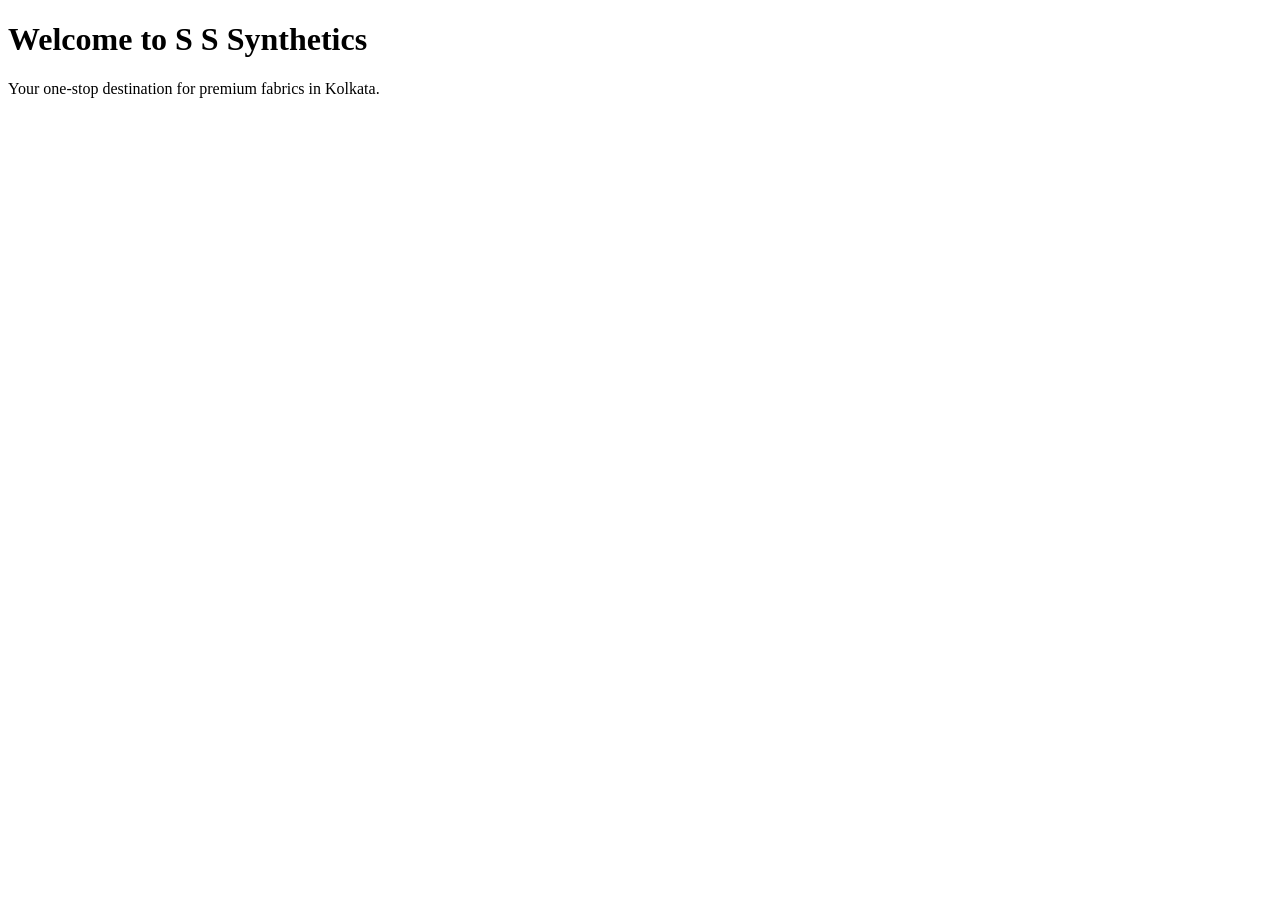
==== index.html @ e99826cd "Created Homepage" ====
<!DOCTYPE html>
<html lang="en">
<head>
  <meta charset="UTF-8">
  <meta name="viewport" content="width=device-width, initial-scale=1.0">
  <title>S S Synthetics</title>
</head>
<body>

  <h1>Welcome to S S Synthetics</h1>
  <p>Your one-stop destination for premium fabrics in Kolkata.</p>

</body>
</html>
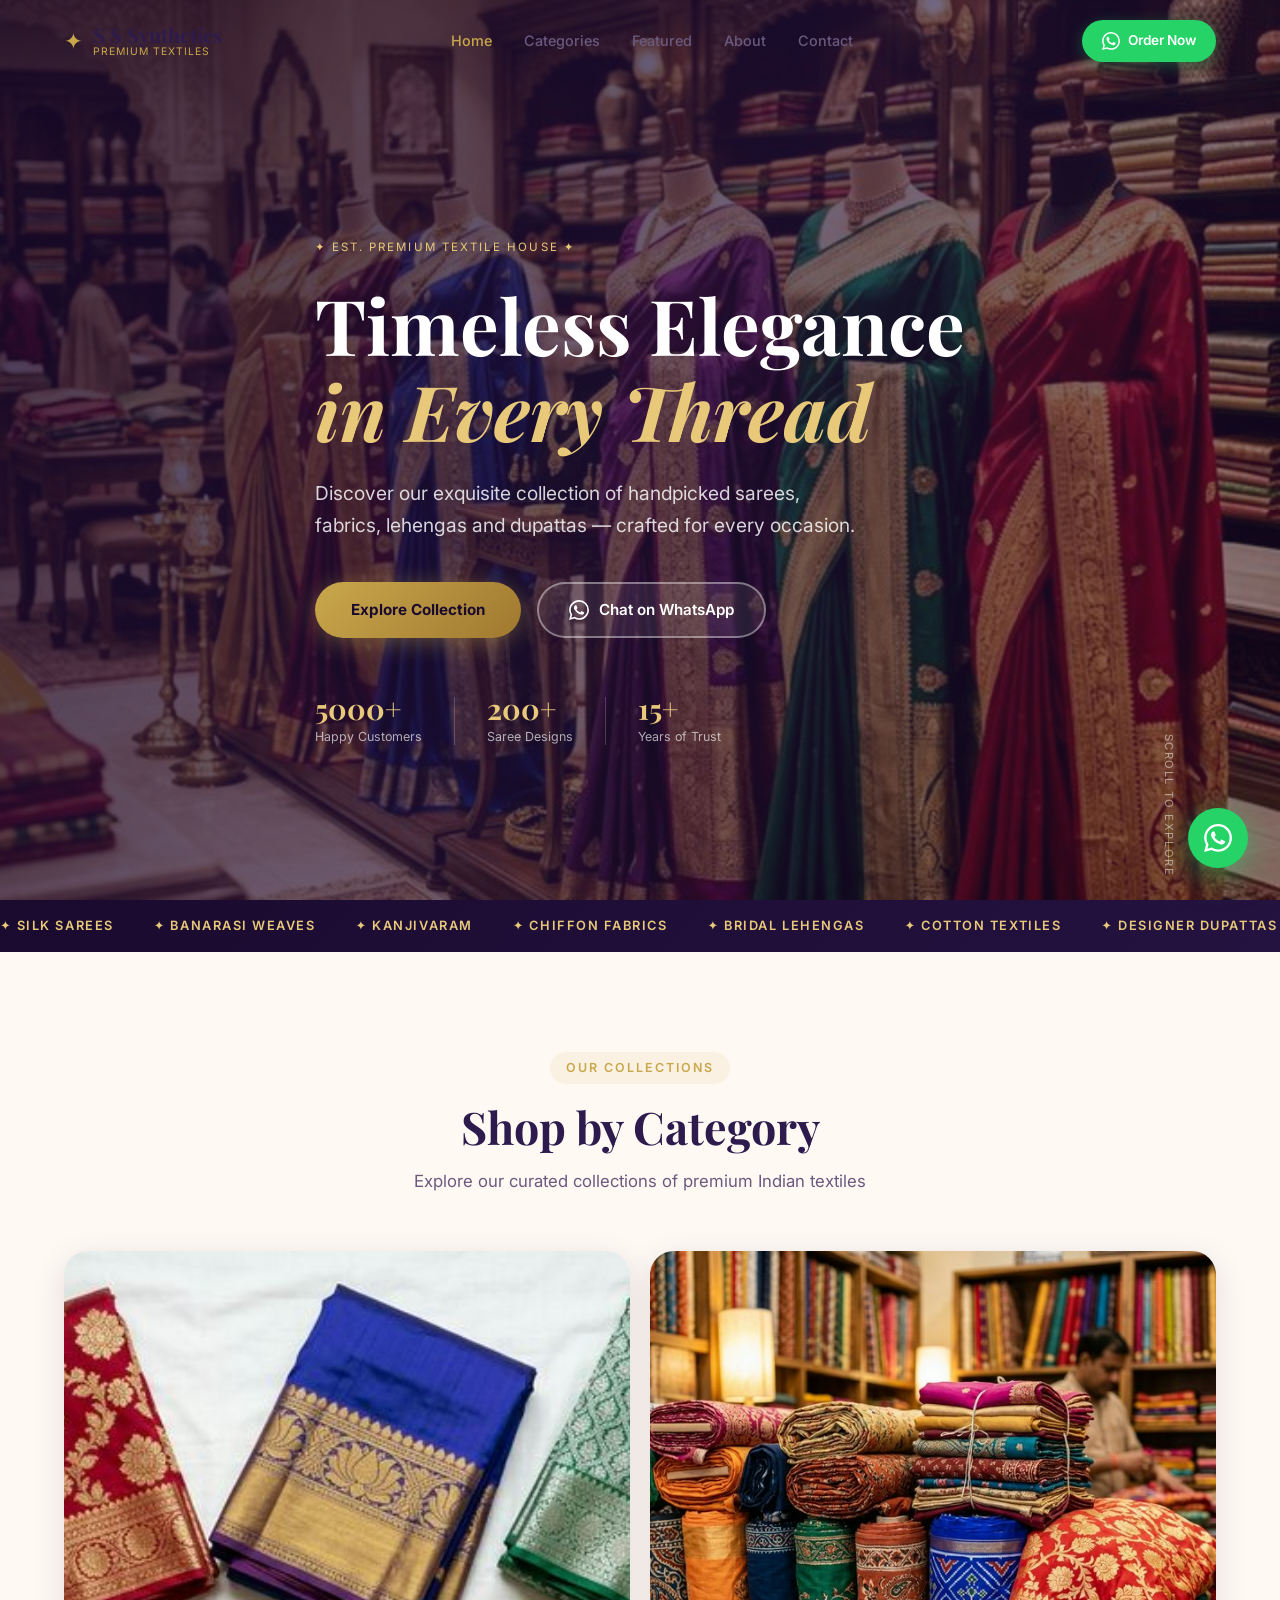
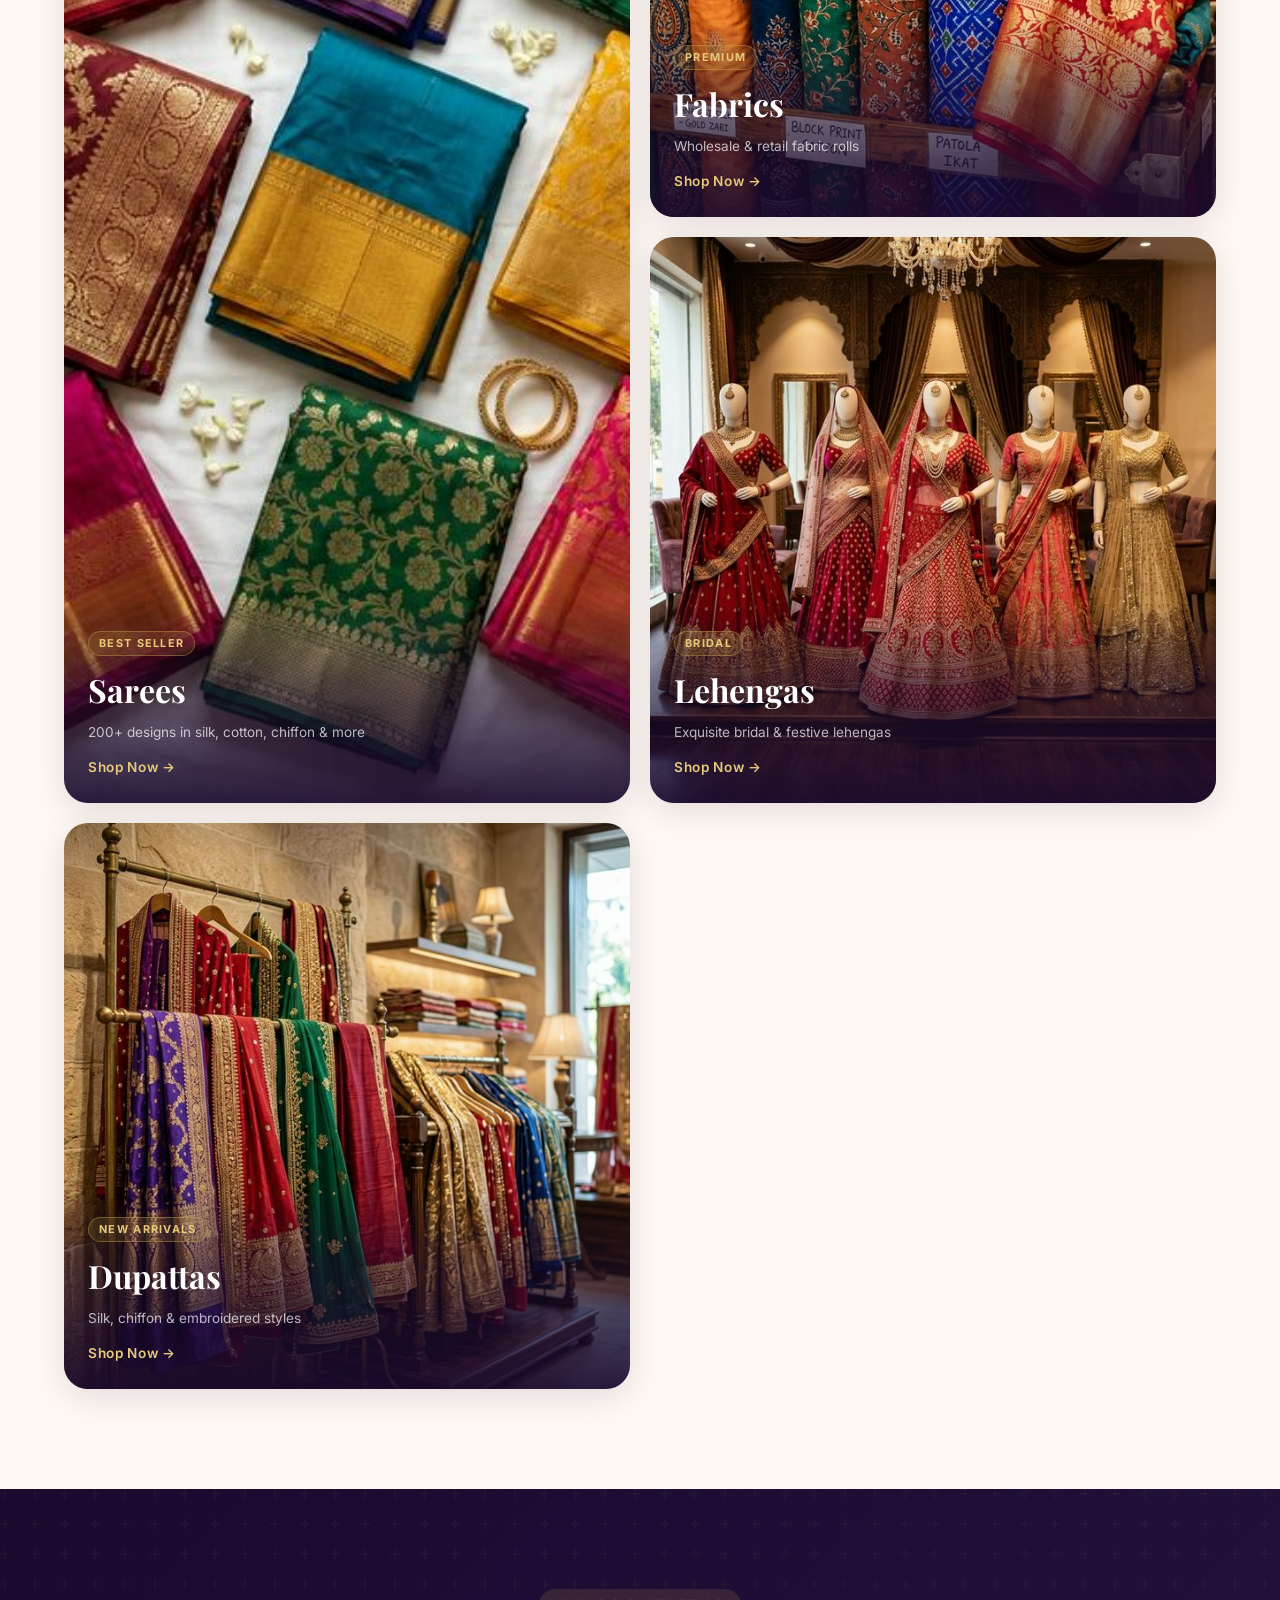
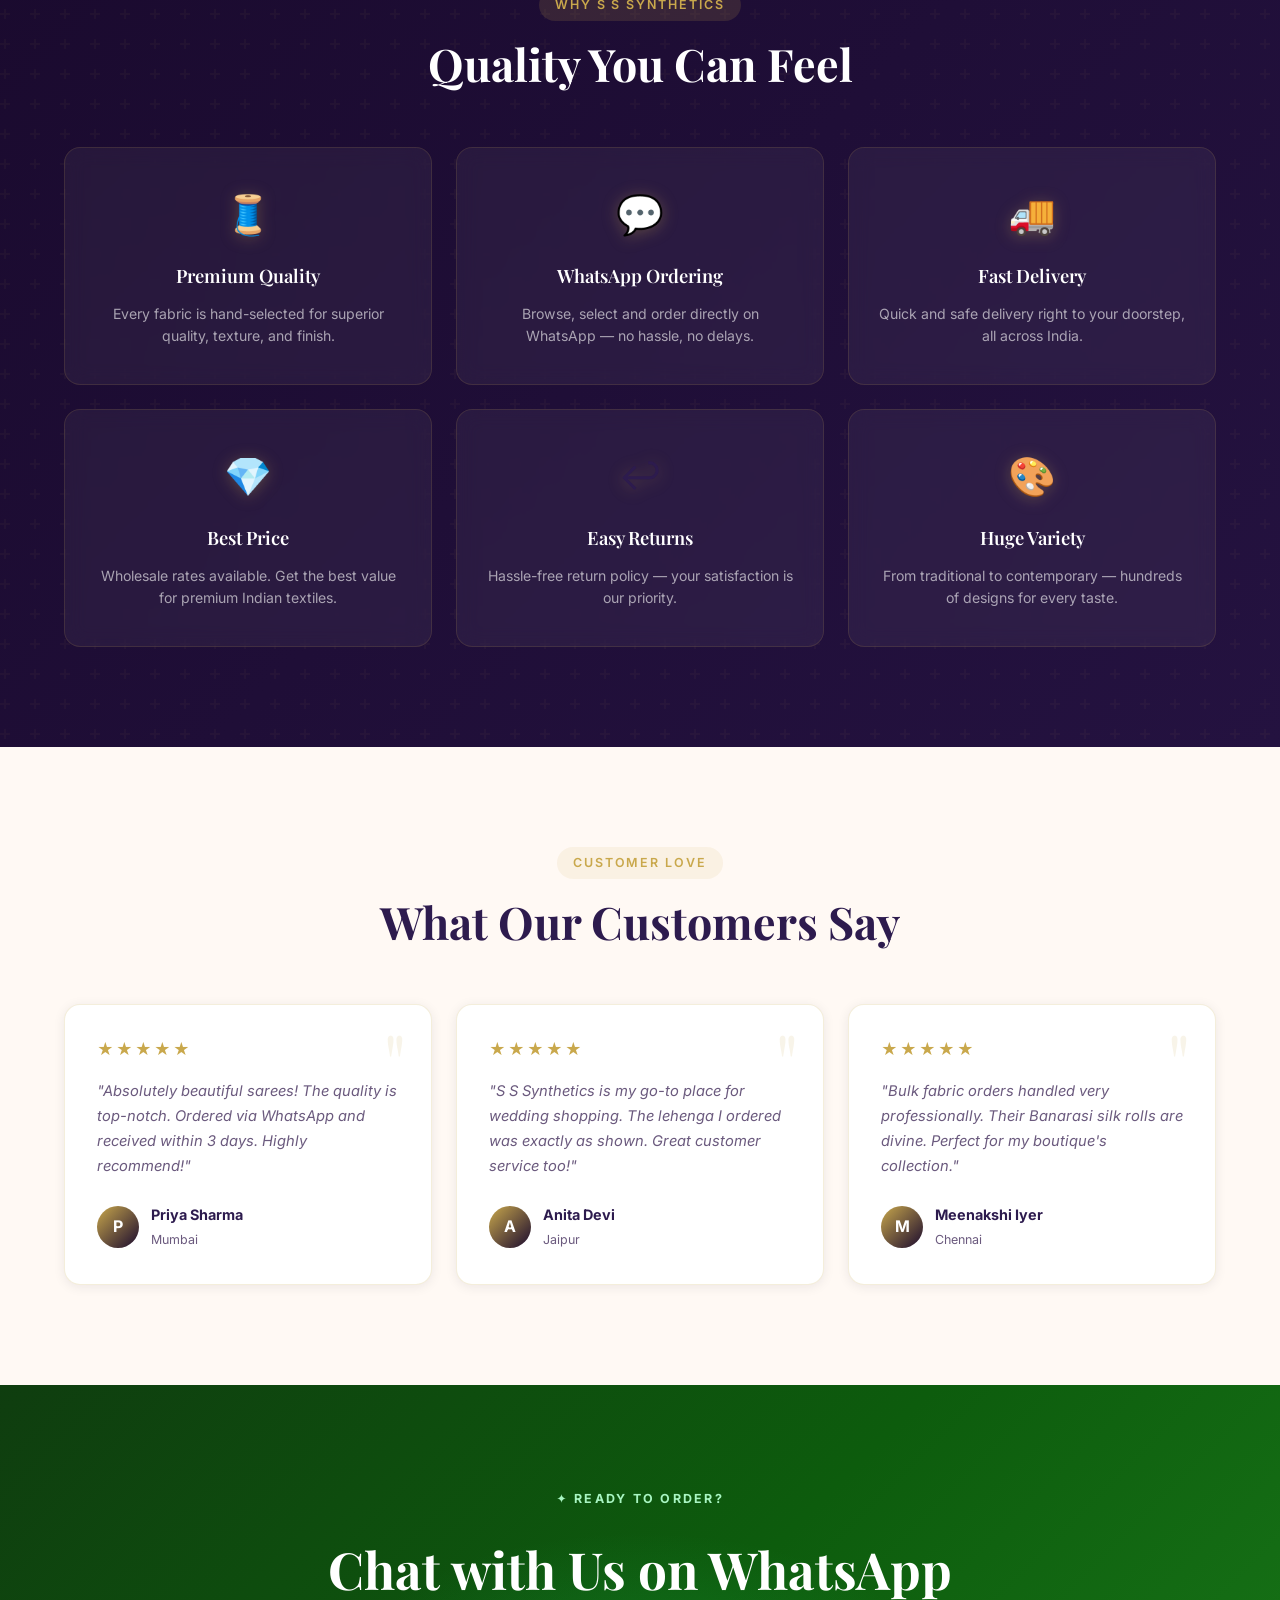
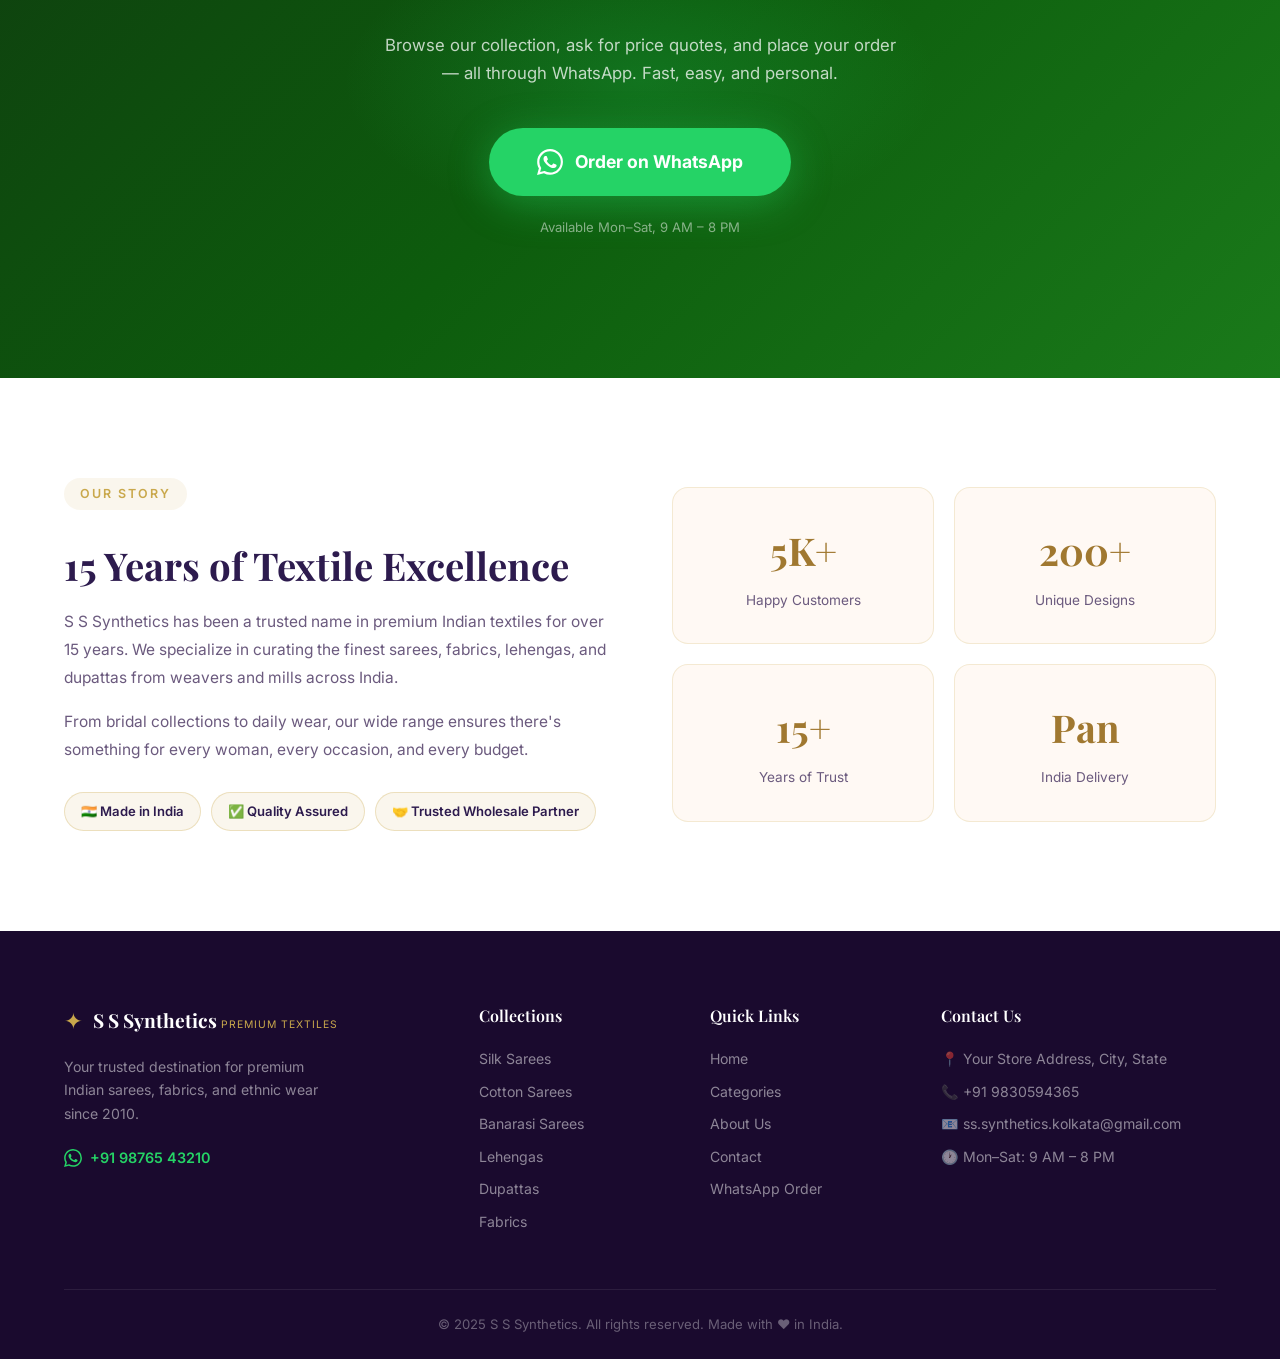
==== commit ae5141e7: "final website ready" ====
--- a/index.html
+++ b/index.html
@@ -1,14 +1,399 @@
 <!DOCTYPE html>
 <html lang="en">
+
 <head>
-  <meta charset="UTF-8">
-  <meta name="viewport" content="width=device-width, initial-scale=1.0">
-  <title>S S Synthetics</title>
+  <meta charset="UTF-8" />
+  <meta name="viewport" content="width=device-width, initial-scale=1.0" />
+  <title>S S Synthetics – Premium Sarees & Fabrics</title>
+  <meta name="description"
+    content="S S Synthetics – Shop the finest sarees, fabrics, lehengas and dupattas. Premium quality Indian textiles at your doorstep. Order on WhatsApp." />
+  <link rel="preconnect" href="https://fonts.googleapis.com" />
+  <link rel="preconnect" href="https://fonts.gstatic.com" crossorigin />
+  <link
+    href="https://fonts.googleapis.com/css2?family=Playfair+Display:ital,wght@0,400;0,600;0,700;1,400&family=Inter:wght@300;400;500;600&display=swap"
+    rel="stylesheet" />
+  <link rel="stylesheet" href="style.css" />
 </head>
+
 <body>
 
-  <h1>Welcome to S S Synthetics</h1>
-  <p>Your one-stop destination for premium fabrics in Kolkata.</p>
-
+  <!-- ───────────────── NAVBAR ───────────────── -->
+  <header class="navbar" id="navbar">
+    <div class="nav-container">
+      <a href="#" class="logo">
+        <span class="logo-icon">✦</span>
+        <div class="logo-text">
+          <span class="logo-main">S S Synthetics</span>
+          <span class="logo-sub">Premium Textiles</span>
+        </div>
+      </a>
+      <nav class="nav-links" id="navLinks">
+        <a href="#home">Home</a>
+        <a href="#categories">Categories</a>
+        <a href="#featured">Featured</a>
+        <a href="#about">About</a>
+        <a href="#contact">Contact</a>
+      </nav>
+      <div class="nav-actions">
+        <a href="https://wa.me/919830594365?text=Hi!%20I'm%20interested%20in%20your%20collection."
+          class="btn-whatsapp-nav" target="_blank" rel="noopener" id="navWhatsapp">
+          <svg viewBox="0 0 24 24" fill="currentColor" width="18" height="18">
+            <path
+              d="M17.472 14.382c-.297-.149-1.758-.867-2.03-.967-.273-.099-.471-.148-.67.15-.197.297-.767.966-.94 1.164-.173.199-.347.223-.644.075-.297-.15-1.255-.463-2.39-1.475-.883-.788-1.48-1.761-1.653-2.059-.173-.297-.018-.458.13-.606.134-.133.298-.347.446-.52.149-.174.198-.298.298-.497.099-.198.05-.371-.025-.52-.075-.149-.669-1.612-.916-2.207-.242-.579-.487-.5-.669-.51-.173-.008-.371-.01-.57-.01-.198 0-.52.074-.792.372-.272.297-1.04 1.016-1.04 2.479 0 1.462 1.065 2.875 1.213 3.074.149.198 2.096 3.2 5.077 4.487.709.306 1.262.489 1.694.625.712.227 1.36.195 1.871.118.571-.085 1.758-.719 2.006-1.413.248-.694.248-1.289.173-1.413-.074-.124-.272-.198-.57-.347m-5.421 7.403h-.004a9.87 9.87 0 01-5.031-1.378l-.361-.214-3.741.982.998-3.648-.235-.374a9.86 9.86 0 01-1.51-5.26c.001-5.45 4.436-9.884 9.888-9.884 2.64 0 5.122 1.03 6.988 2.898a9.825 9.825 0 012.893 6.994c-.003 5.45-4.437 9.884-9.885 9.884m8.413-18.297A11.815 11.815 0 0012.05 0C5.495 0 .16 5.335.157 11.892c0 2.096.547 4.142 1.588 5.945L.057 24l6.305-1.654a11.882 11.882 0 005.683 1.448h.005c6.554 0 11.89-5.335 11.893-11.893a11.821 11.821 0 00-3.48-8.413z" />
+          </svg>
+          Order Now
+        </a>
+        <button class="hamburger" id="hamburger" aria-label="Menu">
+          <span></span><span></span><span></span>
+        </button>
+      </div>
+    </div>
+  </header>
+
+  <!-- ───────────────── HERO ───────────────── -->
+  <section class="hero" id="home">
+    <div class="hero-bg">
+      <img src="images/hero_banner.png" alt="S S Synthetics premium saree collection" class="hero-img" />
+      <div class="hero-overlay"></div>
+    </div>
+    <div class="hero-content">
+      <div class="hero-badge">✦ Est. Premium Textile House ✦</div>
+      <h1 class="hero-title">
+        Timeless Elegance<br />
+        <em>in Every Thread</em>
+      </h1>
+      <p class="hero-subtitle">
+        Discover our exquisite collection of handpicked sarees, fabrics, lehengas and dupattas — crafted for every
+        occasion.
+      </p>
+      <div class="hero-cta">
+        <a href="#categories" class="btn-primary">Explore Collection</a>
+        <a href="https://wa.me/919830594365?text=Hi!%20I'd%20like%20to%20see%20your%20latest%20collection."
+          class="btn-outline" target="_blank" rel="noopener" id="heroWhatsapp">
+          <svg viewBox="0 0 24 24" fill="currentColor" width="20" height="20">
+            <path
+              d="M17.472 14.382c-.297-.149-1.758-.867-2.03-.967-.273-.099-.471-.148-.67.15-.197.297-.767.966-.94 1.164-.173.199-.347.223-.644.075-.297-.15-1.255-.463-2.39-1.475-.883-.788-1.48-1.761-1.653-2.059-.173-.297-.018-.458.13-.606.134-.133.298-.347.446-.52.149-.174.198-.298.298-.497.099-.198.05-.371-.025-.52-.075-.149-.669-1.612-.916-2.207-.242-.579-.487-.5-.669-.51-.173-.008-.371-.01-.57-.01-.198 0-.52.074-.792.372-.272.297-1.04 1.016-1.04 2.479 0 1.462 1.065 2.875 1.213 3.074.149.198 2.096 3.2 5.077 4.487.709.306 1.262.489 1.694.625.712.227 1.36.195 1.871.118.571-.085 1.758-.719 2.006-1.413.248-.694.248-1.289.173-1.413-.074-.124-.272-.198-.57-.347m-5.421 7.403h-.004a9.87 9.87 0 01-5.031-1.378l-.361-.214-3.741.982.998-3.648-.235-.374a9.86 9.86 0 01-1.51-5.26c.001-5.45 4.436-9.884 9.888-9.884 2.64 0 5.122 1.03 6.988 2.898a9.825 9.825 0 012.893 6.994c-.003 5.45-4.437 9.884-9.885 9.884m8.413-18.297A11.815 11.815 0 0012.05 0C5.495 0 .16 5.335.157 11.892c0 2.096.547 4.142 1.588 5.945L.057 24l6.305-1.654a11.882 11.882 0 005.683 1.448h.005c6.554 0 11.89-5.335 11.893-11.893a11.821 11.821 0 00-3.48-8.413z" />
+          </svg>
+          Chat on WhatsApp
+        </a>
+      </div>
+      <div class="hero-stats">
+        <div class="stat"><strong>5000+</strong><span>Happy Customers</span></div>
+        <div class="stat-divider"></div>
+        <div class="stat"><strong>200+</strong><span>Saree Designs</span></div>
+        <div class="stat-divider"></div>
+        <div class="stat"><strong>15+</strong><span>Years of Trust</span></div>
+      </div>
+    </div>
+    <div class="hero-scroll">
+      <span>Scroll to explore</span>
+      <div class="scroll-line"></div>
+    </div>
+  </section>
+
+  <!-- ───────────────── MARQUEE ───────────────── -->
+  <div class="marquee-wrapper">
+    <div class="marquee-track">
+      <span>✦ Silk Sarees</span>
+      <span>✦ Banarasi Weaves</span>
+      <span>✦ Kanjivaram</span>
+      <span>✦ Chiffon Fabrics</span>
+      <span>✦ Bridal Lehengas</span>
+      <span>✦ Cotton Textiles</span>
+      <span>✦ Designer Dupattas</span>
+      <span>✦ Georgette Sarees</span>
+      <span>✦ Silk Sarees</span>
+      <span>✦ Banarasi Weaves</span>
+      <span>✦ Kanjivaram</span>
+      <span>✦ Chiffon Fabrics</span>
+      <span>✦ Bridal Lehengas</span>
+      <span>✦ Cotton Textiles</span>
+      <span>✦ Designer Dupattas</span>
+      <span>✦ Georgette Sarees</span>
+    </div>
+  </div>
+
+  <!-- ───────────────── CATEGORIES ───────────────── -->
+  <section class="categories" id="categories">
+    <div class="container">
+      <div class="section-header">
+        <span class="section-tag">Our Collections</span>
+        <h2 class="section-title">Shop by Category</h2>
+        <p class="section-subtitle">Explore our curated collections of premium Indian textiles</p>
+      </div>
+      <div class="categories-grid">
+        <div class="cat-card cat-large" id="cat-sarees">
+          <div class="cat-img-wrap">
+            <img src="images/sarees_category.png" alt="Sarees Collection" loading="lazy" />
+          </div>
+          <div class="cat-info">
+            <span class="cat-tag">Best Seller</span>
+            <h3>Sarees</h3>
+            <p>200+ designs in silk, cotton, chiffon & more</p>
+            <a href="https://wa.me/919830594365?text=Hi!%20I'm%20interested%20in%20your%20Sarees%20collection."
+              class="cat-btn" target="_blank" rel="noopener">Shop Now →</a>
+          </div>
+        </div>
+        <div class="cat-card" id="cat-fabrics">
+          <div class="cat-img-wrap">
+            <img src="images/fabrics_category.png" alt="Fabrics Collection" loading="lazy" />
+          </div>
+          <div class="cat-info">
+            <span class="cat-tag">Premium</span>
+            <h3>Fabrics</h3>
+            <p>Wholesale & retail fabric rolls</p>
+            <a href="https://wa.me/919830594365?text=Hi!%20I'm%20interested%20in%20your%20Fabrics%20collection."
+              class="cat-btn" target="_blank" rel="noopener">Shop Now →</a>
+          </div>
+        </div>
+        <div class="cat-card" id="cat-lehengas">
+          <div class="cat-img-wrap">
+            <img src="images/lehenga_category.png" alt="Lehengas Collection" loading="lazy" />
+          </div>
+          <div class="cat-info">
+            <span class="cat-tag">Bridal</span>
+            <h3>Lehengas</h3>
+            <p>Exquisite bridal & festive lehengas</p>
+            <a href="https://wa.me/919830594365?text=Hi!%20I'm%20interested%20in%20your%20Lehenga%20collection."
+              class="cat-btn" target="_blank" rel="noopener">Shop Now →</a>
+          </div>
+        </div>
+        <div class="cat-card" id="cat-dupattas">
+          <div class="cat-img-wrap">
+            <img src="images/dupatta_category.png" alt="Dupattas Collection" loading="lazy" />
+          </div>
+          <div class="cat-info">
+            <span class="cat-tag">New Arrivals</span>
+            <h3>Dupattas</h3>
+            <p>Silk, chiffon & embroidered styles</p>
+            <a href="https://wa.me/919830594365?text=Hi!%20I'm%20interested%20in%20your%20Dupatta%20collection."
+              class="cat-btn" target="_blank" rel="noopener">Shop Now →</a>
+          </div>
+        </div>
+      </div>
+    </div>
+  </section>
+
+  <!-- ───────────────── WHY US ───────────────── -->
+  <section class="why-us" id="featured">
+    <div class="container">
+      <div class="section-header">
+        <span class="section-tag">Why S S Synthetics</span>
+        <h2 class="section-title">Quality You Can Feel</h2>
+      </div>
+      <div class="features-grid">
+        <div class="feature-card">
+          <div class="feature-icon">🧵</div>
+          <h3>Premium Quality</h3>
+          <p>Every fabric is hand-selected for superior quality, texture, and finish.</p>
+        </div>
+        <div class="feature-card">
+          <div class="feature-icon">💬</div>
+          <h3>WhatsApp Ordering</h3>
+          <p>Browse, select and order directly on WhatsApp — no hassle, no delays.</p>
+        </div>
+        <div class="feature-card">
+          <div class="feature-icon">🚚</div>
+          <h3>Fast Delivery</h3>
+          <p>Quick and safe delivery right to your doorstep, all across India.</p>
+        </div>
+        <div class="feature-card">
+          <div class="feature-icon">💎</div>
+          <h3>Best Price</h3>
+          <p>Wholesale rates available. Get the best value for premium Indian textiles.</p>
+        </div>
+        <div class="feature-card">
+          <div class="feature-icon">↩️</div>
+          <h3>Easy Returns</h3>
+          <p>Hassle-free return policy — your satisfaction is our priority.</p>
+        </div>
+        <div class="feature-card">
+          <div class="feature-icon">🎨</div>
+          <h3>Huge Variety</h3>
+          <p>From traditional to contemporary — hundreds of designs for every taste.</p>
+        </div>
+      </div>
+    </div>
+  </section>
+
+  <!-- ───────────────── TESTIMONIALS ───────────────── -->
+  <section class="testimonials">
+    <div class="container">
+      <div class="section-header">
+        <span class="section-tag">Customer Love</span>
+        <h2 class="section-title">What Our Customers Say</h2>
+      </div>
+      <div class="testimonial-grid">
+        <div class="testimonial-card">
+          <div class="stars">★★★★★</div>
+          <p>"Absolutely beautiful sarees! The quality is top-notch. Ordered via WhatsApp and received within 3 days.
+            Highly recommend!"</p>
+          <div class="reviewer">
+            <div class="reviewer-avatar">P</div>
+            <div>
+              <strong>Priya Sharma</strong>
+              <span>Mumbai</span>
+            </div>
+          </div>
+        </div>
+        <div class="testimonial-card">
+          <div class="stars">★★★★★</div>
+          <p>"S S Synthetics is my go-to place for wedding shopping. The lehenga I ordered was exactly as shown. Great
+            customer service too!"</p>
+          <div class="reviewer">
+            <div class="reviewer-avatar">A</div>
+            <div>
+              <strong>Anita Devi</strong>
+              <span>Jaipur</span>
+            </div>
+          </div>
+        </div>
+        <div class="testimonial-card">
+          <div class="stars">★★★★★</div>
+          <p>"Bulk fabric orders handled very professionally. Their Banarasi silk rolls are divine. Perfect for my
+            boutique's collection."</p>
+          <div class="reviewer">
+            <div class="reviewer-avatar">M</div>
+            <div>
+              <strong>Meenakshi Iyer</strong>
+              <span>Chennai</span>
+            </div>
+          </div>
+        </div>
+      </div>
+    </div>
+  </section>
+
+  <!-- ───────────────── CTA BANNER ───────────────── -->
+  <section class="cta-banner" id="contact">
+    <div class="cta-glow"></div>
+    <div class="container">
+      <div class="cta-content">
+        <span class="cta-tag">✦ Ready to Order?</span>
+        <h2>Chat with Us on WhatsApp</h2>
+        <p>Browse our collection, ask for price quotes, and place your order — all through WhatsApp. Fast, easy, and
+          personal.</p>
+        <a href="https://wa.me/919830594365?text=Hi!%20I%20saw%20your%20website%20and%20I'm%20interested%20in%20your%20collection.%20Can%20you%20show%20me%20your%20latest%20designs?"
+          class="btn-whatsapp-large" target="_blank" rel="noopener" id="ctaWhatsapp">
+          <svg viewBox="0 0 24 24" fill="currentColor" width="26" height="26">
+            <path
+              d="M17.472 14.382c-.297-.149-1.758-.867-2.03-.967-.273-.099-.471-.148-.67.15-.197.297-.767.966-.94 1.164-.173.199-.347.223-.644.075-.297-.15-1.255-.463-2.39-1.475-.883-.788-1.48-1.761-1.653-2.059-.173-.297-.018-.458.13-.606.134-.133.298-.347.446-.52.149-.174.198-.298.298-.497.099-.198.05-.371-.025-.52-.075-.149-.669-1.612-.916-2.207-.242-.579-.487-.5-.669-.51-.173-.008-.371-.01-.57-.01-.198 0-.52.074-.792.372-.272.297-1.04 1.016-1.04 2.479 0 1.462 1.065 2.875 1.213 3.074.149.198 2.096 3.2 5.077 4.487.709.306 1.262.489 1.694.625.712.227 1.36.195 1.871.118.571-.085 1.758-.719 2.006-1.413.248-.694.248-1.289.173-1.413-.074-.124-.272-.198-.57-.347m-5.421 7.403h-.004a9.87 9.87 0 01-5.031-1.378l-.361-.214-3.741.982.998-3.648-.235-.374a9.86 9.86 0 01-1.51-5.26c.001-5.45 4.436-9.884 9.888-9.884 2.64 0 5.122 1.03 6.988 2.898a9.825 9.825 0 012.893 6.994c-.003 5.45-4.437 9.884-9.885 9.884m8.413-18.297A11.815 11.815 0 0012.05 0C5.495 0 .16 5.335.157 11.892c0 2.096.547 4.142 1.588 5.945L.057 24l6.305-1.654a11.882 11.882 0 005.683 1.448h.005c6.554 0 11.89-5.335 11.893-11.893a11.821 11.821 0 00-3.48-8.413z" />
+          </svg>
+          Order on WhatsApp
+        </a>
+        <p class="cta-note">Available Mon–Sat, 9 AM – 8 PM</p>
+      </div>
+    </div>
+  </section>
+
+  <!-- ───────────────── ABOUT ───────────────── -->
+  <section class="about" id="about">
+    <div class="container">
+      <div class="about-grid">
+        <div class="about-text">
+          <span class="section-tag">Our Story</span>
+          <h2>15 Years of Textile Excellence</h2>
+          <p>S S Synthetics has been a trusted name in premium Indian textiles for over 15 years. We specialize in
+            curating the finest sarees, fabrics, lehengas, and dupattas from weavers and mills across India.</p>
+          <p>From bridal collections to daily wear, our wide range ensures there's something for every woman, every
+            occasion, and every budget.</p>
+          <div class="about-badges">
+            <div class="badge">🇮🇳 Made in India</div>
+            <div class="badge">✅ Quality Assured</div>
+            <div class="badge">🤝 Trusted Wholesale Partner</div>
+          </div>
+        </div>
+        <div class="about-visual">
+          <div class="about-card">
+            <div class="about-num">5K+</div>
+            <p>Happy Customers</p>
+          </div>
+          <div class="about-card">
+            <div class="about-num">200+</div>
+            <p>Unique Designs</p>
+          </div>
+          <div class="about-card">
+            <div class="about-num">15+</div>
+            <p>Years of Trust</p>
+          </div>
+          <div class="about-card">
+            <div class="about-num">Pan</div>
+            <p>India Delivery</p>
+          </div>
+        </div>
+      </div>
+    </div>
+  </section>
+
+  <!-- ───────────────── FOOTER ───────────────── -->
+  <footer class="footer">
+    <div class="container">
+      <div class="footer-grid">
+        <div class="footer-brand">
+          <div class="footer-logo">
+            <span class="logo-icon">✦</span>
+            <div>
+              <span class="logo-main">S S Synthetics</span>
+              <span class="logo-sub">Premium Textiles</span>
+            </div>
+          </div>
+          <p>Your trusted destination for premium Indian sarees, fabrics, and ethnic wear since 2010.</p>
+          <a href="https://wa.me/919830594365" class="footer-wa" target="_blank" rel="noopener">
+            <svg viewBox="0 0 24 24" fill="currentColor" width="18" height="18">
+              <path
+                d="M17.472 14.382c-.297-.149-1.758-.867-2.03-.967-.273-.099-.471-.148-.67.15-.197.297-.767.966-.94 1.164-.173.199-.347.223-.644.075-.297-.15-1.255-.463-2.39-1.475-.883-.788-1.48-1.761-1.653-2.059-.173-.297-.018-.458.13-.606.134-.133.298-.347.446-.52.149-.174.198-.298.298-.497.099-.198.05-.371-.025-.52-.075-.149-.669-1.612-.916-2.207-.242-.579-.487-.5-.669-.51-.173-.008-.371-.01-.57-.01-.198 0-.52.074-.792.372-.272.297-1.04 1.016-1.04 2.479 0 1.462 1.065 2.875 1.213 3.074.149.198 2.096 3.2 5.077 4.487.709.306 1.262.489 1.694.625.712.227 1.36.195 1.871.118.571-.085 1.758-.719 2.006-1.413.248-.694.248-1.289.173-1.413-.074-.124-.272-.198-.57-.347m-5.421 7.403h-.004a9.87 9.87 0 01-5.031-1.378l-.361-.214-3.741.982.998-3.648-.235-.374a9.86 9.86 0 01-1.51-5.26c.001-5.45 4.436-9.884 9.888-9.884 2.64 0 5.122 1.03 6.988 2.898a9.825 9.825 0 012.893 6.994c-.003 5.45-4.437 9.884-9.885 9.884m8.413-18.297A11.815 11.815 0 0012.05 0C5.495 0 .16 5.335.157 11.892c0 2.096.547 4.142 1.588 5.945L.057 24l6.305-1.654a11.882 11.882 0 005.683 1.448h.005c6.554 0 11.89-5.335 11.893-11.893a11.821 11.821 0 00-3.48-8.413z" />
+            </svg>
+            +91 98765 43210
+          </a>
+        </div>
+        <div class="footer-col">
+          <h4>Collections</h4>
+          <ul>
+            <li><a href="#">Silk Sarees</a></li>
+            <li><a href="#">Cotton Sarees</a></li>
+            <li><a href="#">Banarasi Sarees</a></li>
+            <li><a href="#">Lehengas</a></li>
+            <li><a href="#">Dupattas</a></li>
+            <li><a href="#">Fabrics</a></li>
+          </ul>
+        </div>
+        <div class="footer-col">
+          <h4>Quick Links</h4>
+          <ul>
+            <li><a href="#home">Home</a></li>
+            <li><a href="#categories">Categories</a></li>
+            <li><a href="#about">About Us</a></li>
+            <li><a href="#contact">Contact</a></li>
+            <li><a href="https://wa.me/919830594365" target="_blank">WhatsApp Order</a></li>
+          </ul>
+        </div>
+        <div class="footer-col">
+          <h4>Contact Us</h4>
+          <ul class="contact-list">
+            <li>📍 Your Store Address, City, State</li>
+            <li>📞 +91 9830594365</li>
+            <li>📧 ss.synthetics.kolkata@gmail.com</li>
+            <li>🕐 Mon–Sat: 9 AM – 8 PM</li>
+          </ul>
+        </div>
+      </div>
+      <div class="footer-bottom">
+        <p>© 2025 S S Synthetics. All rights reserved. Made with ❤️ in India.</p>
+      </div>
+    </div>
+  </footer>
+
+  <!-- ───────────────── FLOATING WHATSAPP ───────────────── -->
+  <a href="https://wa.me/919830594365?text=Hi!%20I%20saw%20your%20website%20and%20I'm%20interested%20in%20your%20collection."
+    class="whatsapp-float" target="_blank" rel="noopener" id="floatWhatsapp" aria-label="Chat on WhatsApp">
+    <svg viewBox="0 0 24 24" fill="currentColor" width="28" height="28">
+      <path
+        d="M17.472 14.382c-.297-.149-1.758-.867-2.03-.967-.273-.099-.471-.148-.67.15-.197.297-.767.966-.94 1.164-.173.199-.347.223-.644.075-.297-.15-1.255-.463-2.39-1.475-.883-.788-1.48-1.761-1.653-2.059-.173-.297-.018-.458.13-.606.134-.133.298-.347.446-.52.149-.174.198-.298.298-.497.099-.198.05-.371-.025-.52-.075-.149-.669-1.612-.916-2.207-.242-.579-.487-.5-.669-.51-.173-.008-.371-.01-.57-.01-.198 0-.52.074-.792.372-.272.297-1.04 1.016-1.04 2.479 0 1.462 1.065 2.875 1.213 3.074.149.198 2.096 3.2 5.077 4.487.709.306 1.262.489 1.694.625.712.227 1.36.195 1.871.118.571-.085 1.758-.719 2.006-1.413.248-.694.248-1.289.173-1.413-.074-.124-.272-.198-.57-.347m-5.421 7.403h-.004a9.87 9.87 0 01-5.031-1.378l-.361-.214-3.741.982.998-3.648-.235-.374a9.86 9.86 0 01-1.51-5.26c.001-5.45 4.436-9.884 9.888-9.884 2.64 0 5.122 1.03 6.988 2.898a9.825 9.825 0 012.893 6.994c-.003 5.45-4.437 9.884-9.885 9.884m8.413-18.297A11.815 11.815 0 0012.05 0C5.495 0 .16 5.335.157 11.892c0 2.096.547 4.142 1.588 5.945L.057 24l6.305-1.654a11.882 11.882 0 005.683 1.448h.005c6.554 0 11.89-5.335 11.893-11.893a11.821 11.821 0 00-3.48-8.413z" />
+    </svg>
+    <span class="float-tooltip">Order on WhatsApp</span>
+  </a>
+
+  <script src="script.js"></script>
 </body>
-</html>
+
+</html>
--- a/style.css
+++ b/style.css
@@ -0,0 +1,959 @@
+/* ============================================
+   S S SYNTHETICS — style.css
+   ============================================ */
+
+/* ---------- CSS VARIABLES ---------- */
+:root {
+  --clr-gold: #c9a84c;
+  --clr-gold-light: #e8c97a;
+  --clr-gold-dark: #a07830;
+  --clr-deep: #1a0a2e;
+  --clr-deep2: #241240;
+  --clr-surface: #fff9f4;
+  --clr-white: #ffffff;
+  --clr-text: #2d1b4e;
+  --clr-text-muted: #6b5a7e;
+  --clr-green: #25d366;
+  --clr-green-dark: #1ebe5d;
+  --clr-border: rgba(201, 168, 76, 0.2);
+  --font-serif: 'Playfair Display', Georgia, serif;
+  --font-sans: 'Inter', system-ui, sans-serif;
+  --radius-sm: 8px;
+  --radius-md: 16px;
+  --radius-lg: 24px;
+  --radius-xl: 32px;
+  --shadow-sm: 0 2px 12px rgba(26,10,46,0.08);
+  --shadow-md: 0 8px 32px rgba(26,10,46,0.12);
+  --shadow-lg: 0 16px 64px rgba(26,10,46,0.16);
+  --transition: 0.35s cubic-bezier(0.4, 0, 0.2, 1);
+}
+
+/* ---------- RESET & BASE ---------- */
+*, *::before, *::after { box-sizing: border-box; margin: 0; padding: 0; }
+html { scroll-behavior: smooth; font-size: 16px; }
+body {
+  font-family: var(--font-sans);
+  background: var(--clr-surface);
+  color: var(--clr-text);
+  overflow-x: hidden;
+  line-height: 1.6;
+}
+img { display: block; max-width: 100%; object-fit: cover; }
+a { text-decoration: none; color: inherit; }
+ul { list-style: none; }
+
+.container {
+  max-width: 1200px;
+  margin: 0 auto;
+  padding: 0 24px;
+}
+
+/* ---------- SECTION HEADERS ---------- */
+.section-header {
+  text-align: center;
+  margin-bottom: 56px;
+}
+.section-tag {
+  display: inline-block;
+  font-size: 0.78rem;
+  font-weight: 600;
+  letter-spacing: 0.16em;
+  text-transform: uppercase;
+  color: var(--clr-gold);
+  background: rgba(201, 168, 76, 0.1);
+  padding: 6px 16px;
+  border-radius: 50px;
+  margin-bottom: 16px;
+}
+.section-title {
+  font-family: var(--font-serif);
+  font-size: clamp(1.8rem, 3.5vw, 2.8rem);
+  font-weight: 700;
+  color: var(--clr-text);
+  margin-bottom: 14px;
+  line-height: 1.2;
+}
+.section-subtitle {
+  font-size: 1.05rem;
+  color: var(--clr-text-muted);
+  max-width: 520px;
+  margin: 0 auto;
+}
+
+/* ============================================
+   NAVBAR
+   ============================================ */
+.navbar {
+  position: fixed;
+  top: 0; left: 0; right: 0;
+  z-index: 1000;
+  padding: 20px 0;
+  transition: background var(--transition), padding var(--transition), box-shadow var(--transition);
+}
+.navbar.scrolled {
+  background: rgba(255, 249, 244, 0.95);
+  backdrop-filter: blur(20px);
+  padding: 12px 0;
+  box-shadow: var(--shadow-sm);
+}
+.nav-container {
+  max-width: 1200px;
+  margin: 0 auto;
+  padding: 0 24px;
+  display: flex;
+  align-items: center;
+  justify-content: space-between;
+  gap: 32px;
+}
+.logo {
+  display: flex;
+  align-items: center;
+  gap: 10px;
+  flex-shrink: 0;
+}
+.logo-icon {
+  font-size: 1.4rem;
+  color: var(--clr-gold);
+  animation: spin-slow 8s linear infinite;
+}
+@keyframes spin-slow {
+  from { transform: rotate(0deg); }
+  to { transform: rotate(360deg); }
+}
+.logo-text { display: flex; flex-direction: column; line-height: 1.1; }
+.logo-main {
+  font-family: var(--font-serif);
+  font-size: 1.25rem;
+  font-weight: 700;
+  color: var(--clr-text);
+}
+.navbar.hero-nav .logo-main { color: white; }
+.logo-sub {
+  font-size: 0.65rem;
+  letter-spacing: 0.1em;
+  text-transform: uppercase;
+  color: var(--clr-gold);
+}
+.nav-links {
+  display: flex;
+  align-items: center;
+  gap: 32px;
+}
+.nav-links a {
+  font-size: 0.9rem;
+  font-weight: 500;
+  color: var(--clr-text-muted);
+  transition: color var(--transition);
+  position: relative;
+}
+.nav-links a::after {
+  content: '';
+  position: absolute;
+  bottom: -4px; left: 0; right: 0;
+  height: 2px;
+  background: var(--clr-gold);
+  transform: scaleX(0);
+  transform-origin: left;
+  transition: transform var(--transition);
+}
+.nav-links a:hover { color: var(--clr-text); }
+.nav-links a:hover::after { transform: scaleX(1); }
+.nav-actions {
+  display: flex;
+  align-items: center;
+  gap: 12px;
+}
+.btn-whatsapp-nav {
+  display: flex;
+  align-items: center;
+  gap: 8px;
+  background: var(--clr-green);
+  color: white;
+  font-size: 0.85rem;
+  font-weight: 600;
+  padding: 10px 20px;
+  border-radius: 50px;
+  transition: background var(--transition), transform var(--transition), box-shadow var(--transition);
+  box-shadow: 0 4px 16px rgba(37,211,102,0.3);
+}
+.btn-whatsapp-nav:hover {
+  background: var(--clr-green-dark);
+  transform: translateY(-2px);
+  box-shadow: 0 8px 24px rgba(37,211,102,0.4);
+}
+.hamburger {
+  display: none;
+  flex-direction: column;
+  gap: 5px;
+  background: none;
+  border: none;
+  cursor: pointer;
+  padding: 4px;
+}
+.hamburger span {
+  display: block;
+  width: 24px; height: 2px;
+  background: var(--clr-text);
+  border-radius: 2px;
+  transition: transform var(--transition), opacity var(--transition);
+}
+.hamburger.open span:nth-child(1) { transform: translateY(7px) rotate(45deg); }
+.hamburger.open span:nth-child(2) { opacity: 0; }
+.hamburger.open span:nth-child(3) { transform: translateY(-7px) rotate(-45deg); }
+
+/* ============================================
+   HERO
+   ============================================ */
+.hero {
+  position: relative;
+  height: 100vh;
+  min-height: 600px;
+  display: flex;
+  align-items: center;
+  overflow: hidden;
+}
+.hero-bg {
+  position: absolute;
+  inset: 0;
+  z-index: 0;
+}
+.hero-img {
+  width: 100%; height: 100%;
+  object-fit: cover;
+  transform: scale(1.05);
+  animation: hero-zoom 12s ease-out forwards;
+}
+@keyframes hero-zoom {
+  from { transform: scale(1.08); }
+  to   { transform: scale(1.0); }
+}
+.hero-overlay {
+  position: absolute;
+  inset: 0;
+  background: linear-gradient(
+    120deg,
+    rgba(26,10,46,0.82) 0%,
+    rgba(36,18,64,0.65) 50%,
+    rgba(26,10,46,0.45) 100%
+  );
+}
+.hero-content {
+  position: relative;
+  z-index: 2;
+  max-width: 1200px;
+  margin: 0 auto;
+  padding: 0 24px;
+  padding-top: 80px;
+}
+.hero-badge {
+  display: inline-block;
+  font-size: 0.72rem;
+  letter-spacing: 0.18em;
+  text-transform: uppercase;
+  color: var(--clr-gold-light);
+  margin-bottom: 24px;
+  animation: fade-up 0.8s ease 0.2s both;
+}
+.hero-title {
+  font-family: var(--font-serif);
+  font-size: clamp(2.4rem, 6vw, 5rem);
+  font-weight: 700;
+  color: white;
+  line-height: 1.12;
+  margin-bottom: 24px;
+  animation: fade-up 0.8s ease 0.35s both;
+}
+.hero-title em {
+  font-style: italic;
+  color: var(--clr-gold-light);
+}
+.hero-subtitle {
+  font-size: clamp(1rem, 2vw, 1.2rem);
+  color: rgba(255,255,255,0.82);
+  max-width: 540px;
+  margin-bottom: 40px;
+  line-height: 1.7;
+  animation: fade-up 0.8s ease 0.5s both;
+}
+.hero-cta {
+  display: flex;
+  flex-wrap: wrap;
+  gap: 16px;
+  margin-bottom: 56px;
+  animation: fade-up 0.8s ease 0.65s both;
+}
+.btn-primary {
+  background: linear-gradient(135deg, var(--clr-gold), var(--clr-gold-dark));
+  color: var(--clr-deep);
+  font-weight: 700;
+  font-size: 0.95rem;
+  padding: 16px 36px;
+  border-radius: 50px;
+  transition: all var(--transition);
+  box-shadow: 0 4px 24px rgba(201,168,76,0.4);
+}
+.btn-primary:hover {
+  transform: translateY(-3px);
+  box-shadow: 0 8px 36px rgba(201,168,76,0.5);
+}
+.btn-outline {
+  display: flex;
+  align-items: center;
+  gap: 10px;
+  border: 2px solid rgba(255,255,255,0.4);
+  color: white;
+  font-weight: 600;
+  font-size: 0.95rem;
+  padding: 14px 30px;
+  border-radius: 50px;
+  backdrop-filter: blur(10px);
+  background: rgba(255,255,255,0.08);
+  transition: all var(--transition);
+}
+.btn-outline:hover {
+  border-color: var(--clr-green);
+  background: var(--clr-green);
+  transform: translateY(-3px);
+}
+.hero-stats {
+  display: flex;
+  align-items: center;
+  gap: 32px;
+  animation: fade-up 0.8s ease 0.8s both;
+}
+.stat { display: flex; flex-direction: column; }
+.stat strong {
+  font-family: var(--font-serif);
+  font-size: 1.8rem;
+  color: var(--clr-gold-light);
+  line-height: 1;
+}
+.stat span { font-size: 0.78rem; color: rgba(255,255,255,0.65); margin-top: 4px; }
+.stat-divider {
+  width: 1px; height: 48px;
+  background: rgba(255,255,255,0.2);
+}
+.hero-scroll {
+  position: absolute;
+  bottom: 40px;
+  right: 40px;
+  z-index: 2;
+  display: flex;
+  flex-direction: column;
+  align-items: center;
+  gap: 10px;
+}
+.hero-scroll span {
+  font-size: 0.7rem;
+  letter-spacing: 0.14em;
+  text-transform: uppercase;
+  color: rgba(255,255,255,0.5);
+  transform: rotate(90deg) translateX(24px);
+  white-space: nowrap;
+}
+.scroll-line {
+  width: 1px; height: 60px;
+  background: linear-gradient(to bottom, transparent, rgba(201,168,76,0.7));
+  animation: scroll-pulse 2s ease-in-out infinite;
+}
+@keyframes scroll-pulse {
+  0%, 100% { opacity: 0.4; transform: scaleY(1); }
+  50% { opacity: 1; transform: scaleY(0.6); }
+}
+
+/* ---------- ANIMATIONS ---------- */
+@keyframes fade-up {
+  from { opacity: 0; transform: translateY(28px); }
+  to   { opacity: 1; transform: translateY(0); }
+}
+
+/* ============================================
+   MARQUEE
+   ============================================ */
+.marquee-wrapper {
+  background: linear-gradient(135deg, var(--clr-deep), var(--clr-deep2));
+  padding: 16px 0;
+  overflow: hidden;
+}
+.marquee-track {
+  display: flex;
+  gap: 40px;
+  animation: marquee 25s linear infinite;
+  width: max-content;
+}
+.marquee-track span {
+  font-size: 0.8rem;
+  font-weight: 600;
+  letter-spacing: 0.12em;
+  text-transform: uppercase;
+  color: var(--clr-gold-light);
+  white-space: nowrap;
+  flex-shrink: 0;
+}
+@keyframes marquee {
+  from  { transform: translateX(0); }
+  to    { transform: translateX(-50%); }
+}
+
+/* ============================================
+   CATEGORIES
+   ============================================ */
+.categories {
+  padding: 100px 0;
+  background: var(--clr-surface);
+}
+.categories-grid {
+  display: grid;
+  grid-template-columns: 1fr 1fr;
+  grid-template-rows: auto auto;
+  gap: 20px;
+}
+.cat-large {
+  grid-row: span 2;
+}
+.cat-card {
+  position: relative;
+  border-radius: var(--radius-lg);
+  overflow: hidden;
+  cursor: pointer;
+  group: true;
+  box-shadow: var(--shadow-md);
+  transition: transform var(--transition), box-shadow var(--transition);
+}
+.cat-card:hover {
+  transform: translateY(-6px);
+  box-shadow: var(--shadow-lg);
+}
+.cat-img-wrap {
+  width: 100%;
+  height: 100%;
+  min-height: 260px;
+  overflow: hidden;
+}
+.cat-large .cat-img-wrap {
+  min-height: 520px;
+}
+.cat-img-wrap img {
+  width: 100%;
+  height: 100%;
+  object-fit: cover;
+  transition: transform 0.7s cubic-bezier(0.4, 0, 0.2, 1);
+}
+.cat-card:hover .cat-img-wrap img {
+  transform: scale(1.06);
+}
+.cat-info {
+  position: absolute;
+  bottom: 0; left: 0; right: 0;
+  padding: 28px 24px 24px;
+  background: linear-gradient(to top, rgba(26,10,46,0.92) 0%, rgba(26,10,46,0.5) 60%, transparent 100%);
+  display: flex;
+  flex-direction: column;
+  gap: 6px;
+}
+.cat-tag {
+  display: inline-block;
+  font-size: 0.68rem;
+  font-weight: 700;
+  letter-spacing: 0.12em;
+  text-transform: uppercase;
+  color: var(--clr-gold-light);
+  background: rgba(201,168,76,0.15);
+  border: 1px solid rgba(201,168,76,0.4);
+  padding: 3px 10px;
+  border-radius: 50px;
+  align-self: flex-start;
+  margin-bottom: 2px;
+}
+.cat-info h3 {
+  font-family: var(--font-serif);
+  font-size: clamp(1.4rem, 2.5vw, 2rem);
+  color: white;
+  font-weight: 700;
+}
+.cat-info p {
+  font-size: 0.85rem;
+  color: rgba(255,255,255,0.7);
+}
+.cat-btn {
+  display: inline-block;
+  margin-top: 8px;
+  font-size: 0.85rem;
+  font-weight: 600;
+  color: var(--clr-gold-light);
+  letter-spacing: 0.05em;
+  transition: gap var(--transition), color var(--transition);
+  align-self: flex-start;
+}
+.cat-btn:hover { color: white; letter-spacing: 0.1em; }
+
+/* ============================================
+   WHY US
+   ============================================ */
+.why-us {
+  padding: 100px 0;
+  background: linear-gradient(135deg, var(--clr-deep) 0%, var(--clr-deep2) 100%);
+  position: relative;
+  overflow: hidden;
+}
+.why-us::before {
+  content: '';
+  position: absolute;
+  inset: 0;
+  background: url("data:image/svg+xml,%3Csvg width='60' height='60' viewBox='0 0 60 60' xmlns='http://www.w3.org/2000/svg'%3E%3Cg fill='none' fill-rule='evenodd'%3E%3Cg fill='%23c9a84c' fill-opacity='0.04'%3E%3Cpath d='M36 34v-4h-2v4h-4v2h4v4h2v-4h4v-2h-4zm0-30V0h-2v4h-4v2h4v4h2V6h4V4h-4zM6 34v-4H4v4H0v2h4v4h2v-4h4v-2H6zM6 4V0H4v4H0v2h4v4h2V6h4V4H6z'/%3E%3C/g%3E%3C/g%3E%3C/svg%3E");
+}
+.why-us .section-header .section-title { color: white; }
+.why-us .section-tag { background: rgba(201,168,76,0.15); }
+.features-grid {
+  display: grid;
+  grid-template-columns: repeat(3, 1fr);
+  gap: 24px;
+  position: relative;
+}
+.feature-card {
+  background: rgba(255,255,255,0.05);
+  border: 1px solid rgba(201,168,76,0.15);
+  border-radius: var(--radius-md);
+  padding: 36px 28px;
+  text-align: center;
+  transition: all var(--transition);
+  backdrop-filter: blur(10px);
+}
+.feature-card:hover {
+  background: rgba(201,168,76,0.08);
+  border-color: rgba(201,168,76,0.35);
+  transform: translateY(-6px);
+  box-shadow: 0 20px 60px rgba(0,0,0,0.2);
+}
+.feature-icon {
+  font-size: 2.4rem;
+  margin-bottom: 16px;
+  display: block;
+  filter: drop-shadow(0 2px 8px rgba(201,168,76,0.3));
+}
+.feature-card h3 {
+  font-family: var(--font-serif);
+  font-size: 1.15rem;
+  color: white;
+  margin-bottom: 12px;
+  font-weight: 600;
+}
+.feature-card p {
+  font-size: 0.88rem;
+  color: rgba(255,255,255,0.6);
+  line-height: 1.6;
+}
+
+/* ============================================
+   TESTIMONIALS
+   ============================================ */
+.testimonials {
+  padding: 100px 0;
+  background: var(--clr-surface);
+}
+.testimonial-grid {
+  display: grid;
+  grid-template-columns: repeat(3, 1fr);
+  gap: 24px;
+}
+.testimonial-card {
+  background: white;
+  border: 1px solid var(--clr-border);
+  border-radius: var(--radius-md);
+  padding: 32px;
+  box-shadow: var(--shadow-sm);
+  transition: all var(--transition);
+  position: relative;
+}
+.testimonial-card::before {
+  content: '"';
+  position: absolute;
+  top: 16px; right: 24px;
+  font-family: var(--font-serif);
+  font-size: 5rem;
+  color: rgba(201,168,76,0.12);
+  line-height: 1;
+  pointer-events: none;
+}
+.testimonial-card:hover {
+  box-shadow: var(--shadow-md);
+  transform: translateY(-4px);
+  border-color: var(--clr-gold);
+}
+.stars {
+  color: var(--clr-gold);
+  font-size: 1rem;
+  margin-bottom: 16px;
+  letter-spacing: 2px;
+}
+.testimonial-card p {
+  font-size: 0.92rem;
+  color: var(--clr-text-muted);
+  line-height: 1.7;
+  margin-bottom: 24px;
+  font-style: italic;
+}
+.reviewer {
+  display: flex;
+  align-items: center;
+  gap: 12px;
+}
+.reviewer-avatar {
+  width: 42px; height: 42px;
+  border-radius: 50%;
+  background: linear-gradient(135deg, var(--clr-gold), var(--clr-deep));
+  color: white;
+  font-weight: 700;
+  font-size: 1rem;
+  display: flex; align-items: center; justify-content: center;
+  flex-shrink: 0;
+}
+.reviewer strong { display: block; font-size: 0.9rem; color: var(--clr-text); }
+.reviewer span { font-size: 0.78rem; color: var(--clr-text-muted); }
+
+/* ============================================
+   CTA BANNER
+   ============================================ */
+.cta-banner {
+  position: relative;
+  padding: 100px 0;
+  background: linear-gradient(135deg, #0f3d0f, #0d5c0d, #1a7a1a);
+  overflow: hidden;
+  text-align: center;
+}
+.cta-glow {
+  position: absolute;
+  top: 50%; left: 50%;
+  transform: translate(-50%, -50%);
+  width: 600px; height: 300px;
+  background: radial-gradient(ellipse, rgba(37,211,102,0.2) 0%, transparent 70%);
+  pointer-events: none;
+}
+.cta-content { position: relative; z-index: 1; }
+.cta-tag {
+  display: inline-block;
+  font-size: 0.78rem;
+  font-weight: 700;
+  letter-spacing: 0.18em;
+  text-transform: uppercase;
+  color: #a8f5c2;
+  margin-bottom: 20px;
+}
+.cta-content h2 {
+  font-family: var(--font-serif);
+  font-size: clamp(2rem, 4vw, 3.2rem);
+  color: white;
+  margin-bottom: 20px;
+  font-weight: 700;
+}
+.cta-content > p {
+  font-size: 1.05rem;
+  color: rgba(255,255,255,0.75);
+  max-width: 520px;
+  margin: 0 auto 40px;
+  line-height: 1.7;
+}
+.btn-whatsapp-large {
+  display: inline-flex;
+  align-items: center;
+  gap: 12px;
+  background: var(--clr-green);
+  color: white;
+  font-size: 1.1rem;
+  font-weight: 700;
+  padding: 20px 48px;
+  border-radius: 50px;
+  box-shadow: 0 8px 40px rgba(37,211,102,0.4);
+  transition: all var(--transition);
+}
+.btn-whatsapp-large:hover {
+  background: var(--clr-green-dark);
+  transform: translateY(-4px) scale(1.02);
+  box-shadow: 0 16px 56px rgba(37,211,102,0.5);
+}
+.cta-note {
+  margin-top: 20px !important;
+  font-size: 0.82rem !important;
+  color: rgba(255,255,255,0.5) !important;
+}
+
+/* ============================================
+   ABOUT
+   ============================================ */
+.about {
+  padding: 100px 0;
+  background: white;
+}
+.about-grid {
+  display: grid;
+  grid-template-columns: 1fr 1fr;
+  gap: 64px;
+  align-items: center;
+}
+.about-text .section-tag { display: inline-block; }
+.about-text h2 {
+  font-family: var(--font-serif);
+  font-size: clamp(1.8rem, 3vw, 2.6rem);
+  color: var(--clr-text);
+  margin: 16px 0 20px;
+  line-height: 1.2;
+}
+.about-text p {
+  font-size: 0.97rem;
+  color: var(--clr-text-muted);
+  margin-bottom: 16px;
+  line-height: 1.8;
+}
+.about-badges {
+  display: flex;
+  flex-wrap: wrap;
+  gap: 10px;
+  margin-top: 28px;
+}
+.badge {
+  font-size: 0.82rem;
+  font-weight: 600;
+  color: var(--clr-text);
+  background: rgba(201,168,76,0.1);
+  border: 1px solid rgba(201,168,76,0.3);
+  padding: 8px 16px;
+  border-radius: 50px;
+}
+.about-visual {
+  display: grid;
+  grid-template-columns: 1fr 1fr;
+  gap: 20px;
+}
+.about-card {
+  background: var(--clr-surface);
+  border: 1px solid var(--clr-border);
+  border-radius: var(--radius-md);
+  padding: 32px 24px;
+  text-align: center;
+  transition: all var(--transition);
+}
+.about-card:hover {
+  border-color: var(--clr-gold);
+  box-shadow: var(--shadow-md);
+  transform: translateY(-4px);
+}
+.about-num {
+  font-family: var(--font-serif);
+  font-size: 2.4rem;
+  font-weight: 700;
+  color: var(--clr-gold-dark);
+  margin-bottom: 8px;
+}
+.about-card p { font-size: 0.85rem; color: var(--clr-text-muted); }
+
+/* ============================================
+   FOOTER
+   ============================================ */
+.footer {
+  background: var(--clr-deep);
+  color: rgba(255,255,255,0.7);
+  padding: 72px 0 0;
+}
+.footer-grid {
+  display: grid;
+  grid-template-columns: 2fr 1fr 1fr 1.5fr;
+  gap: 48px;
+  padding-bottom: 56px;
+}
+.footer-brand p {
+  font-size: 0.88rem;
+  line-height: 1.7;
+  color: rgba(255,255,255,0.5);
+  margin: 16px 0 20px;
+  max-width: 280px;
+}
+.footer-logo {
+  display: flex;
+  align-items: center;
+  gap: 10px;
+  margin-bottom: 4px;
+}
+.footer-logo .logo-main { color: white; font-size: 1.2rem; }
+.footer-wa {
+  display: inline-flex;
+  align-items: center;
+  gap: 8px;
+  color: var(--clr-green);
+  font-weight: 600;
+  font-size: 0.9rem;
+  transition: opacity var(--transition);
+}
+.footer-wa:hover { opacity: 0.8; }
+.footer-col h4 {
+  font-family: var(--font-serif);
+  font-size: 1rem;
+  color: white;
+  margin-bottom: 20px;
+  font-weight: 600;
+}
+.footer-col ul { display: flex; flex-direction: column; gap: 10px; }
+.footer-col ul li, .footer-col ul a {
+  font-size: 0.88rem;
+  color: rgba(255,255,255,0.5);
+  transition: color var(--transition);
+}
+.footer-col ul a:hover { color: var(--clr-gold-light); }
+.contact-list li { display: flex; gap: 8px; }
+.footer-bottom {
+  border-top: 1px solid rgba(255,255,255,0.08);
+  padding: 24px 0;
+  text-align: center;
+}
+.footer-bottom p { font-size: 0.82rem; color: rgba(255,255,255,0.35); }
+
+/* ============================================
+   FLOATING WHATSAPP BUTTON
+   ============================================ */
+.whatsapp-float {
+  position: fixed;
+  bottom: 32px; right: 32px;
+  z-index: 999;
+  width: 60px; height: 60px;
+  background: var(--clr-green);
+  border-radius: 50%;
+  display: flex; align-items: center; justify-content: center;
+  box-shadow: 0 8px 32px rgba(37,211,102,0.5);
+  transition: all var(--transition);
+  animation: float-pulse 3s ease-in-out infinite;
+}
+.whatsapp-float:hover {
+  transform: scale(1.1);
+  box-shadow: 0 12px 40px rgba(37,211,102,0.6);
+}
+.whatsapp-float svg { color: white; flex-shrink: 0; }
+@keyframes float-pulse {
+  0%, 100% { box-shadow: 0 8px 32px rgba(37,211,102,0.5), 0 0 0 0 rgba(37,211,102,0.4); }
+  50% { box-shadow: 0 8px 32px rgba(37,211,102,0.5), 0 0 0 12px rgba(37,211,102,0); }
+}
+.float-tooltip {
+  position: absolute;
+  right: 72px;
+  background: var(--clr-deep);
+  color: white;
+  font-size: 0.78rem;
+  font-weight: 600;
+  padding: 6px 12px;
+  border-radius: 6px;
+  white-space: nowrap;
+  opacity: 0;
+  pointer-events: none;
+  transform: translateX(8px);
+  transition: all var(--transition);
+}
+.float-tooltip::after {
+  content: '';
+  position: absolute;
+  top: 50%; left: 100%;
+  transform: translateY(-50%);
+  border: 5px solid transparent;
+  border-left-color: var(--clr-deep);
+}
+.whatsapp-float:hover .float-tooltip {
+  opacity: 1;
+  transform: translateX(0);
+}
+
+/* ============================================
+   SCROLL REVEAL ANIMATION
+   ============================================ */
+.reveal {
+  opacity: 0;
+  transform: translateY(32px);
+  transition: opacity 0.7s ease, transform 0.7s ease;
+}
+.reveal.visible {
+  opacity: 1;
+  transform: translateY(0);
+}
+.reveal-delay-1 { transition-delay: 0.1s; }
+.reveal-delay-2 { transition-delay: 0.2s; }
+.reveal-delay-3 { transition-delay: 0.3s; }
+.reveal-delay-4 { transition-delay: 0.4s; }
+.reveal-delay-5 { transition-delay: 0.5s; }
+.reveal-delay-6 { transition-delay: 0.6s; }
+
+/* ============================================
+   RESPONSIVE — TABLET (≤ 1024px)
+   ============================================ */
+@media (max-width: 1024px) {
+  .features-grid { grid-template-columns: repeat(2, 1fr); }
+  .footer-grid { grid-template-columns: 1fr 1fr; gap: 32px; }
+  .about-grid { grid-template-columns: 1fr; gap: 40px; }
+  .about-visual { grid-template-columns: repeat(4, 1fr); }
+  .testimonial-grid { grid-template-columns: 1fr 1fr; }
+  .testimonial-grid .testimonial-card:last-child {
+    grid-column: span 2;
+    max-width: 520px;
+    margin: 0 auto;
+    width: 100%;
+  }
+}
+
+/* ============================================
+   RESPONSIVE — MOBILE (≤ 768px)
+   ============================================ */
+@media (max-width: 768px) {
+  .nav-links { display: none; }
+  .nav-links.open {
+    display: flex;
+    flex-direction: column;
+    position: fixed;
+    top: 0; left: 0; right: 0; bottom: 0;
+    background: rgba(26,10,46,0.97);
+    backdrop-filter: blur(20px);
+    z-index: 999;
+    align-items: center;
+    justify-content: center;
+    gap: 40px;
+  }
+  .nav-links.open a {
+    font-size: 1.5rem;
+    color: white;
+  }
+  .hamburger { display: flex; z-index: 1001; position: relative; }
+  .btn-whatsapp-nav span { display: none; }
+  .btn-whatsapp-nav { padding: 10px 14px; }
+
+  .hero-stats { gap: 20px; }
+  .stat strong { font-size: 1.4rem; }
+  .hero-scroll { display: none; }
+
+  .categories-grid {
+    grid-template-columns: 1fr;
+    grid-template-rows: auto;
+  }
+  .cat-large { grid-row: auto; }
+  .cat-img-wrap { min-height: 280px; }
+  .cat-large .cat-img-wrap { min-height: 320px; }
+
+  .features-grid { grid-template-columns: 1fr; }
+  .testimonial-grid { grid-template-columns: 1fr; }
+  .testimonial-grid .testimonial-card:last-child {
+    grid-column: auto; max-width: none;
+  }
+
+  .footer-grid { grid-template-columns: 1fr; gap: 32px; }
+  .about-visual { grid-template-columns: 1fr 1fr; }
+
+  .cta-content h2 { font-size: 1.8rem; }
+  .btn-whatsapp-large { padding: 16px 32px; font-size: 1rem; }
+
+  .whatsapp-float { bottom: 24px; right: 20px; width: 54px; height: 54px; }
+  .categories, .why-us, .testimonials, .cta-banner, .about { padding: 72px 0; }
+}
+
+/* ============================================
+   RESPONSIVE — SMALL MOBILE (≤ 480px)
+   ============================================ */
+@media (max-width: 480px) {
+  .hero-cta { flex-direction: column; }
+  .btn-primary, .btn-outline { text-align: center; justify-content: center; }
+  .hero-stats { flex-wrap: wrap; gap: 16px; }
+  .stat-divider { display: none; }
+  .about-visual { grid-template-columns: 1fr 1fr; }
+}
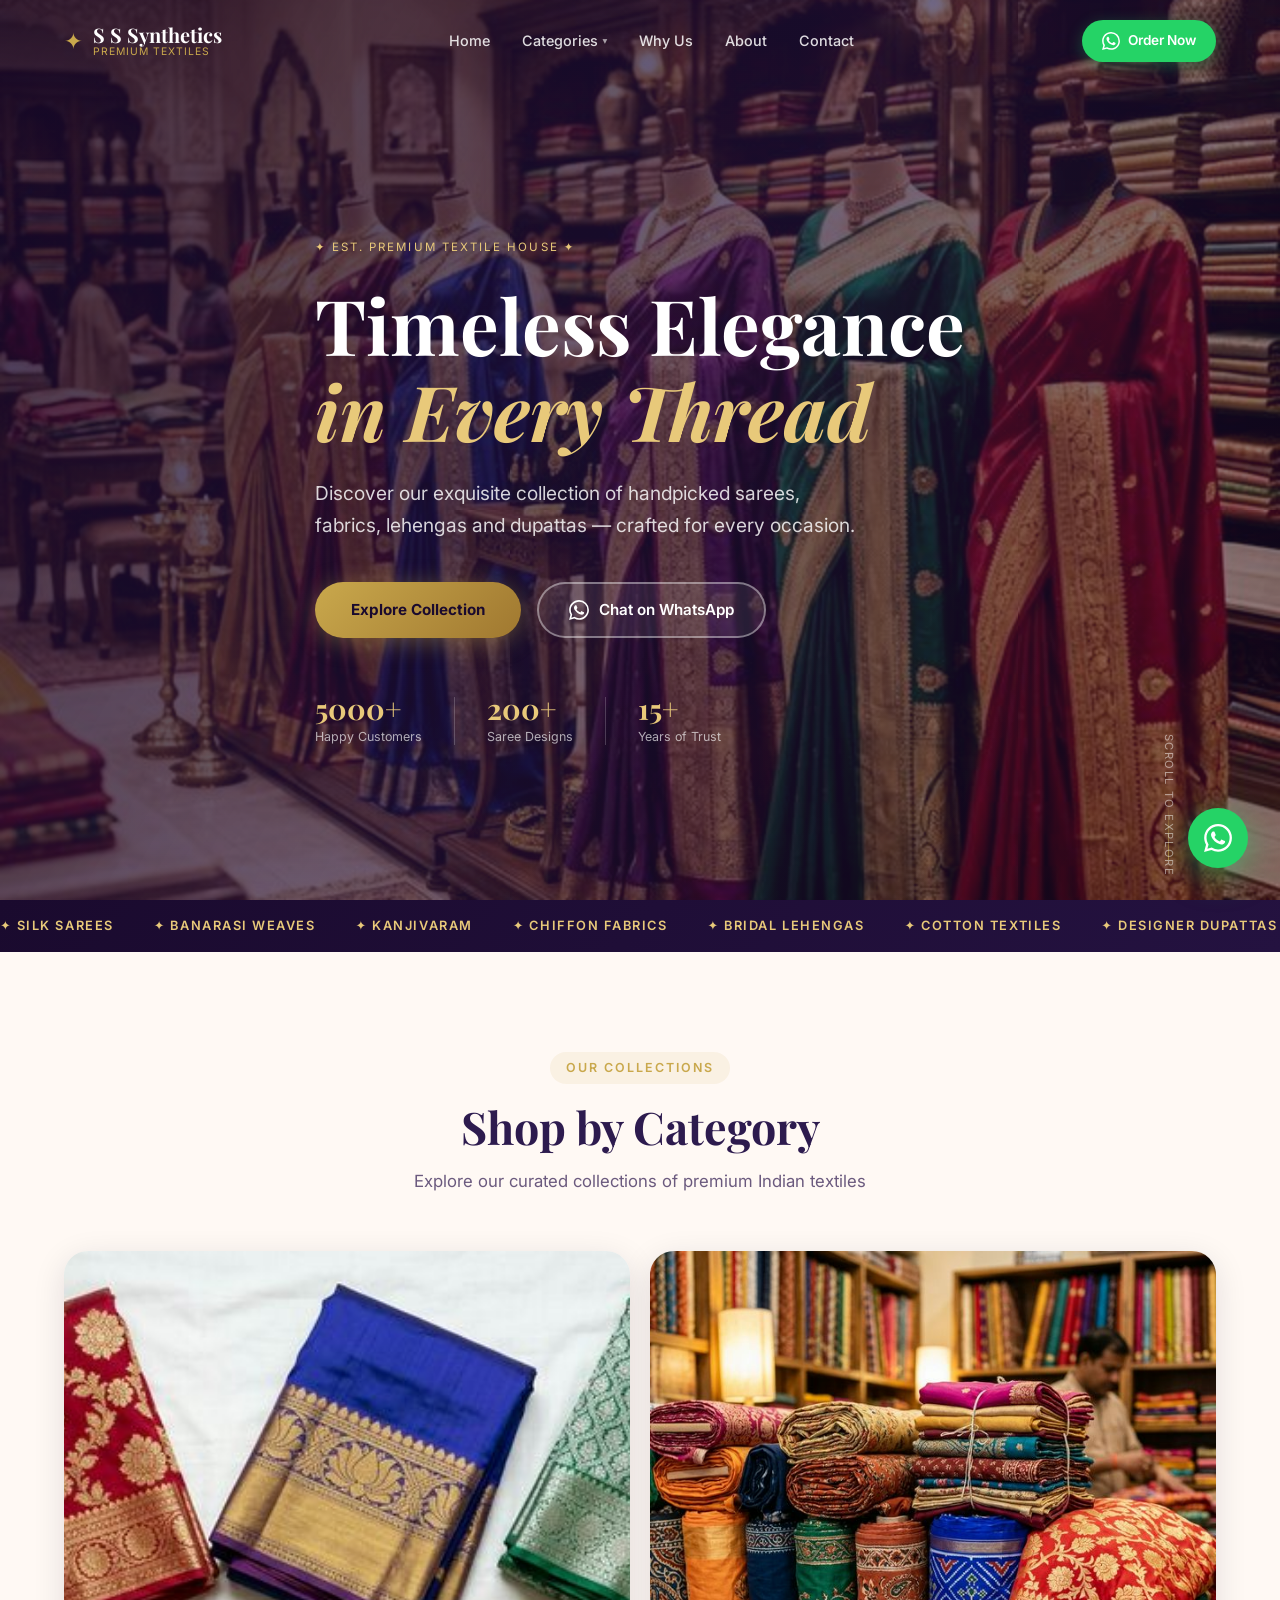
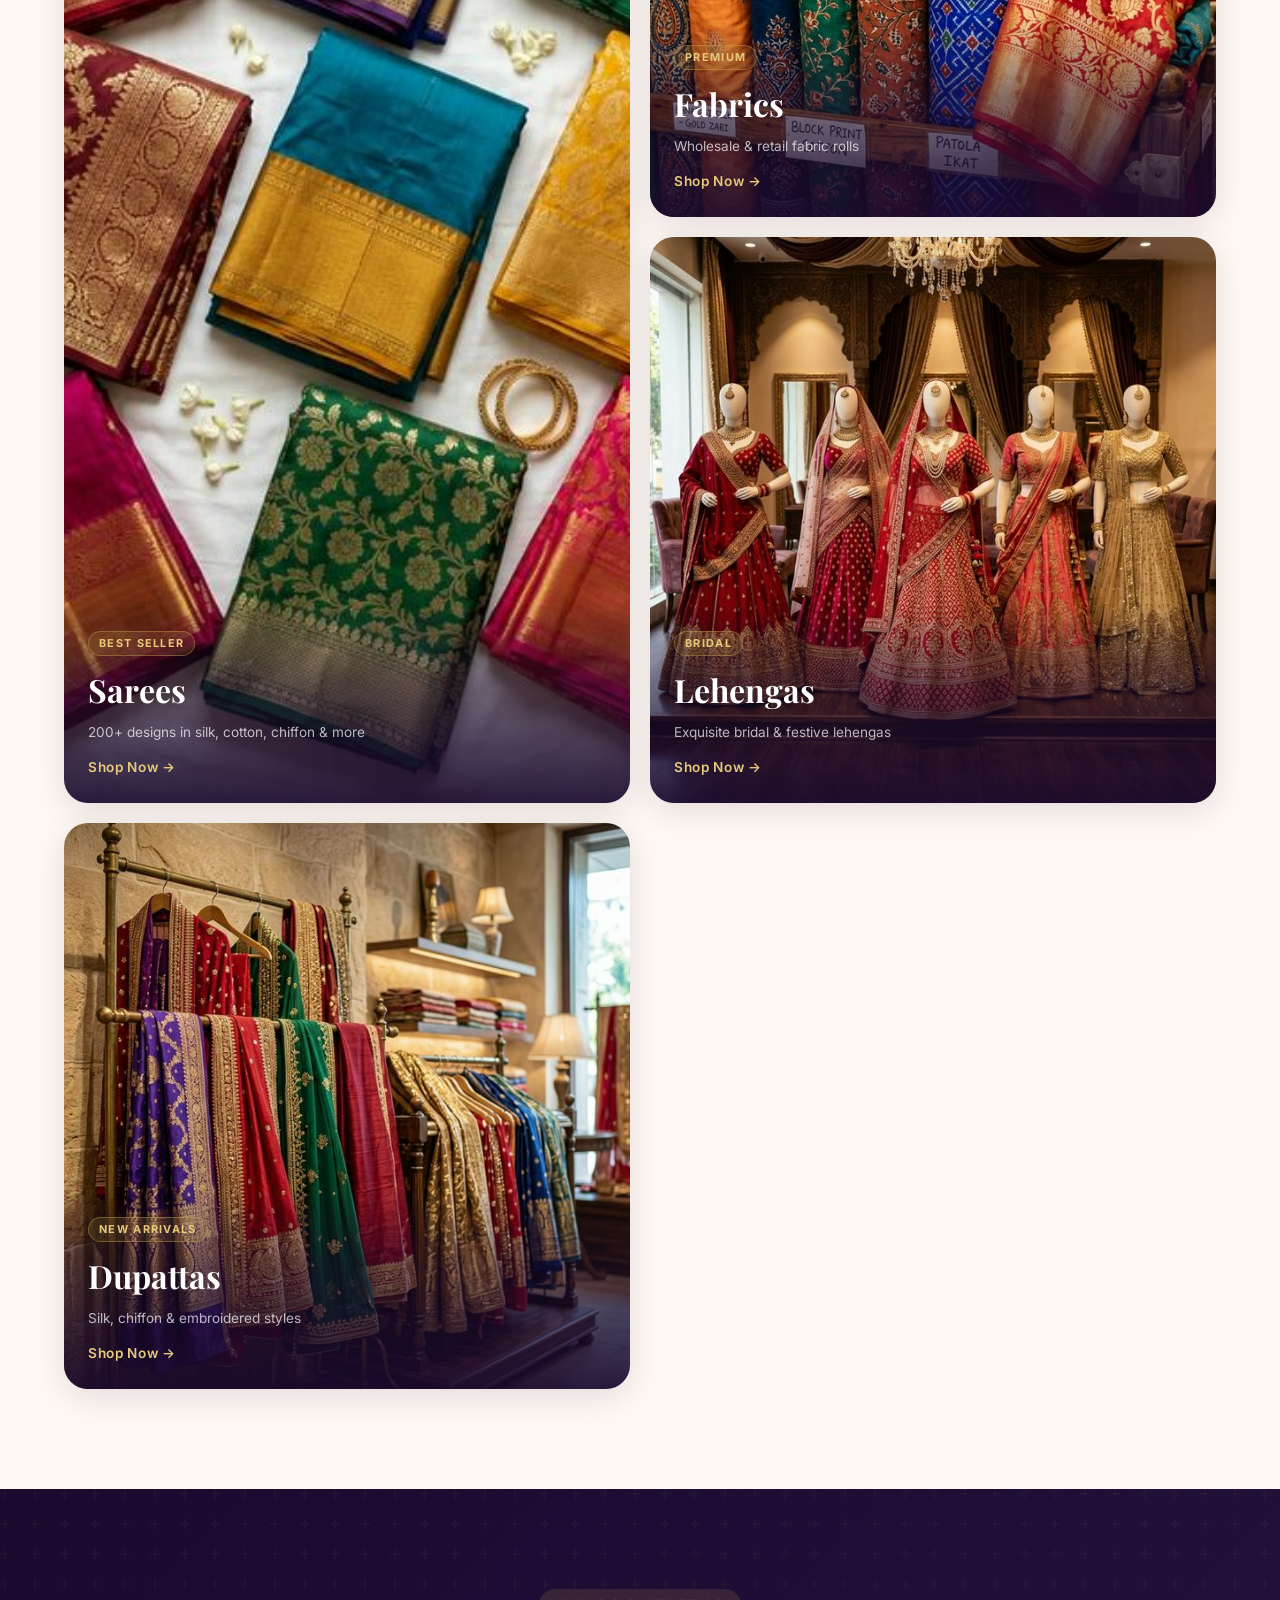
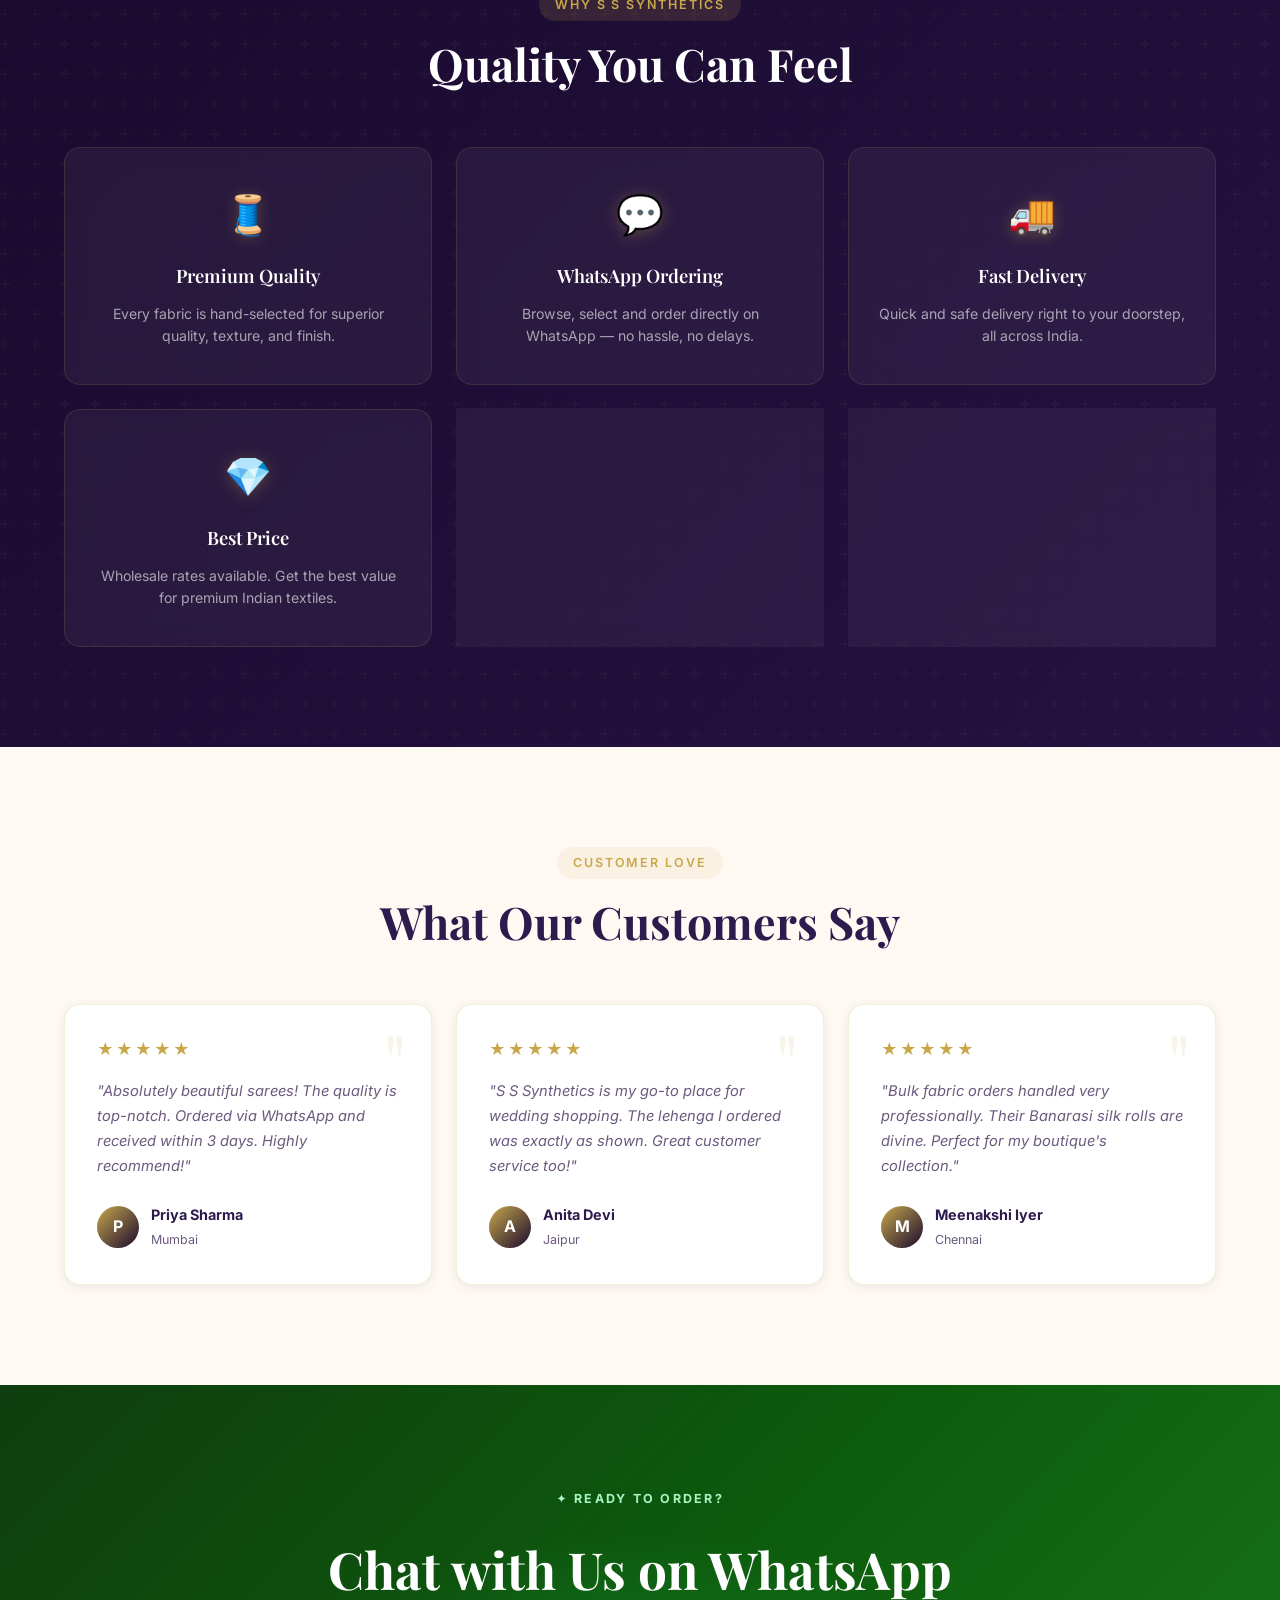
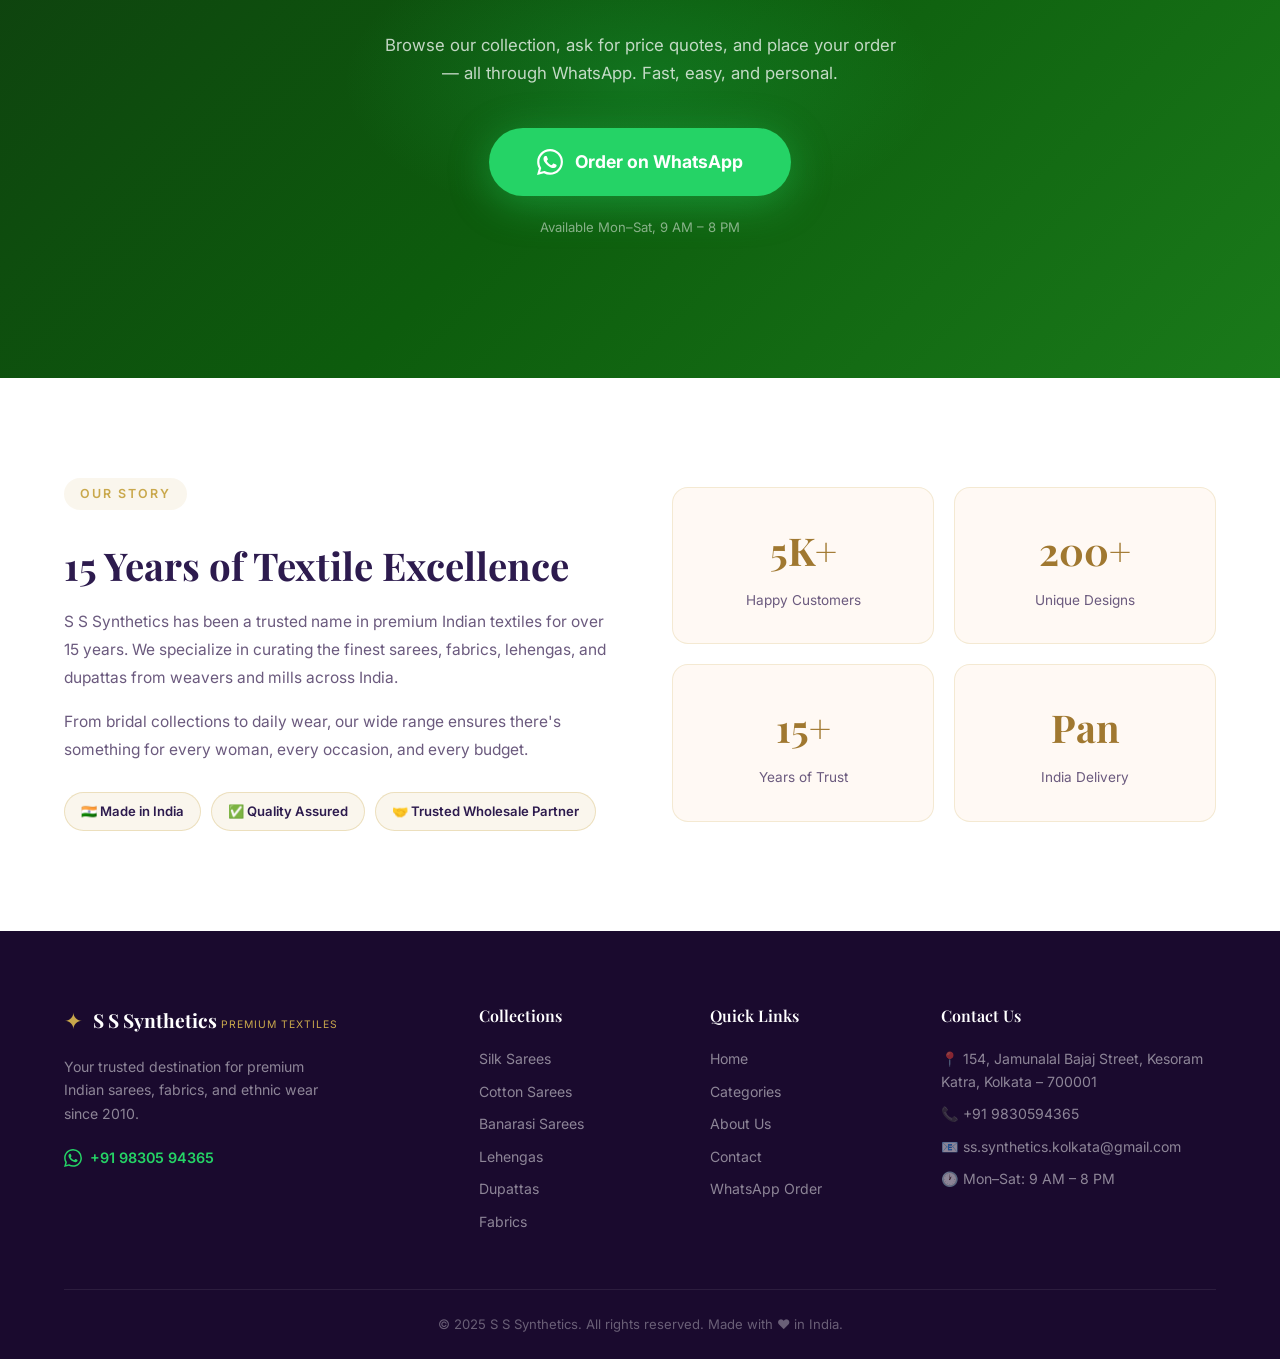
==== commit e5170a1c: "new multi-page version" ====
--- a/index.html
+++ b/index.html
@@ -28,9 +28,18 @@
         </div>
       </a>
       <nav class="nav-links" id="navLinks">
-        <a href="#home">Home</a>
-        <a href="#categories">Categories</a>
-        <a href="#featured">Featured</a>
+        <a href="index.html">Home</a>
+        <div class="nav-item">
+          <a href="categories.html">Categories <span class="nav-caret">▾</span></a>
+          <div class="nav-dropdown">
+            <a href="sarees.html"><span class="dd-icon">🥻</span> Sarees</a>
+            <a href="suits.html"><span class="dd-icon">👗</span> Suits</a>
+            <a href="dresses.html"><span class="dd-icon">✨</span> Dresses &amp; Lehengas</a>
+            <a href="index.html#categories"><span class="dd-icon">🧵</span> Fabrics</a>
+            <a href="index.html#categories"><span class="dd-icon">🪭</span> Dupattas</a>
+          </div>
+        </div>
+        <a href="#featured">Why Us</a>
         <a href="#about">About</a>
         <a href="#contact">Contact</a>
       </nav>
@@ -203,9 +212,9 @@
           <p>Wholesale rates available. Get the best value for premium Indian textiles.</p>
         </div>
         <div class="feature-card">
-          <div class="feature-icon">↩️</div>
-          <h3>Easy Returns</h3>
-          <p>Hassle-free return policy — your satisfaction is our priority.</p>
+          <div class="feature-icon">🔄</div>
+          <h3>Easy Exchange</h3>
+          <p>Loved it but need a different colour or size? We make exchanges simple and smooth.</p>
         </div>
         <div class="feature-card">
           <div class="feature-icon">🎨</div>
@@ -343,7 +352,7 @@
               <path
                 d="M17.472 14.382c-.297-.149-1.758-.867-2.03-.967-.273-.099-.471-.148-.67.15-.197.297-.767.966-.94 1.164-.173.199-.347.223-.644.075-.297-.15-1.255-.463-2.39-1.475-.883-.788-1.48-1.761-1.653-2.059-.173-.297-.018-.458.13-.606.134-.133.298-.347.446-.52.149-.174.198-.298.298-.497.099-.198.05-.371-.025-.52-.075-.149-.669-1.612-.916-2.207-.242-.579-.487-.5-.669-.51-.173-.008-.371-.01-.57-.01-.198 0-.52.074-.792.372-.272.297-1.04 1.016-1.04 2.479 0 1.462 1.065 2.875 1.213 3.074.149.198 2.096 3.2 5.077 4.487.709.306 1.262.489 1.694.625.712.227 1.36.195 1.871.118.571-.085 1.758-.719 2.006-1.413.248-.694.248-1.289.173-1.413-.074-.124-.272-.198-.57-.347m-5.421 7.403h-.004a9.87 9.87 0 01-5.031-1.378l-.361-.214-3.741.982.998-3.648-.235-.374a9.86 9.86 0 01-1.51-5.26c.001-5.45 4.436-9.884 9.888-9.884 2.64 0 5.122 1.03 6.988 2.898a9.825 9.825 0 012.893 6.994c-.003 5.45-4.437 9.884-9.885 9.884m8.413-18.297A11.815 11.815 0 0012.05 0C5.495 0 .16 5.335.157 11.892c0 2.096.547 4.142 1.588 5.945L.057 24l6.305-1.654a11.882 11.882 0 005.683 1.448h.005c6.554 0 11.89-5.335 11.893-11.893a11.821 11.821 0 00-3.48-8.413z" />
             </svg>
-            +91 98765 43210
+            +91 98305 94365
           </a>
         </div>
         <div class="footer-col">
@@ -370,7 +379,7 @@
         <div class="footer-col">
           <h4>Contact Us</h4>
           <ul class="contact-list">
-            <li>📍 Your Store Address, City, State</li>
+            <li>📍 154, Jamunalal Bajaj Street, Kesoram Katra, Kolkata – 700001</li>
             <li>📞 +91 9830594365</li>
             <li>📧 ss.synthetics.kolkata@gmail.com</li>
             <li>🕐 Mon–Sat: 9 AM – 8 PM</li>
--- a/style.css
+++ b/style.css
@@ -88,10 +88,11 @@
   top: 0; left: 0; right: 0;
   z-index: 1000;
   padding: 20px 0;
+  background: transparent;
   transition: background var(--transition), padding var(--transition), box-shadow var(--transition);
 }
 .navbar.scrolled {
-  background: rgba(255, 249, 244, 0.95);
+  background: rgba(255, 249, 244, 0.97);
   backdrop-filter: blur(20px);
   padding: 12px 0;
   box-shadow: var(--shadow-sm);
@@ -125,9 +126,10 @@
   font-family: var(--font-serif);
   font-size: 1.25rem;
   font-weight: 700;
-  color: var(--clr-text);
-}
-.navbar.hero-nav .logo-main { color: white; }
+  color: white;
+  transition: color var(--transition);
+}
+.navbar.scrolled .logo-main { color: var(--clr-text); }
 .logo-sub {
   font-size: 0.65rem;
   letter-spacing: 0.1em;
@@ -142,9 +144,12 @@
 .nav-links a {
   font-size: 0.9rem;
   font-weight: 500;
-  color: var(--clr-text-muted);
+  color: rgba(255,255,255,0.85);
   transition: color var(--transition);
   position: relative;
+}
+.navbar.scrolled .nav-links a {
+  color: var(--clr-text-muted);
 }
 .nav-links a::after {
   content: '';
@@ -156,7 +161,8 @@
   transform-origin: left;
   transition: transform var(--transition);
 }
-.nav-links a:hover { color: var(--clr-text); }
+.nav-links a:hover { color: white; }
+.navbar.scrolled .nav-links a:hover { color: var(--clr-text); }
 .nav-links a:hover::after { transform: scaleX(1); }
 .nav-actions {
   display: flex;
@@ -189,14 +195,17 @@
   border: none;
   cursor: pointer;
   padding: 4px;
+  z-index: 1001;
+  position: relative;
 }
 .hamburger span {
   display: block;
   width: 24px; height: 2px;
-  background: var(--clr-text);
+  background: white;
   border-radius: 2px;
-  transition: transform var(--transition), opacity var(--transition);
-}
+  transition: transform var(--transition), opacity var(--transition), background var(--transition);
+}
+.navbar.scrolled .hamburger span { background: var(--clr-text); }
 .hamburger.open span:nth-child(1) { transform: translateY(7px) rotate(45deg); }
 .hamburger.open span:nth-child(2) { opacity: 0; }
 .hamburger.open span:nth-child(3) { transform: translateY(-7px) rotate(-45deg); }
@@ -416,7 +425,6 @@
   border-radius: var(--radius-lg);
   overflow: hidden;
   cursor: pointer;
-  group: true;
   box-shadow: var(--shadow-md);
   transition: transform var(--transition), box-shadow var(--transition);
 }
@@ -957,3 +965,483 @@
   .stat-divider { display: none; }
   .about-visual { grid-template-columns: 1fr 1fr; }
 }
+
+/* ============================================================
+   MULTI-PAGE EXTENSIONS
+   ============================================================ */
+
+/* ── NAV DROPDOWN ─────────────────────────────────────────── */
+.nav-item { position: relative; }
+.nav-item > a { display: flex; align-items: center; gap: 4px; }
+.nav-item > a::after { display: none; }
+.nav-caret {
+  font-size: 0.6rem;
+  transition: transform var(--transition);
+  display: inline-block;
+  opacity: 0.7;
+}
+.nav-item:hover .nav-caret { transform: rotate(180deg); }
+.nav-dropdown {
+  position: absolute;
+  top: calc(100% + 14px);
+  left: 50%;
+  transform: translateX(-50%);
+  background: white;
+  border: 1px solid rgba(201,168,76,0.15);
+  border-radius: var(--radius-md);
+  box-shadow: var(--shadow-lg);
+  padding: 8px;
+  min-width: 200px;
+  opacity: 0;
+  pointer-events: none;
+  transform: translateX(-50%) translateY(8px);
+  transition: opacity var(--transition), transform var(--transition);
+  z-index: 500;
+}
+.nav-item:hover .nav-dropdown {
+  opacity: 1;
+  pointer-events: auto;
+  transform: translateX(-50%) translateY(0);
+}
+.nav-dropdown a {
+  display: flex;
+  align-items: center;
+  gap: 10px;
+  padding: 10px 14px;
+  border-radius: 10px;
+  font-size: 0.88rem;
+  font-weight: 500;
+  color: var(--clr-text-muted) !important;
+  transition: background var(--transition), color var(--transition);
+}
+.nav-dropdown a::after { display: none !important; }
+.nav-dropdown a:hover {
+  background: rgba(201,168,76,0.08);
+  color: var(--clr-text) !important;
+}
+.nav-dropdown a .dd-icon { font-size: 1rem; }
+
+/* ── PAGE HERO (inner pages) ─────────────────────────────── */
+.page-hero {
+  background: linear-gradient(135deg, var(--clr-deep) 0%, var(--clr-deep2) 100%);
+  padding: 120px 0 60px;
+  text-align: center;
+  position: relative;
+  overflow: hidden;
+}
+.page-hero::before {
+  content: '';
+  position: absolute;
+  inset: 0;
+  background: url("data:image/svg+xml,%3Csvg width='60' height='60' viewBox='0 0 60 60' xmlns='http://www.w3.org/2000/svg'%3E%3Cg fill='none' fill-rule='evenodd'%3E%3Cg fill='%23c9a84c' fill-opacity='0.05'%3E%3Cpath d='M36 34v-4h-2v4h-4v2h4v4h2v-4h4v-2h-4zm0-30V0h-2v4h-4v2h4v4h2V6h4V4h-4zM6 34v-4H4v4H0v2h4v4h2v-4h4v-2H6zM6 4V0H4v4H0v2h4v4h2V6h4V4H6z'/%3E%3C/g%3E%3C/g%3E%3C/svg%3E");
+}
+.page-hero-tag {
+  display: inline-block;
+  font-size: 0.72rem;
+  font-weight: 700;
+  letter-spacing: 0.18em;
+  text-transform: uppercase;
+  color: var(--clr-gold-light);
+  margin-bottom: 14px;
+  position: relative;
+}
+.page-hero h1 {
+  font-family: var(--font-serif);
+  font-size: clamp(2rem, 4vw, 3.2rem);
+  color: white;
+  font-weight: 700;
+  line-height: 1.15;
+  margin-bottom: 14px;
+  position: relative;
+}
+.page-hero p {
+  font-size: 1rem;
+  color: rgba(255,255,255,0.65);
+  max-width: 500px;
+  margin: 0 auto;
+  position: relative;
+}
+
+/* ── BREADCRUMB ───────────────────────────────────────────── */
+.breadcrumb {
+  padding: 14px 0;
+  border-bottom: 1px solid var(--clr-border);
+  background: white;
+}
+.breadcrumb-inner {
+  max-width: 1200px;
+  margin: 0 auto;
+  padding: 0 24px;
+  display: flex;
+  align-items: center;
+  gap: 8px;
+  font-size: 0.82rem;
+  color: var(--clr-text-muted);
+}
+.breadcrumb-inner a { color: var(--clr-text-muted); transition: color var(--transition); }
+.breadcrumb-inner a:hover { color: var(--clr-gold-dark); }
+.breadcrumb-inner .bc-sep { opacity: 0.4; font-size: 0.7rem; }
+.breadcrumb-inner .bc-current { color: var(--clr-text); font-weight: 500; }
+
+/* ── PRODUCT LISTING PAGE ─────────────────────────────────── */
+.listing-page { padding: 48px 0 100px; background: var(--clr-surface); }
+
+/* Filter bar */
+.filter-bar {
+  display: flex;
+  align-items: center;
+  justify-content: space-between;
+  flex-wrap: wrap;
+  gap: 16px;
+  margin-bottom: 40px;
+  padding-bottom: 24px;
+  border-bottom: 1px solid var(--clr-border);
+}
+.filter-chips { display: flex; flex-wrap: wrap; gap: 8px; }
+.chip {
+  font-size: 0.8rem;
+  font-weight: 600;
+  padding: 7px 16px;
+  border-radius: 50px;
+  border: 1.5px solid var(--clr-border);
+  color: var(--clr-text-muted);
+  cursor: pointer;
+  background: white;
+  transition: all var(--transition);
+  text-decoration: none;
+}
+.chip:hover, .chip.active {
+  border-color: var(--clr-gold);
+  color: var(--clr-gold-dark);
+  background: rgba(201,168,76,0.08);
+}
+.result-count {
+  font-size: 0.85rem;
+  color: var(--clr-text-muted);
+  white-space: nowrap;
+}
+.result-count strong { color: var(--clr-text); }
+
+/* Product grid */
+.product-grid {
+  display: grid;
+  grid-template-columns: repeat(4, 1fr);
+  gap: 24px;
+}
+
+/* Product card */
+.product-card {
+  background: white;
+  border-radius: var(--radius-md);
+  overflow: hidden;
+  box-shadow: var(--shadow-sm);
+  border: 1px solid var(--clr-border);
+  transition: transform var(--transition), box-shadow var(--transition);
+  display: flex;
+  flex-direction: column;
+}
+.product-card:hover {
+  transform: translateY(-6px);
+  box-shadow: var(--shadow-md);
+}
+.product-img-wrap {
+  position: relative;
+  overflow: hidden;
+  aspect-ratio: 3/4;
+  background: #f5f0f8;
+}
+.product-img-wrap img {
+  width: 100%; height: 100%;
+  object-fit: cover;
+  transition: transform 0.6s ease;
+}
+.product-card:hover .product-img-wrap img { transform: scale(1.06); }
+.product-badge {
+  position: absolute;
+  top: 12px; left: 12px;
+  font-size: 0.65rem;
+  font-weight: 700;
+  letter-spacing: 0.1em;
+  text-transform: uppercase;
+  padding: 4px 10px;
+  border-radius: 50px;
+  background: var(--clr-gold);
+  color: var(--clr-deep);
+}
+.product-badge.badge-new { background: var(--clr-green); color: white; }
+.product-badge.badge-hot { background: #e53935; color: white; }
+.product-wa-btn {
+  position: absolute;
+  bottom: 12px; right: 12px;
+  width: 38px; height: 38px;
+  background: var(--clr-green);
+  border-radius: 50%;
+  display: flex; align-items: center; justify-content: center;
+  box-shadow: 0 4px 16px rgba(37,211,102,0.4);
+  opacity: 0;
+  transform: scale(0.8);
+  transition: all var(--transition);
+  color: white;
+}
+.product-card:hover .product-wa-btn {
+  opacity: 1;
+  transform: scale(1);
+}
+.product-info { padding: 16px; flex: 1; display: flex; flex-direction: column; gap: 6px; }
+.product-name {
+  font-family: var(--font-serif);
+  font-size: 1rem;
+  font-weight: 600;
+  color: var(--clr-text);
+  line-height: 1.3;
+}
+.product-desc {
+  font-size: 0.78rem;
+  color: var(--clr-text-muted);
+  line-height: 1.5;
+}
+.product-footer {
+  display: flex;
+  align-items: center;
+  justify-content: space-between;
+  margin-top: auto;
+  padding-top: 10px;
+}
+.product-price {
+  font-family: var(--font-serif);
+  font-size: 1.1rem;
+  font-weight: 700;
+  color: var(--clr-gold-dark);
+}
+.product-price span {
+  font-size: 0.75rem;
+  text-decoration: line-through;
+  color: var(--clr-text-muted);
+  font-weight: 400;
+  margin-left: 4px;
+  font-family: var(--font-sans);
+}
+.product-order-btn {
+  display: inline-flex;
+  align-items: center;
+  gap: 6px;
+  font-size: 0.78rem;
+  font-weight: 600;
+  color: white;
+  background: var(--clr-green);
+  padding: 7px 14px;
+  border-radius: 50px;
+  transition: all var(--transition);
+  white-space: nowrap;
+}
+.product-order-btn:hover {
+  background: var(--clr-green-dark);
+  transform: scale(1.03);
+}
+
+/* ── CATEGORIES OVERVIEW PAGE ─────────────────────────────── */
+.cat-overview { padding: 60px 0 100px; background: var(--clr-surface); }
+.cat-overview-grid {
+  display: grid;
+  grid-template-columns: repeat(3, 1fr);
+  gap: 28px;
+}
+.cat-overview-card {
+  background: white;
+  border-radius: var(--radius-lg);
+  overflow: hidden;
+  box-shadow: var(--shadow-sm);
+  border: 1px solid var(--clr-border);
+  transition: transform var(--transition), box-shadow var(--transition);
+  text-decoration: none;
+  display: block;
+}
+.cat-overview-card:hover {
+  transform: translateY(-6px);
+  box-shadow: var(--shadow-md);
+}
+.cat-overview-img {
+  width: 100%;
+  aspect-ratio: 4/3;
+  overflow: hidden;
+}
+.cat-overview-img img { width: 100%; height: 100%; object-fit: cover; transition: transform 0.6s ease; }
+.cat-overview-card:hover .cat-overview-img img { transform: scale(1.05); }
+.cat-overview-body {
+  padding: 24px;
+  display: flex;
+  align-items: center;
+  justify-content: space-between;
+}
+.cat-overview-body h3 {
+  font-family: var(--font-serif);
+  font-size: 1.2rem;
+  color: var(--clr-text);
+  font-weight: 700;
+}
+.cat-overview-body p { font-size: 0.82rem; color: var(--clr-text-muted); margin-top: 4px; }
+.cat-arrow {
+  width: 36px; height: 36px;
+  border-radius: 50%;
+  background: rgba(201,168,76,0.1);
+  border: 1px solid rgba(201,168,76,0.3);
+  color: var(--clr-gold-dark);
+  display: flex; align-items: center; justify-content: center;
+  font-size: 1rem;
+  flex-shrink: 0;
+  transition: all var(--transition);
+}
+.cat-overview-card:hover .cat-arrow {
+  background: var(--clr-gold);
+  color: white;
+  transform: translateX(4px);
+}
+
+/* ── PRODUCT DETAIL PAGE ──────────────────────────────────── */
+.product-detail { padding: 60px 0 100px; background: var(--clr-surface); }
+.product-detail-grid {
+  display: grid;
+  grid-template-columns: 1fr 1fr;
+  gap: 64px;
+  align-items: start;
+}
+.product-gallery { position: sticky; top: 100px; }
+.product-gallery-main {
+  border-radius: var(--radius-lg);
+  overflow: hidden;
+  aspect-ratio: 3/4;
+  background: #f5f0f8;
+  margin-bottom: 12px;
+}
+.product-gallery-main img { width: 100%; height: 100%; object-fit: cover; }
+.product-gallery-thumbs { display: flex; gap: 10px; }
+.thumb {
+  width: 72px; height: 90px;
+  border-radius: 10px;
+  overflow: hidden;
+  border: 2px solid var(--clr-border);
+  cursor: pointer;
+  transition: border-color var(--transition);
+  flex-shrink: 0;
+}
+.thumb:hover, .thumb.active { border-color: var(--clr-gold); }
+.thumb img { width: 100%; height: 100%; object-fit: cover; }
+.product-detail-info { padding-top: 8px; }
+.product-detail-tag {
+  display: inline-block;
+  font-size: 0.7rem;
+  font-weight: 700;
+  letter-spacing: 0.14em;
+  text-transform: uppercase;
+  color: var(--clr-gold);
+  background: rgba(201,168,76,0.1);
+  padding: 4px 12px;
+  border-radius: 50px;
+  margin-bottom: 14px;
+}
+.product-detail-name {
+  font-family: var(--font-serif);
+  font-size: clamp(1.6rem, 3vw, 2.2rem);
+  font-weight: 700;
+  color: var(--clr-text);
+  line-height: 1.2;
+  margin-bottom: 12px;
+}
+.product-detail-price {
+  font-family: var(--font-serif);
+  font-size: 1.8rem;
+  font-weight: 700;
+  color: var(--clr-gold-dark);
+  margin-bottom: 20px;
+}
+.product-detail-price del {
+  font-size: 1rem;
+  color: var(--clr-text-muted);
+  font-family: var(--font-sans);
+  font-weight: 400;
+  margin-left: 8px;
+}
+.product-detail-desc {
+  font-size: 0.95rem;
+  color: var(--clr-text-muted);
+  line-height: 1.8;
+  margin-bottom: 28px;
+  padding-bottom: 28px;
+  border-bottom: 1px solid var(--clr-border);
+}
+.product-specs { margin-bottom: 28px; }
+.product-specs h4 {
+  font-size: 0.8rem;
+  font-weight: 700;
+  letter-spacing: 0.1em;
+  text-transform: uppercase;
+  color: var(--clr-text-muted);
+  margin-bottom: 12px;
+}
+.spec-grid { display: grid; grid-template-columns: 1fr 1fr; gap: 10px; }
+.spec-item {
+  background: white;
+  border: 1px solid var(--clr-border);
+  border-radius: 10px;
+  padding: 12px 14px;
+}
+.spec-label { font-size: 0.72rem; color: var(--clr-text-muted); margin-bottom: 2px; }
+.spec-value { font-size: 0.9rem; font-weight: 600; color: var(--clr-text); }
+.product-detail-actions { display: flex; flex-direction: column; gap: 12px; }
+.btn-wa-order {
+  display: flex;
+  align-items: center;
+  justify-content: center;
+  gap: 12px;
+  background: var(--clr-green);
+  color: white;
+  font-size: 1rem;
+  font-weight: 700;
+  padding: 18px 32px;
+  border-radius: 50px;
+  box-shadow: 0 6px 28px rgba(37,211,102,0.35);
+  transition: all var(--transition);
+}
+.btn-wa-order:hover {
+  background: var(--clr-green-dark);
+  transform: translateY(-3px);
+  box-shadow: 0 12px 40px rgba(37,211,102,0.45);
+}
+.btn-enquire {
+  display: flex;
+  align-items: center;
+  justify-content: center;
+  gap: 10px;
+  border: 2px solid var(--clr-border);
+  color: var(--clr-text);
+  font-size: 0.95rem;
+  font-weight: 600;
+  padding: 16px 32px;
+  border-radius: 50px;
+  transition: all var(--transition);
+  background: white;
+}
+.btn-enquire:hover {
+  border-color: var(--clr-gold);
+  color: var(--clr-gold-dark);
+}
+
+/* ── RESPONSIVE: MULTI-PAGE ───────────────────────────────── */
+@media (max-width: 1024px) {
+  .product-grid { grid-template-columns: repeat(3, 1fr); }
+  .cat-overview-grid { grid-template-columns: repeat(2, 1fr); }
+  .product-detail-grid { grid-template-columns: 1fr; gap: 36px; }
+  .product-gallery { position: static; }
+}
+@media (max-width: 768px) {
+  .product-grid { grid-template-columns: repeat(2, 1fr); }
+  .cat-overview-grid { grid-template-columns: 1fr; }
+  .nav-dropdown { display: none; }
+  .filter-bar { flex-direction: column; align-items: flex-start; }
+  .spec-grid { grid-template-columns: 1fr; }
+}
+@media (max-width: 480px) {
+  .product-grid { grid-template-columns: repeat(2, 1fr); gap: 12px; }
+  .product-info { padding: 12px; }
+}
+
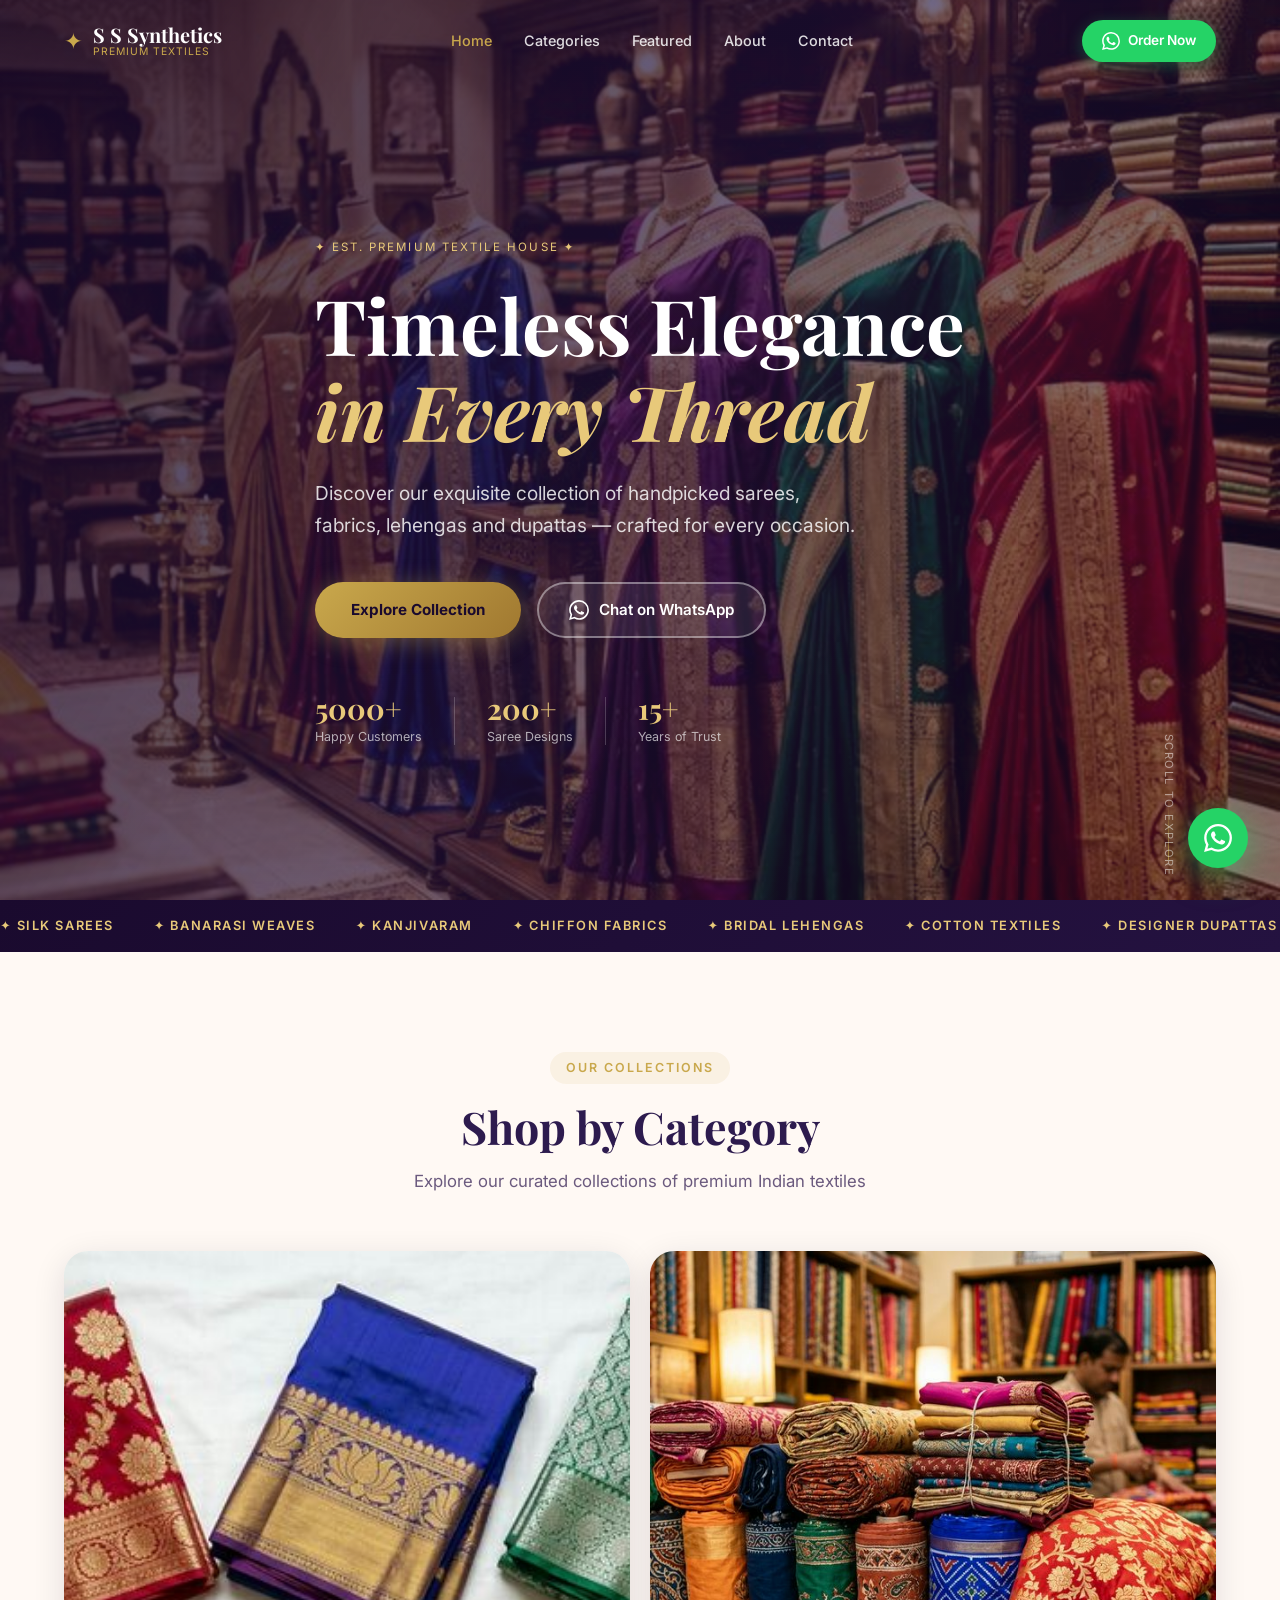
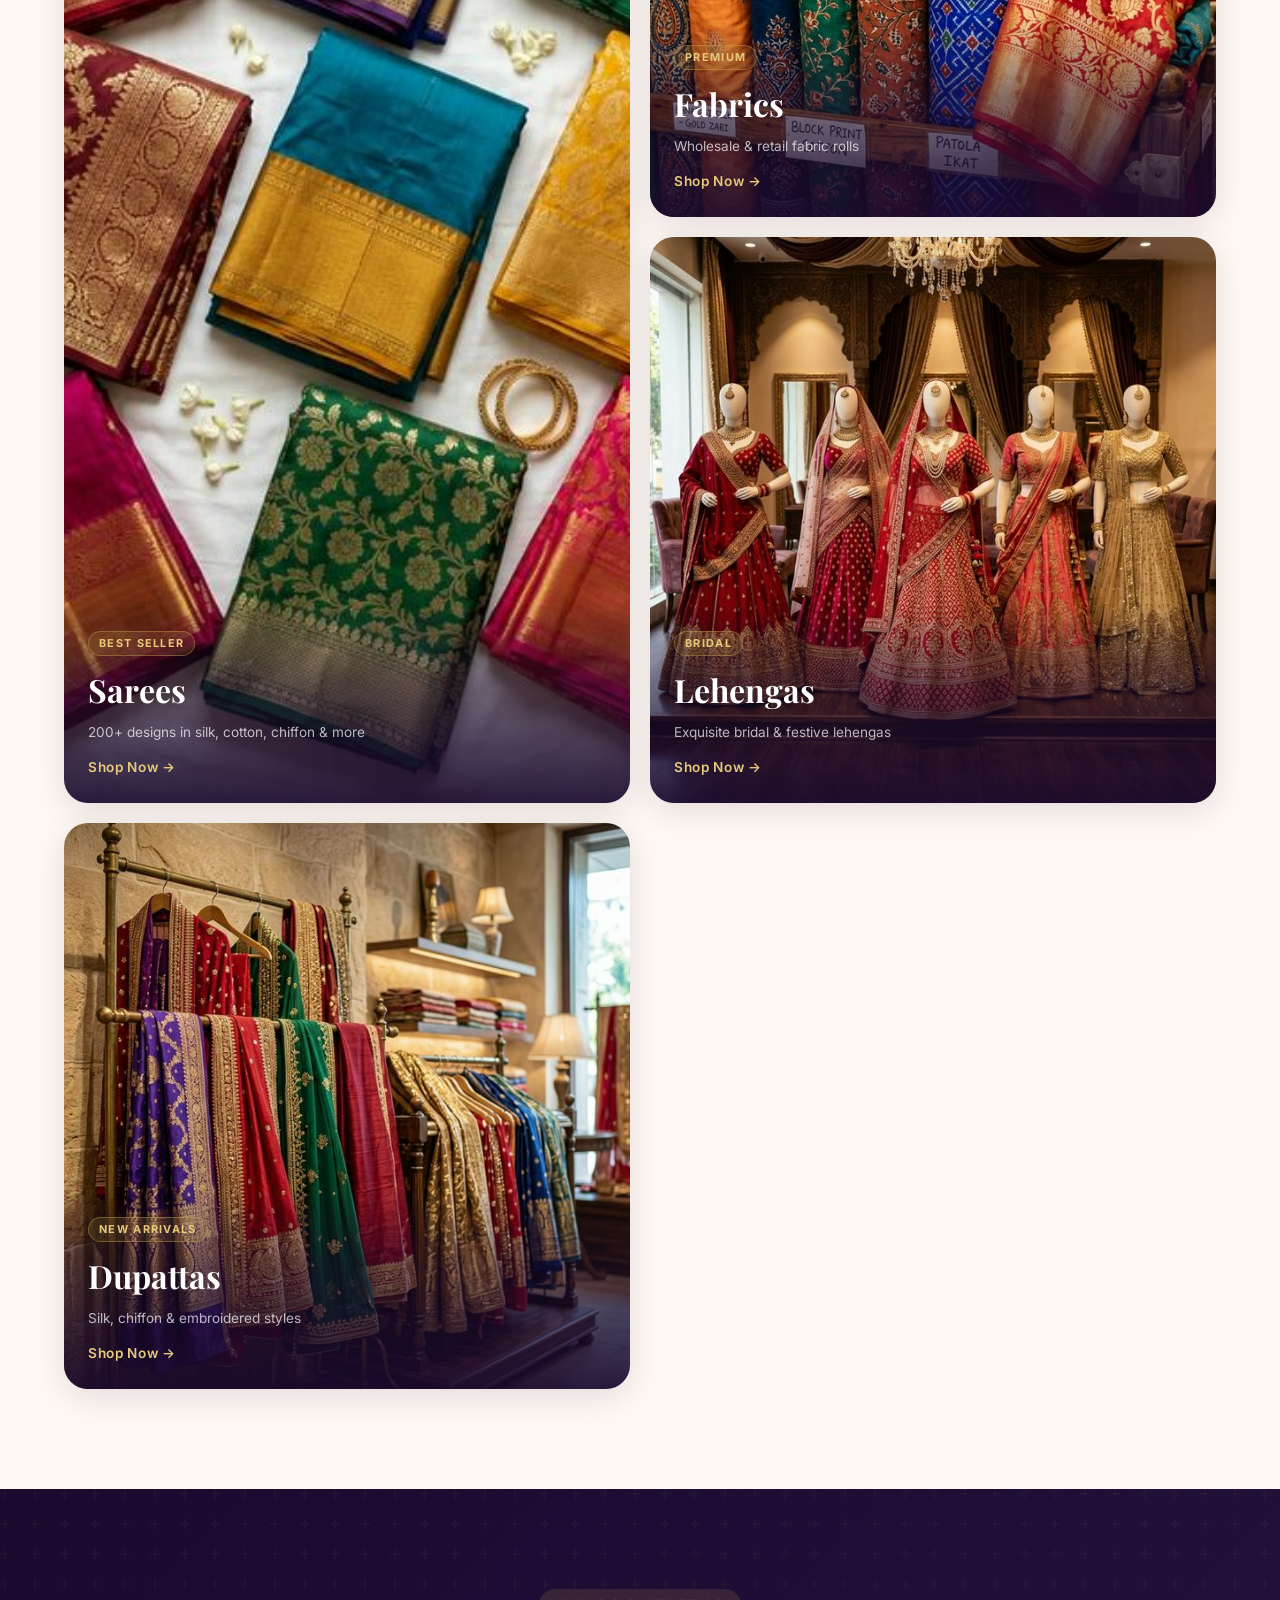
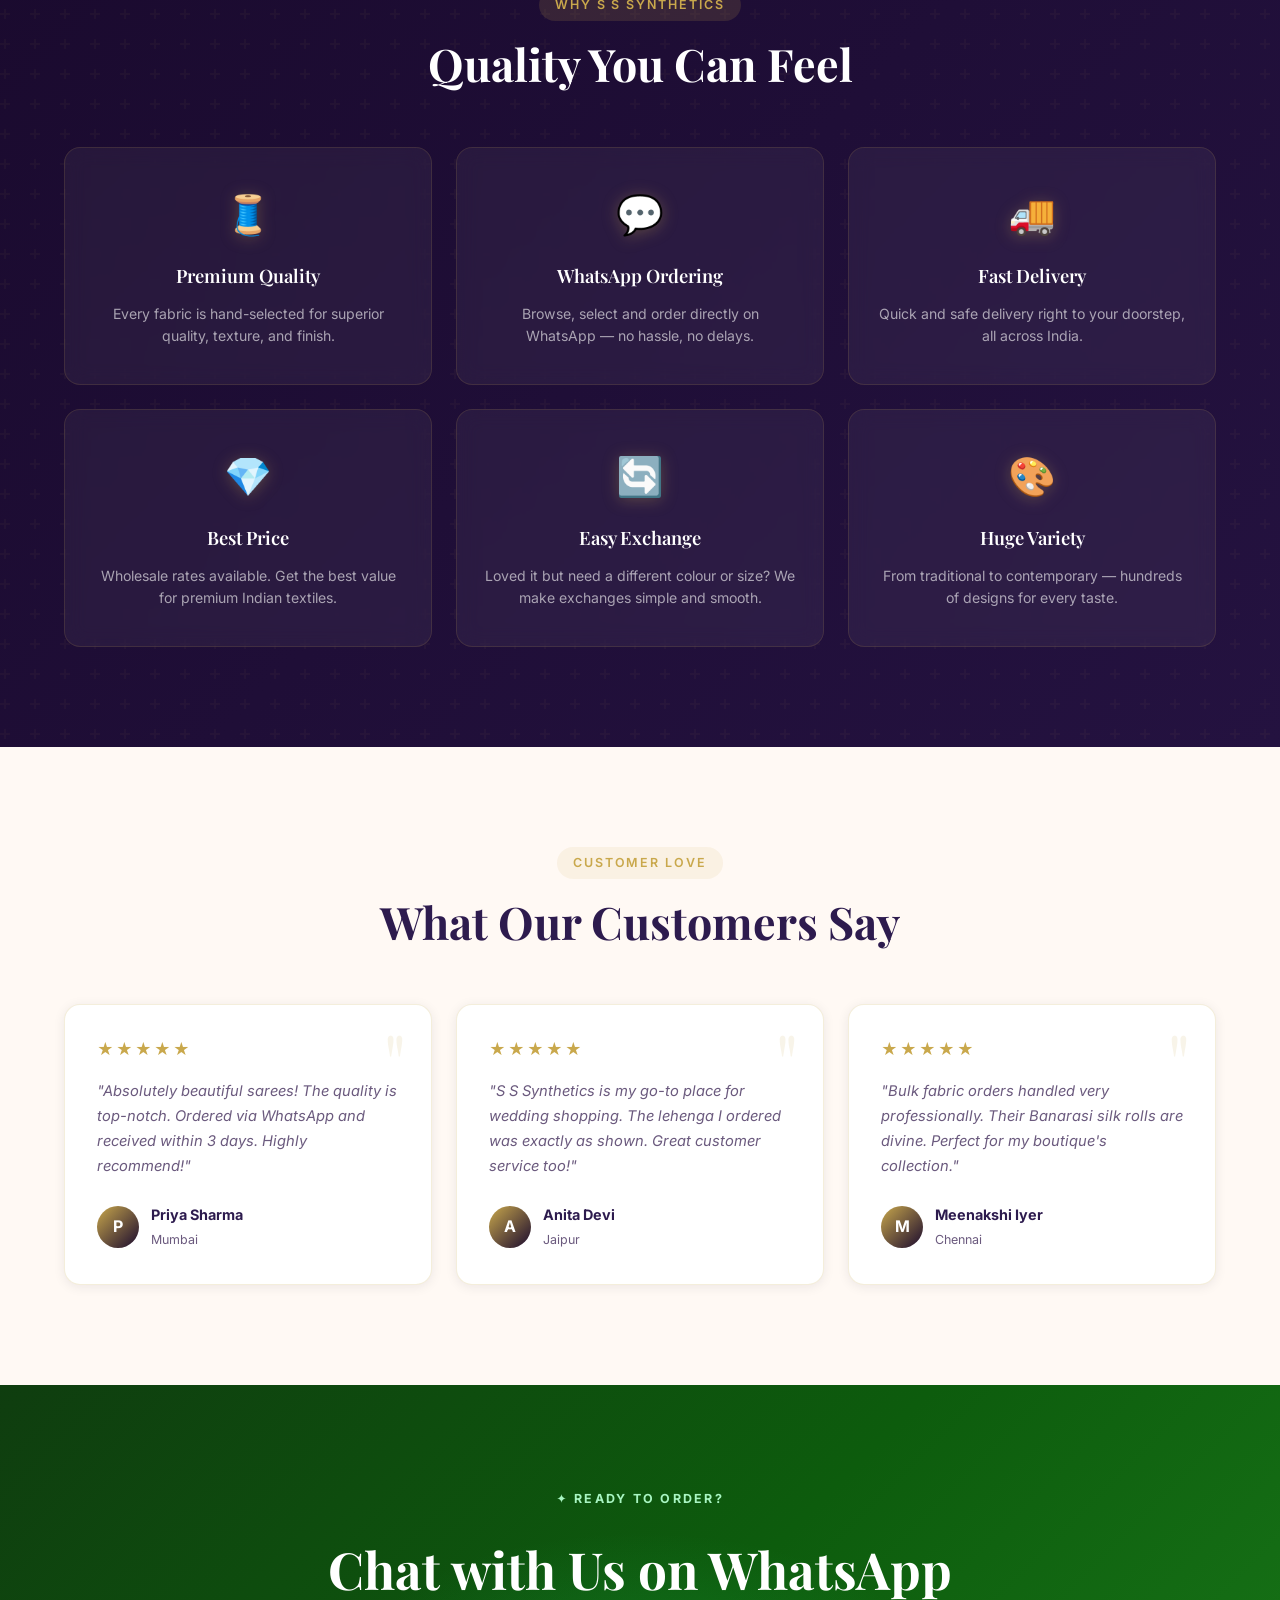
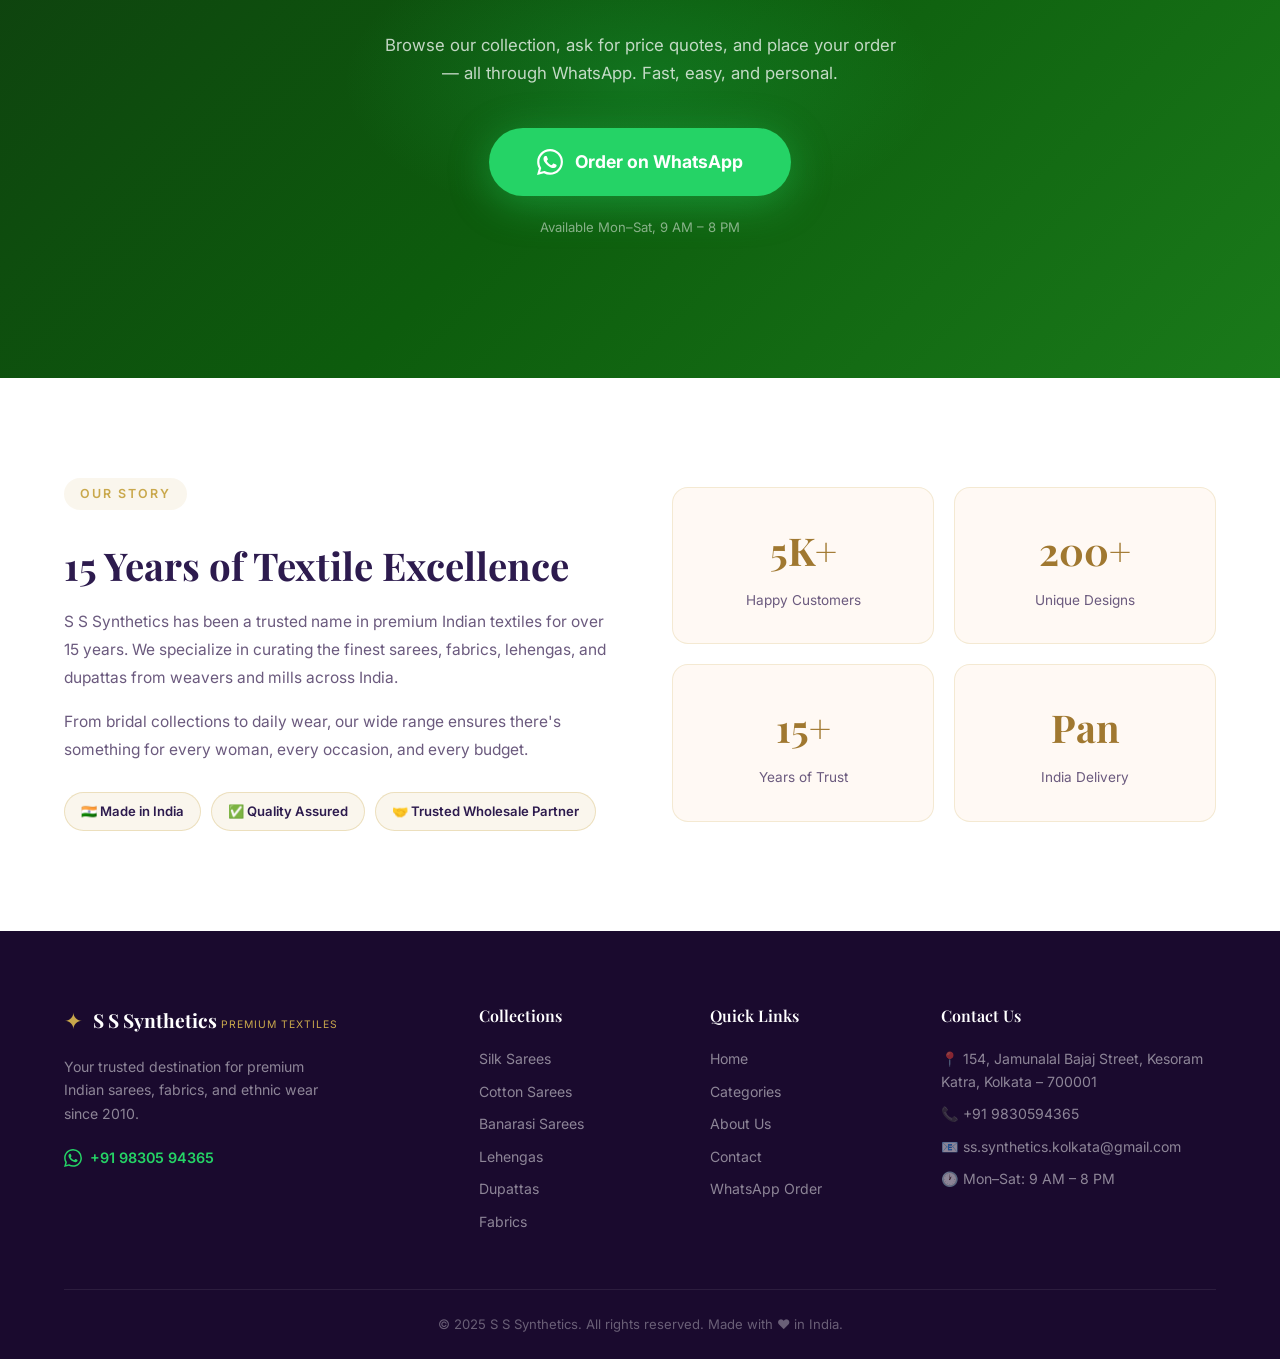
==== commit 3d61f9a4: "update main" ====
--- a/index.html
+++ b/index.html
@@ -28,18 +28,9 @@
         </div>
       </a>
       <nav class="nav-links" id="navLinks">
-        <a href="index.html">Home</a>
-        <div class="nav-item">
-          <a href="categories.html">Categories <span class="nav-caret">▾</span></a>
-          <div class="nav-dropdown">
-            <a href="sarees.html"><span class="dd-icon">🥻</span> Sarees</a>
-            <a href="suits.html"><span class="dd-icon">👗</span> Suits</a>
-            <a href="dresses.html"><span class="dd-icon">✨</span> Dresses &amp; Lehengas</a>
-            <a href="index.html#categories"><span class="dd-icon">🧵</span> Fabrics</a>
-            <a href="index.html#categories"><span class="dd-icon">🪭</span> Dupattas</a>
-          </div>
-        </div>
-        <a href="#featured">Why Us</a>
+        <a href="#home">Home</a>
+        <a href="#categories">Categories</a>
+        <a href="#featured">Featured</a>
         <a href="#about">About</a>
         <a href="#contact">Contact</a>
       </nav>
--- a/style.css
+++ b/style.css
@@ -965,483 +965,3 @@
   .stat-divider { display: none; }
   .about-visual { grid-template-columns: 1fr 1fr; }
 }
-
-/* ============================================================
-   MULTI-PAGE EXTENSIONS
-   ============================================================ */
-
-/* ── NAV DROPDOWN ─────────────────────────────────────────── */
-.nav-item { position: relative; }
-.nav-item > a { display: flex; align-items: center; gap: 4px; }
-.nav-item > a::after { display: none; }
-.nav-caret {
-  font-size: 0.6rem;
-  transition: transform var(--transition);
-  display: inline-block;
-  opacity: 0.7;
-}
-.nav-item:hover .nav-caret { transform: rotate(180deg); }
-.nav-dropdown {
-  position: absolute;
-  top: calc(100% + 14px);
-  left: 50%;
-  transform: translateX(-50%);
-  background: white;
-  border: 1px solid rgba(201,168,76,0.15);
-  border-radius: var(--radius-md);
-  box-shadow: var(--shadow-lg);
-  padding: 8px;
-  min-width: 200px;
-  opacity: 0;
-  pointer-events: none;
-  transform: translateX(-50%) translateY(8px);
-  transition: opacity var(--transition), transform var(--transition);
-  z-index: 500;
-}
-.nav-item:hover .nav-dropdown {
-  opacity: 1;
-  pointer-events: auto;
-  transform: translateX(-50%) translateY(0);
-}
-.nav-dropdown a {
-  display: flex;
-  align-items: center;
-  gap: 10px;
-  padding: 10px 14px;
-  border-radius: 10px;
-  font-size: 0.88rem;
-  font-weight: 500;
-  color: var(--clr-text-muted) !important;
-  transition: background var(--transition), color var(--transition);
-}
-.nav-dropdown a::after { display: none !important; }
-.nav-dropdown a:hover {
-  background: rgba(201,168,76,0.08);
-  color: var(--clr-text) !important;
-}
-.nav-dropdown a .dd-icon { font-size: 1rem; }
-
-/* ── PAGE HERO (inner pages) ─────────────────────────────── */
-.page-hero {
-  background: linear-gradient(135deg, var(--clr-deep) 0%, var(--clr-deep2) 100%);
-  padding: 120px 0 60px;
-  text-align: center;
-  position: relative;
-  overflow: hidden;
-}
-.page-hero::before {
-  content: '';
-  position: absolute;
-  inset: 0;
-  background: url("data:image/svg+xml,%3Csvg width='60' height='60' viewBox='0 0 60 60' xmlns='http://www.w3.org/2000/svg'%3E%3Cg fill='none' fill-rule='evenodd'%3E%3Cg fill='%23c9a84c' fill-opacity='0.05'%3E%3Cpath d='M36 34v-4h-2v4h-4v2h4v4h2v-4h4v-2h-4zm0-30V0h-2v4h-4v2h4v4h2V6h4V4h-4zM6 34v-4H4v4H0v2h4v4h2v-4h4v-2H6zM6 4V0H4v4H0v2h4v4h2V6h4V4H6z'/%3E%3C/g%3E%3C/g%3E%3C/svg%3E");
-}
-.page-hero-tag {
-  display: inline-block;
-  font-size: 0.72rem;
-  font-weight: 700;
-  letter-spacing: 0.18em;
-  text-transform: uppercase;
-  color: var(--clr-gold-light);
-  margin-bottom: 14px;
-  position: relative;
-}
-.page-hero h1 {
-  font-family: var(--font-serif);
-  font-size: clamp(2rem, 4vw, 3.2rem);
-  color: white;
-  font-weight: 700;
-  line-height: 1.15;
-  margin-bottom: 14px;
-  position: relative;
-}
-.page-hero p {
-  font-size: 1rem;
-  color: rgba(255,255,255,0.65);
-  max-width: 500px;
-  margin: 0 auto;
-  position: relative;
-}
-
-/* ── BREADCRUMB ───────────────────────────────────────────── */
-.breadcrumb {
-  padding: 14px 0;
-  border-bottom: 1px solid var(--clr-border);
-  background: white;
-}
-.breadcrumb-inner {
-  max-width: 1200px;
-  margin: 0 auto;
-  padding: 0 24px;
-  display: flex;
-  align-items: center;
-  gap: 8px;
-  font-size: 0.82rem;
-  color: var(--clr-text-muted);
-}
-.breadcrumb-inner a { color: var(--clr-text-muted); transition: color var(--transition); }
-.breadcrumb-inner a:hover { color: var(--clr-gold-dark); }
-.breadcrumb-inner .bc-sep { opacity: 0.4; font-size: 0.7rem; }
-.breadcrumb-inner .bc-current { color: var(--clr-text); font-weight: 500; }
-
-/* ── PRODUCT LISTING PAGE ─────────────────────────────────── */
-.listing-page { padding: 48px 0 100px; background: var(--clr-surface); }
-
-/* Filter bar */
-.filter-bar {
-  display: flex;
-  align-items: center;
-  justify-content: space-between;
-  flex-wrap: wrap;
-  gap: 16px;
-  margin-bottom: 40px;
-  padding-bottom: 24px;
-  border-bottom: 1px solid var(--clr-border);
-}
-.filter-chips { display: flex; flex-wrap: wrap; gap: 8px; }
-.chip {
-  font-size: 0.8rem;
-  font-weight: 600;
-  padding: 7px 16px;
-  border-radius: 50px;
-  border: 1.5px solid var(--clr-border);
-  color: var(--clr-text-muted);
-  cursor: pointer;
-  background: white;
-  transition: all var(--transition);
-  text-decoration: none;
-}
-.chip:hover, .chip.active {
-  border-color: var(--clr-gold);
-  color: var(--clr-gold-dark);
-  background: rgba(201,168,76,0.08);
-}
-.result-count {
-  font-size: 0.85rem;
-  color: var(--clr-text-muted);
-  white-space: nowrap;
-}
-.result-count strong { color: var(--clr-text); }
-
-/* Product grid */
-.product-grid {
-  display: grid;
-  grid-template-columns: repeat(4, 1fr);
-  gap: 24px;
-}
-
-/* Product card */
-.product-card {
-  background: white;
-  border-radius: var(--radius-md);
-  overflow: hidden;
-  box-shadow: var(--shadow-sm);
-  border: 1px solid var(--clr-border);
-  transition: transform var(--transition), box-shadow var(--transition);
-  display: flex;
-  flex-direction: column;
-}
-.product-card:hover {
-  transform: translateY(-6px);
-  box-shadow: var(--shadow-md);
-}
-.product-img-wrap {
-  position: relative;
-  overflow: hidden;
-  aspect-ratio: 3/4;
-  background: #f5f0f8;
-}
-.product-img-wrap img {
-  width: 100%; height: 100%;
-  object-fit: cover;
-  transition: transform 0.6s ease;
-}
-.product-card:hover .product-img-wrap img { transform: scale(1.06); }
-.product-badge {
-  position: absolute;
-  top: 12px; left: 12px;
-  font-size: 0.65rem;
-  font-weight: 700;
-  letter-spacing: 0.1em;
-  text-transform: uppercase;
-  padding: 4px 10px;
-  border-radius: 50px;
-  background: var(--clr-gold);
-  color: var(--clr-deep);
-}
-.product-badge.badge-new { background: var(--clr-green); color: white; }
-.product-badge.badge-hot { background: #e53935; color: white; }
-.product-wa-btn {
-  position: absolute;
-  bottom: 12px; right: 12px;
-  width: 38px; height: 38px;
-  background: var(--clr-green);
-  border-radius: 50%;
-  display: flex; align-items: center; justify-content: center;
-  box-shadow: 0 4px 16px rgba(37,211,102,0.4);
-  opacity: 0;
-  transform: scale(0.8);
-  transition: all var(--transition);
-  color: white;
-}
-.product-card:hover .product-wa-btn {
-  opacity: 1;
-  transform: scale(1);
-}
-.product-info { padding: 16px; flex: 1; display: flex; flex-direction: column; gap: 6px; }
-.product-name {
-  font-family: var(--font-serif);
-  font-size: 1rem;
-  font-weight: 600;
-  color: var(--clr-text);
-  line-height: 1.3;
-}
-.product-desc {
-  font-size: 0.78rem;
-  color: var(--clr-text-muted);
-  line-height: 1.5;
-}
-.product-footer {
-  display: flex;
-  align-items: center;
-  justify-content: space-between;
-  margin-top: auto;
-  padding-top: 10px;
-}
-.product-price {
-  font-family: var(--font-serif);
-  font-size: 1.1rem;
-  font-weight: 700;
-  color: var(--clr-gold-dark);
-}
-.product-price span {
-  font-size: 0.75rem;
-  text-decoration: line-through;
-  color: var(--clr-text-muted);
-  font-weight: 400;
-  margin-left: 4px;
-  font-family: var(--font-sans);
-}
-.product-order-btn {
-  display: inline-flex;
-  align-items: center;
-  gap: 6px;
-  font-size: 0.78rem;
-  font-weight: 600;
-  color: white;
-  background: var(--clr-green);
-  padding: 7px 14px;
-  border-radius: 50px;
-  transition: all var(--transition);
-  white-space: nowrap;
-}
-.product-order-btn:hover {
-  background: var(--clr-green-dark);
-  transform: scale(1.03);
-}
-
-/* ── CATEGORIES OVERVIEW PAGE ─────────────────────────────── */
-.cat-overview { padding: 60px 0 100px; background: var(--clr-surface); }
-.cat-overview-grid {
-  display: grid;
-  grid-template-columns: repeat(3, 1fr);
-  gap: 28px;
-}
-.cat-overview-card {
-  background: white;
-  border-radius: var(--radius-lg);
-  overflow: hidden;
-  box-shadow: var(--shadow-sm);
-  border: 1px solid var(--clr-border);
-  transition: transform var(--transition), box-shadow var(--transition);
-  text-decoration: none;
-  display: block;
-}
-.cat-overview-card:hover {
-  transform: translateY(-6px);
-  box-shadow: var(--shadow-md);
-}
-.cat-overview-img {
-  width: 100%;
-  aspect-ratio: 4/3;
-  overflow: hidden;
-}
-.cat-overview-img img { width: 100%; height: 100%; object-fit: cover; transition: transform 0.6s ease; }
-.cat-overview-card:hover .cat-overview-img img { transform: scale(1.05); }
-.cat-overview-body {
-  padding: 24px;
-  display: flex;
-  align-items: center;
-  justify-content: space-between;
-}
-.cat-overview-body h3 {
-  font-family: var(--font-serif);
-  font-size: 1.2rem;
-  color: var(--clr-text);
-  font-weight: 700;
-}
-.cat-overview-body p { font-size: 0.82rem; color: var(--clr-text-muted); margin-top: 4px; }
-.cat-arrow {
-  width: 36px; height: 36px;
-  border-radius: 50%;
-  background: rgba(201,168,76,0.1);
-  border: 1px solid rgba(201,168,76,0.3);
-  color: var(--clr-gold-dark);
-  display: flex; align-items: center; justify-content: center;
-  font-size: 1rem;
-  flex-shrink: 0;
-  transition: all var(--transition);
-}
-.cat-overview-card:hover .cat-arrow {
-  background: var(--clr-gold);
-  color: white;
-  transform: translateX(4px);
-}
-
-/* ── PRODUCT DETAIL PAGE ──────────────────────────────────── */
-.product-detail { padding: 60px 0 100px; background: var(--clr-surface); }
-.product-detail-grid {
-  display: grid;
-  grid-template-columns: 1fr 1fr;
-  gap: 64px;
-  align-items: start;
-}
-.product-gallery { position: sticky; top: 100px; }
-.product-gallery-main {
-  border-radius: var(--radius-lg);
-  overflow: hidden;
-  aspect-ratio: 3/4;
-  background: #f5f0f8;
-  margin-bottom: 12px;
-}
-.product-gallery-main img { width: 100%; height: 100%; object-fit: cover; }
-.product-gallery-thumbs { display: flex; gap: 10px; }
-.thumb {
-  width: 72px; height: 90px;
-  border-radius: 10px;
-  overflow: hidden;
-  border: 2px solid var(--clr-border);
-  cursor: pointer;
-  transition: border-color var(--transition);
-  flex-shrink: 0;
-}
-.thumb:hover, .thumb.active { border-color: var(--clr-gold); }
-.thumb img { width: 100%; height: 100%; object-fit: cover; }
-.product-detail-info { padding-top: 8px; }
-.product-detail-tag {
-  display: inline-block;
-  font-size: 0.7rem;
-  font-weight: 700;
-  letter-spacing: 0.14em;
-  text-transform: uppercase;
-  color: var(--clr-gold);
-  background: rgba(201,168,76,0.1);
-  padding: 4px 12px;
-  border-radius: 50px;
-  margin-bottom: 14px;
-}
-.product-detail-name {
-  font-family: var(--font-serif);
-  font-size: clamp(1.6rem, 3vw, 2.2rem);
-  font-weight: 700;
-  color: var(--clr-text);
-  line-height: 1.2;
-  margin-bottom: 12px;
-}
-.product-detail-price {
-  font-family: var(--font-serif);
-  font-size: 1.8rem;
-  font-weight: 700;
-  color: var(--clr-gold-dark);
-  margin-bottom: 20px;
-}
-.product-detail-price del {
-  font-size: 1rem;
-  color: var(--clr-text-muted);
-  font-family: var(--font-sans);
-  font-weight: 400;
-  margin-left: 8px;
-}
-.product-detail-desc {
-  font-size: 0.95rem;
-  color: var(--clr-text-muted);
-  line-height: 1.8;
-  margin-bottom: 28px;
-  padding-bottom: 28px;
-  border-bottom: 1px solid var(--clr-border);
-}
-.product-specs { margin-bottom: 28px; }
-.product-specs h4 {
-  font-size: 0.8rem;
-  font-weight: 700;
-  letter-spacing: 0.1em;
-  text-transform: uppercase;
-  color: var(--clr-text-muted);
-  margin-bottom: 12px;
-}
-.spec-grid { display: grid; grid-template-columns: 1fr 1fr; gap: 10px; }
-.spec-item {
-  background: white;
-  border: 1px solid var(--clr-border);
-  border-radius: 10px;
-  padding: 12px 14px;
-}
-.spec-label { font-size: 0.72rem; color: var(--clr-text-muted); margin-bottom: 2px; }
-.spec-value { font-size: 0.9rem; font-weight: 600; color: var(--clr-text); }
-.product-detail-actions { display: flex; flex-direction: column; gap: 12px; }
-.btn-wa-order {
-  display: flex;
-  align-items: center;
-  justify-content: center;
-  gap: 12px;
-  background: var(--clr-green);
-  color: white;
-  font-size: 1rem;
-  font-weight: 700;
-  padding: 18px 32px;
-  border-radius: 50px;
-  box-shadow: 0 6px 28px rgba(37,211,102,0.35);
-  transition: all var(--transition);
-}
-.btn-wa-order:hover {
-  background: var(--clr-green-dark);
-  transform: translateY(-3px);
-  box-shadow: 0 12px 40px rgba(37,211,102,0.45);
-}
-.btn-enquire {
-  display: flex;
-  align-items: center;
-  justify-content: center;
-  gap: 10px;
-  border: 2px solid var(--clr-border);
-  color: var(--clr-text);
-  font-size: 0.95rem;
-  font-weight: 600;
-  padding: 16px 32px;
-  border-radius: 50px;
-  transition: all var(--transition);
-  background: white;
-}
-.btn-enquire:hover {
-  border-color: var(--clr-gold);
-  color: var(--clr-gold-dark);
-}
-
-/* ── RESPONSIVE: MULTI-PAGE ───────────────────────────────── */
-@media (max-width: 1024px) {
-  .product-grid { grid-template-columns: repeat(3, 1fr); }
-  .cat-overview-grid { grid-template-columns: repeat(2, 1fr); }
-  .product-detail-grid { grid-template-columns: 1fr; gap: 36px; }
-  .product-gallery { position: static; }
-}
-@media (max-width: 768px) {
-  .product-grid { grid-template-columns: repeat(2, 1fr); }
-  .cat-overview-grid { grid-template-columns: 1fr; }
-  .nav-dropdown { display: none; }
-  .filter-bar { flex-direction: column; align-items: flex-start; }
-  .spec-grid { grid-template-columns: 1fr; }
-}
-@media (max-width: 480px) {
-  .product-grid { grid-template-columns: repeat(2, 1fr); gap: 12px; }
-  .product-info { padding: 12px; }
-}
-
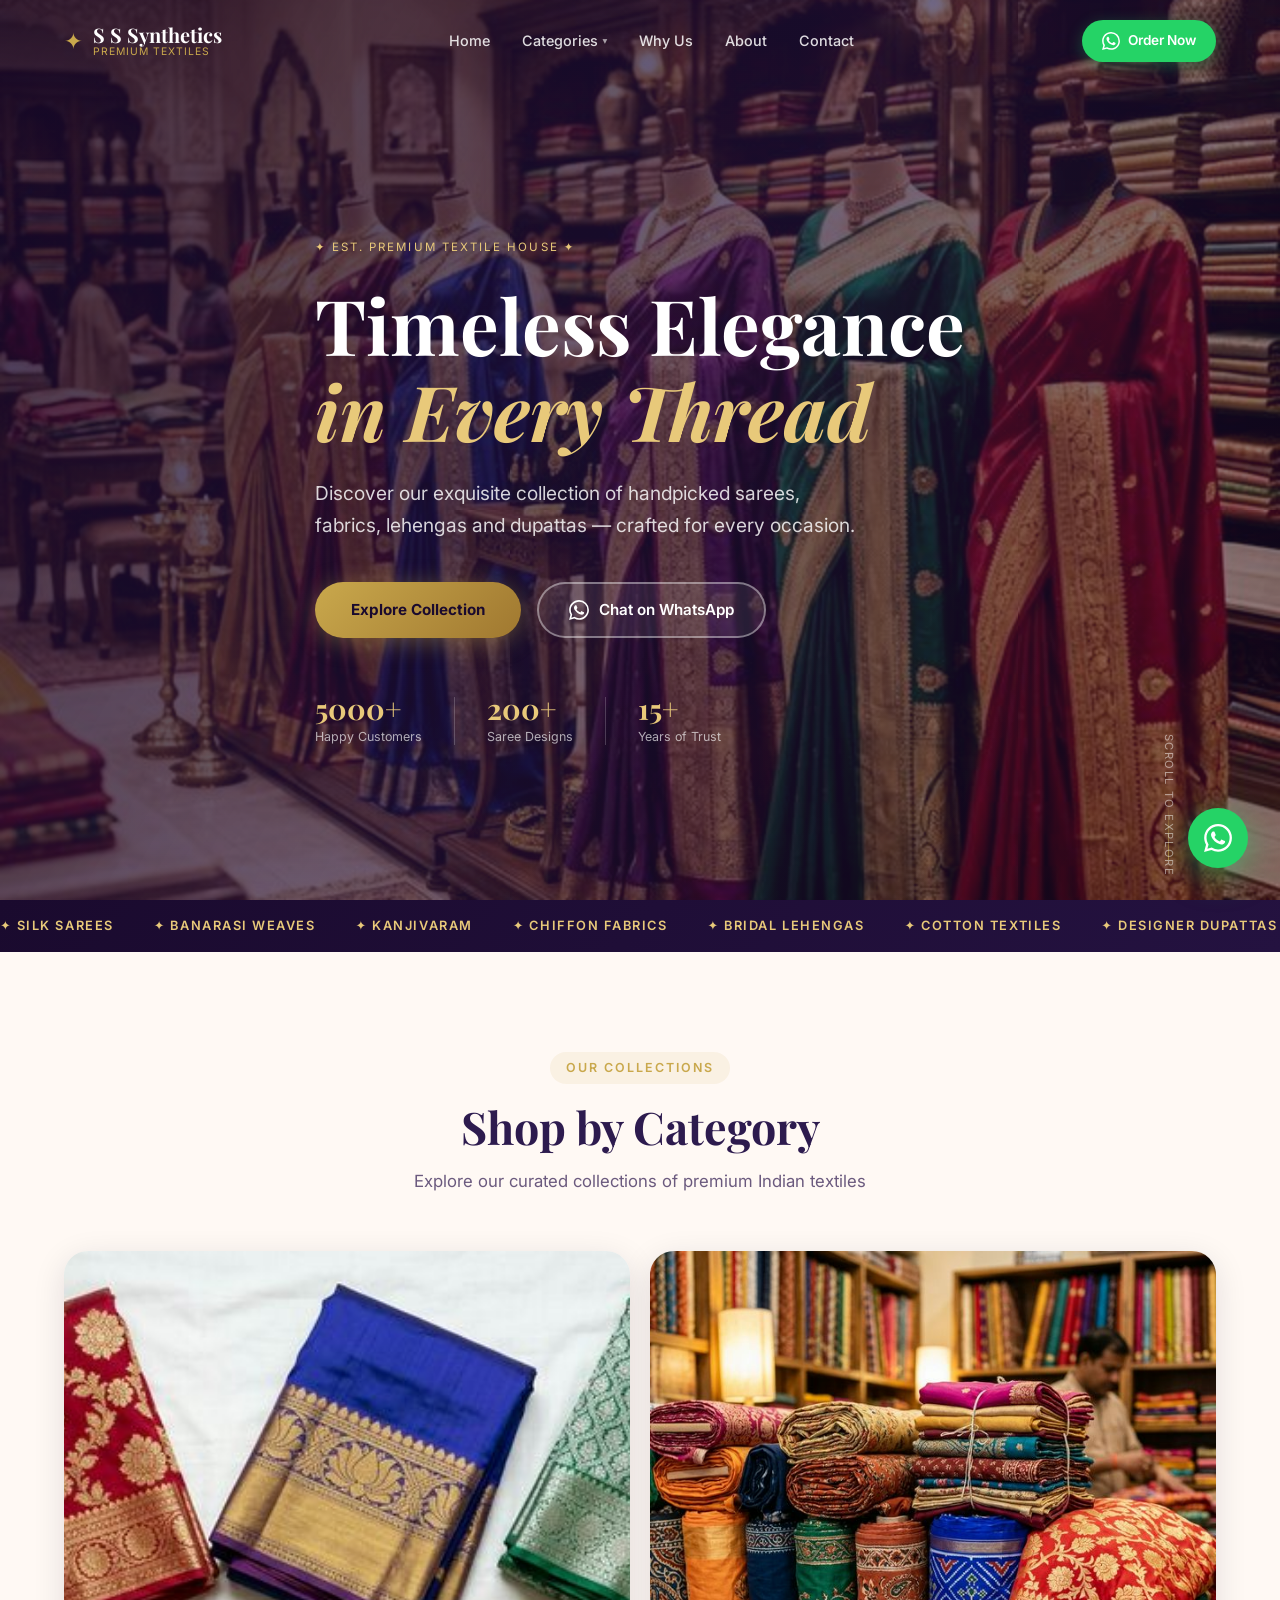
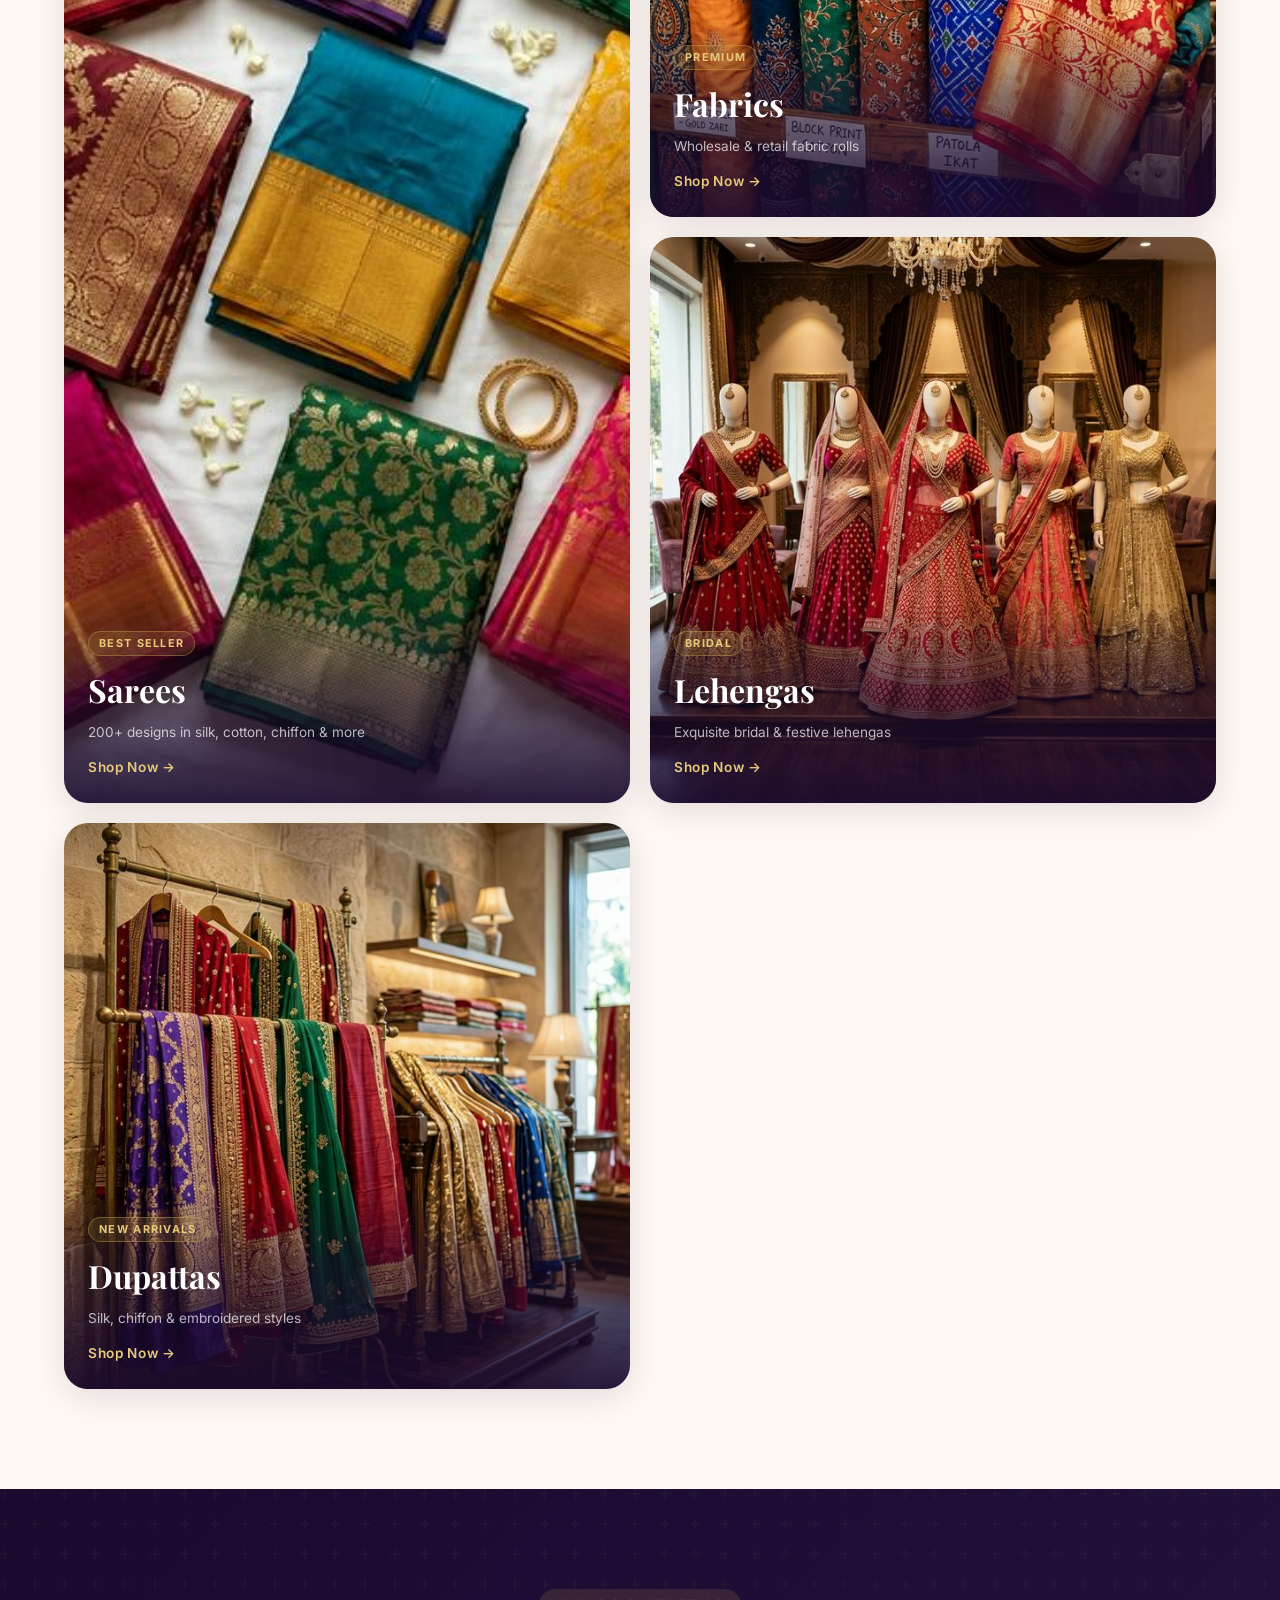
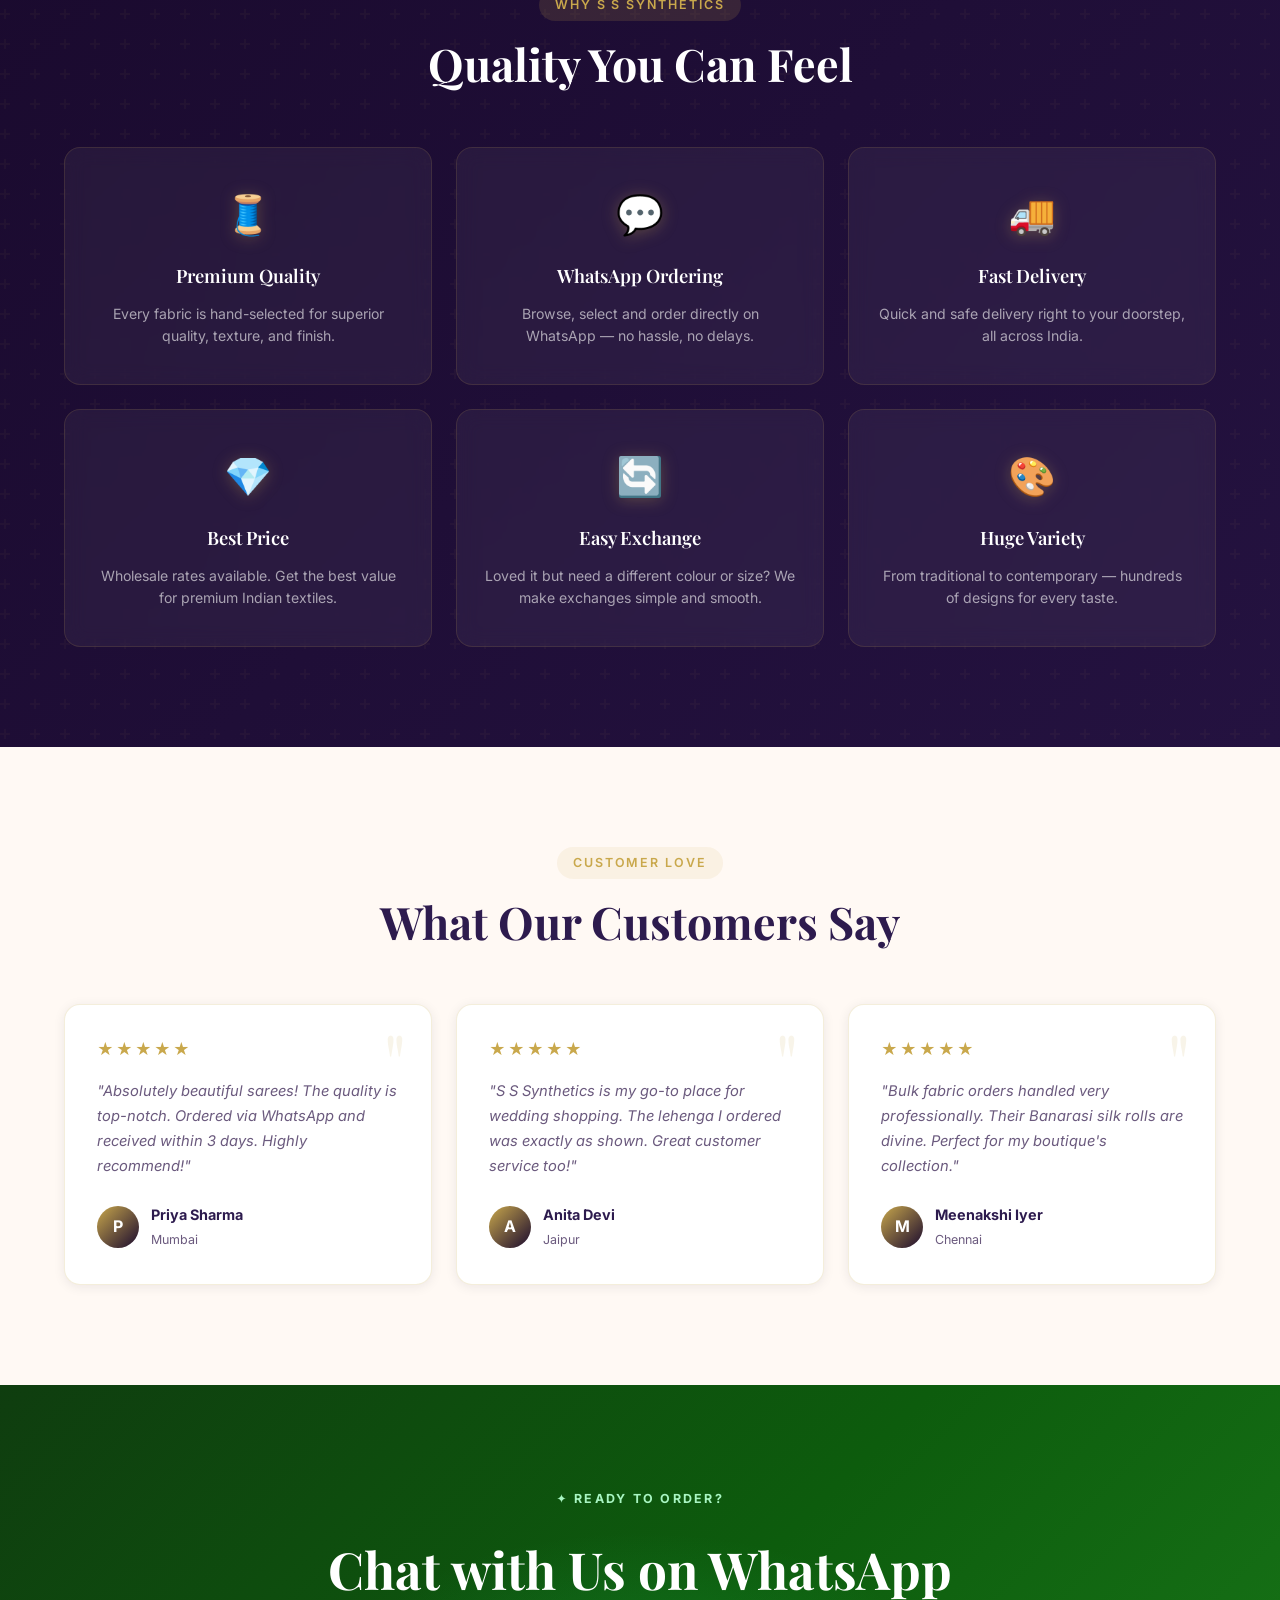
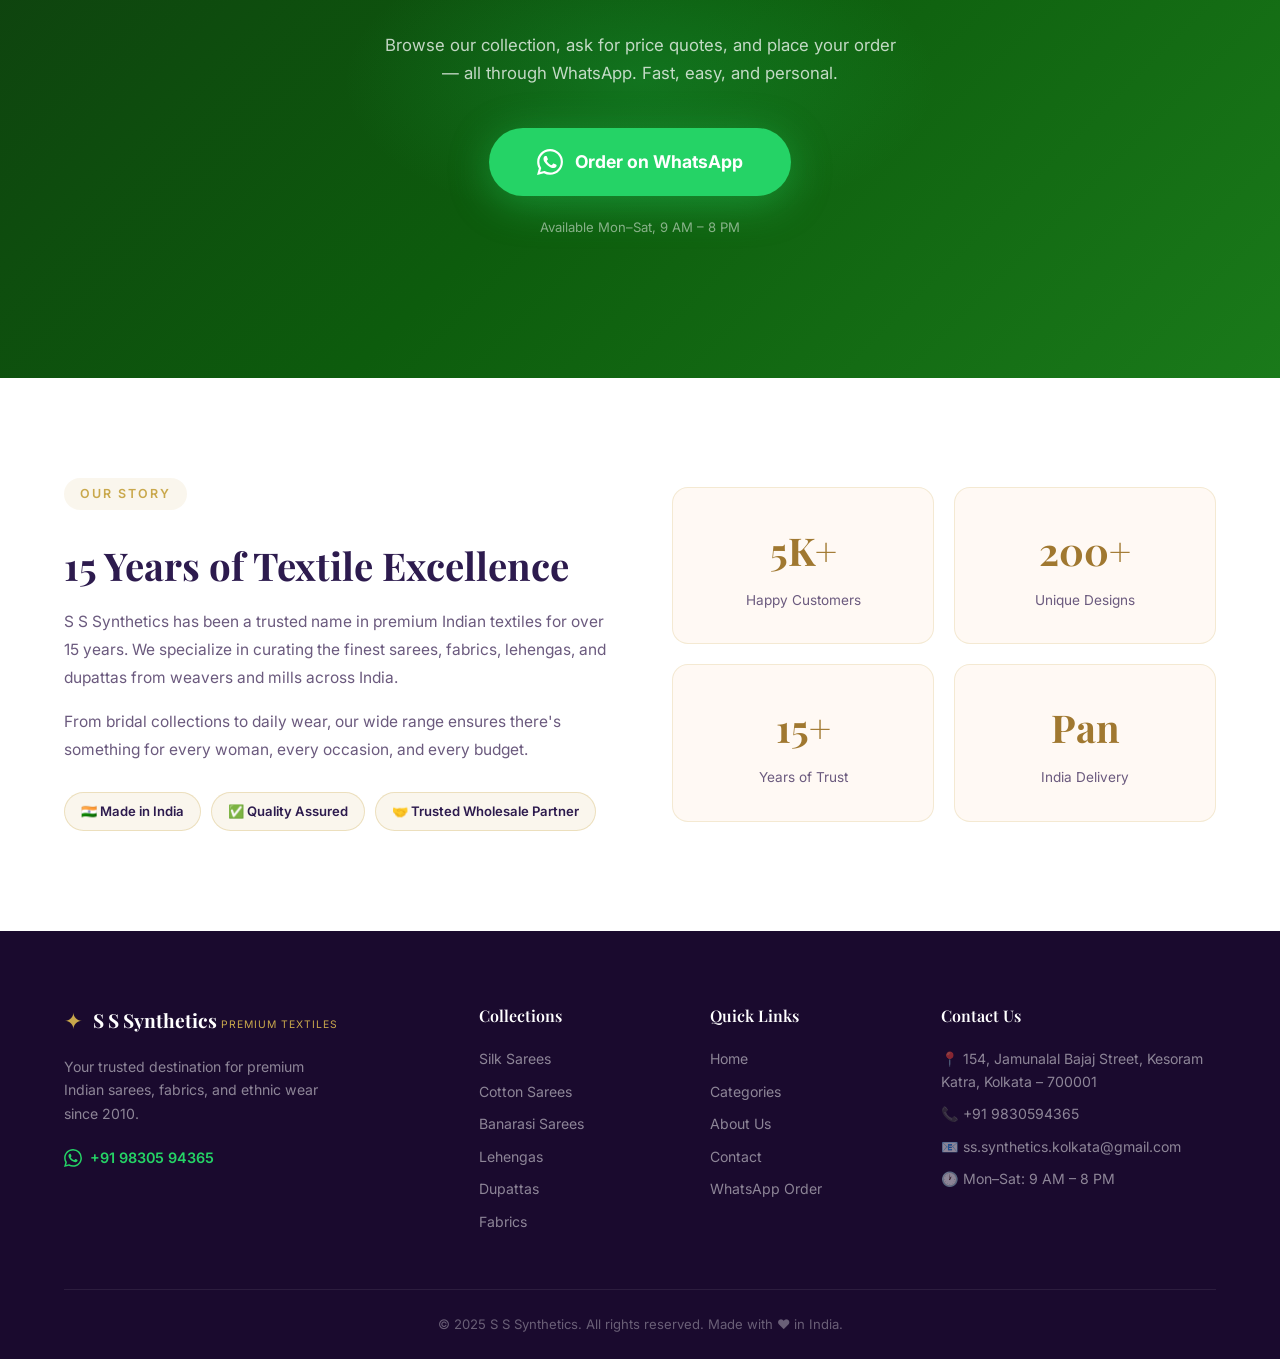
==== commit 8d52b0ec: "Merge branch 'new-design'" ====
--- a/index.html
+++ b/index.html
@@ -28,9 +28,18 @@
         </div>
       </a>
       <nav class="nav-links" id="navLinks">
-        <a href="#home">Home</a>
-        <a href="#categories">Categories</a>
-        <a href="#featured">Featured</a>
+        <a href="index.html">Home</a>
+        <div class="nav-item">
+          <a href="categories.html">Categories <span class="nav-caret">▾</span></a>
+          <div class="nav-dropdown">
+            <a href="sarees.html"><span class="dd-icon">🥻</span> Sarees</a>
+            <a href="suits.html"><span class="dd-icon">👗</span> Suits</a>
+            <a href="dresses.html"><span class="dd-icon">✨</span> Dresses &amp; Lehengas</a>
+            <a href="index.html#categories"><span class="dd-icon">🧵</span> Fabrics</a>
+            <a href="index.html#categories"><span class="dd-icon">🪭</span> Dupattas</a>
+          </div>
+        </div>
+        <a href="#featured">Why Us</a>
         <a href="#about">About</a>
         <a href="#contact">Contact</a>
       </nav>
--- a/style.css
+++ b/style.css
@@ -965,3 +965,483 @@
   .stat-divider { display: none; }
   .about-visual { grid-template-columns: 1fr 1fr; }
 }
+
+/* ============================================================
+   MULTI-PAGE EXTENSIONS
+   ============================================================ */
+
+/* ── NAV DROPDOWN ─────────────────────────────────────────── */
+.nav-item { position: relative; }
+.nav-item > a { display: flex; align-items: center; gap: 4px; }
+.nav-item > a::after { display: none; }
+.nav-caret {
+  font-size: 0.6rem;
+  transition: transform var(--transition);
+  display: inline-block;
+  opacity: 0.7;
+}
+.nav-item:hover .nav-caret { transform: rotate(180deg); }
+.nav-dropdown {
+  position: absolute;
+  top: calc(100% + 14px);
+  left: 50%;
+  transform: translateX(-50%);
+  background: white;
+  border: 1px solid rgba(201,168,76,0.15);
+  border-radius: var(--radius-md);
+  box-shadow: var(--shadow-lg);
+  padding: 8px;
+  min-width: 200px;
+  opacity: 0;
+  pointer-events: none;
+  transform: translateX(-50%) translateY(8px);
+  transition: opacity var(--transition), transform var(--transition);
+  z-index: 500;
+}
+.nav-item:hover .nav-dropdown {
+  opacity: 1;
+  pointer-events: auto;
+  transform: translateX(-50%) translateY(0);
+}
+.nav-dropdown a {
+  display: flex;
+  align-items: center;
+  gap: 10px;
+  padding: 10px 14px;
+  border-radius: 10px;
+  font-size: 0.88rem;
+  font-weight: 500;
+  color: var(--clr-text-muted) !important;
+  transition: background var(--transition), color var(--transition);
+}
+.nav-dropdown a::after { display: none !important; }
+.nav-dropdown a:hover {
+  background: rgba(201,168,76,0.08);
+  color: var(--clr-text) !important;
+}
+.nav-dropdown a .dd-icon { font-size: 1rem; }
+
+/* ── PAGE HERO (inner pages) ─────────────────────────────── */
+.page-hero {
+  background: linear-gradient(135deg, var(--clr-deep) 0%, var(--clr-deep2) 100%);
+  padding: 120px 0 60px;
+  text-align: center;
+  position: relative;
+  overflow: hidden;
+}
+.page-hero::before {
+  content: '';
+  position: absolute;
+  inset: 0;
+  background: url("data:image/svg+xml,%3Csvg width='60' height='60' viewBox='0 0 60 60' xmlns='http://www.w3.org/2000/svg'%3E%3Cg fill='none' fill-rule='evenodd'%3E%3Cg fill='%23c9a84c' fill-opacity='0.05'%3E%3Cpath d='M36 34v-4h-2v4h-4v2h4v4h2v-4h4v-2h-4zm0-30V0h-2v4h-4v2h4v4h2V6h4V4h-4zM6 34v-4H4v4H0v2h4v4h2v-4h4v-2H6zM6 4V0H4v4H0v2h4v4h2V6h4V4H6z'/%3E%3C/g%3E%3C/g%3E%3C/svg%3E");
+}
+.page-hero-tag {
+  display: inline-block;
+  font-size: 0.72rem;
+  font-weight: 700;
+  letter-spacing: 0.18em;
+  text-transform: uppercase;
+  color: var(--clr-gold-light);
+  margin-bottom: 14px;
+  position: relative;
+}
+.page-hero h1 {
+  font-family: var(--font-serif);
+  font-size: clamp(2rem, 4vw, 3.2rem);
+  color: white;
+  font-weight: 700;
+  line-height: 1.15;
+  margin-bottom: 14px;
+  position: relative;
+}
+.page-hero p {
+  font-size: 1rem;
+  color: rgba(255,255,255,0.65);
+  max-width: 500px;
+  margin: 0 auto;
+  position: relative;
+}
+
+/* ── BREADCRUMB ───────────────────────────────────────────── */
+.breadcrumb {
+  padding: 14px 0;
+  border-bottom: 1px solid var(--clr-border);
+  background: white;
+}
+.breadcrumb-inner {
+  max-width: 1200px;
+  margin: 0 auto;
+  padding: 0 24px;
+  display: flex;
+  align-items: center;
+  gap: 8px;
+  font-size: 0.82rem;
+  color: var(--clr-text-muted);
+}
+.breadcrumb-inner a { color: var(--clr-text-muted); transition: color var(--transition); }
+.breadcrumb-inner a:hover { color: var(--clr-gold-dark); }
+.breadcrumb-inner .bc-sep { opacity: 0.4; font-size: 0.7rem; }
+.breadcrumb-inner .bc-current { color: var(--clr-text); font-weight: 500; }
+
+/* ── PRODUCT LISTING PAGE ─────────────────────────────────── */
+.listing-page { padding: 48px 0 100px; background: var(--clr-surface); }
+
+/* Filter bar */
+.filter-bar {
+  display: flex;
+  align-items: center;
+  justify-content: space-between;
+  flex-wrap: wrap;
+  gap: 16px;
+  margin-bottom: 40px;
+  padding-bottom: 24px;
+  border-bottom: 1px solid var(--clr-border);
+}
+.filter-chips { display: flex; flex-wrap: wrap; gap: 8px; }
+.chip {
+  font-size: 0.8rem;
+  font-weight: 600;
+  padding: 7px 16px;
+  border-radius: 50px;
+  border: 1.5px solid var(--clr-border);
+  color: var(--clr-text-muted);
+  cursor: pointer;
+  background: white;
+  transition: all var(--transition);
+  text-decoration: none;
+}
+.chip:hover, .chip.active {
+  border-color: var(--clr-gold);
+  color: var(--clr-gold-dark);
+  background: rgba(201,168,76,0.08);
+}
+.result-count {
+  font-size: 0.85rem;
+  color: var(--clr-text-muted);
+  white-space: nowrap;
+}
+.result-count strong { color: var(--clr-text); }
+
+/* Product grid */
+.product-grid {
+  display: grid;
+  grid-template-columns: repeat(4, 1fr);
+  gap: 24px;
+}
+
+/* Product card */
+.product-card {
+  background: white;
+  border-radius: var(--radius-md);
+  overflow: hidden;
+  box-shadow: var(--shadow-sm);
+  border: 1px solid var(--clr-border);
+  transition: transform var(--transition), box-shadow var(--transition);
+  display: flex;
+  flex-direction: column;
+}
+.product-card:hover {
+  transform: translateY(-6px);
+  box-shadow: var(--shadow-md);
+}
+.product-img-wrap {
+  position: relative;
+  overflow: hidden;
+  aspect-ratio: 3/4;
+  background: #f5f0f8;
+}
+.product-img-wrap img {
+  width: 100%; height: 100%;
+  object-fit: cover;
+  transition: transform 0.6s ease;
+}
+.product-card:hover .product-img-wrap img { transform: scale(1.06); }
+.product-badge {
+  position: absolute;
+  top: 12px; left: 12px;
+  font-size: 0.65rem;
+  font-weight: 700;
+  letter-spacing: 0.1em;
+  text-transform: uppercase;
+  padding: 4px 10px;
+  border-radius: 50px;
+  background: var(--clr-gold);
+  color: var(--clr-deep);
+}
+.product-badge.badge-new { background: var(--clr-green); color: white; }
+.product-badge.badge-hot { background: #e53935; color: white; }
+.product-wa-btn {
+  position: absolute;
+  bottom: 12px; right: 12px;
+  width: 38px; height: 38px;
+  background: var(--clr-green);
+  border-radius: 50%;
+  display: flex; align-items: center; justify-content: center;
+  box-shadow: 0 4px 16px rgba(37,211,102,0.4);
+  opacity: 0;
+  transform: scale(0.8);
+  transition: all var(--transition);
+  color: white;
+}
+.product-card:hover .product-wa-btn {
+  opacity: 1;
+  transform: scale(1);
+}
+.product-info { padding: 16px; flex: 1; display: flex; flex-direction: column; gap: 6px; }
+.product-name {
+  font-family: var(--font-serif);
+  font-size: 1rem;
+  font-weight: 600;
+  color: var(--clr-text);
+  line-height: 1.3;
+}
+.product-desc {
+  font-size: 0.78rem;
+  color: var(--clr-text-muted);
+  line-height: 1.5;
+}
+.product-footer {
+  display: flex;
+  align-items: center;
+  justify-content: space-between;
+  margin-top: auto;
+  padding-top: 10px;
+}
+.product-price {
+  font-family: var(--font-serif);
+  font-size: 1.1rem;
+  font-weight: 700;
+  color: var(--clr-gold-dark);
+}
+.product-price span {
+  font-size: 0.75rem;
+  text-decoration: line-through;
+  color: var(--clr-text-muted);
+  font-weight: 400;
+  margin-left: 4px;
+  font-family: var(--font-sans);
+}
+.product-order-btn {
+  display: inline-flex;
+  align-items: center;
+  gap: 6px;
+  font-size: 0.78rem;
+  font-weight: 600;
+  color: white;
+  background: var(--clr-green);
+  padding: 7px 14px;
+  border-radius: 50px;
+  transition: all var(--transition);
+  white-space: nowrap;
+}
+.product-order-btn:hover {
+  background: var(--clr-green-dark);
+  transform: scale(1.03);
+}
+
+/* ── CATEGORIES OVERVIEW PAGE ─────────────────────────────── */
+.cat-overview { padding: 60px 0 100px; background: var(--clr-surface); }
+.cat-overview-grid {
+  display: grid;
+  grid-template-columns: repeat(3, 1fr);
+  gap: 28px;
+}
+.cat-overview-card {
+  background: white;
+  border-radius: var(--radius-lg);
+  overflow: hidden;
+  box-shadow: var(--shadow-sm);
+  border: 1px solid var(--clr-border);
+  transition: transform var(--transition), box-shadow var(--transition);
+  text-decoration: none;
+  display: block;
+}
+.cat-overview-card:hover {
+  transform: translateY(-6px);
+  box-shadow: var(--shadow-md);
+}
+.cat-overview-img {
+  width: 100%;
+  aspect-ratio: 4/3;
+  overflow: hidden;
+}
+.cat-overview-img img { width: 100%; height: 100%; object-fit: cover; transition: transform 0.6s ease; }
+.cat-overview-card:hover .cat-overview-img img { transform: scale(1.05); }
+.cat-overview-body {
+  padding: 24px;
+  display: flex;
+  align-items: center;
+  justify-content: space-between;
+}
+.cat-overview-body h3 {
+  font-family: var(--font-serif);
+  font-size: 1.2rem;
+  color: var(--clr-text);
+  font-weight: 700;
+}
+.cat-overview-body p { font-size: 0.82rem; color: var(--clr-text-muted); margin-top: 4px; }
+.cat-arrow {
+  width: 36px; height: 36px;
+  border-radius: 50%;
+  background: rgba(201,168,76,0.1);
+  border: 1px solid rgba(201,168,76,0.3);
+  color: var(--clr-gold-dark);
+  display: flex; align-items: center; justify-content: center;
+  font-size: 1rem;
+  flex-shrink: 0;
+  transition: all var(--transition);
+}
+.cat-overview-card:hover .cat-arrow {
+  background: var(--clr-gold);
+  color: white;
+  transform: translateX(4px);
+}
+
+/* ── PRODUCT DETAIL PAGE ──────────────────────────────────── */
+.product-detail { padding: 60px 0 100px; background: var(--clr-surface); }
+.product-detail-grid {
+  display: grid;
+  grid-template-columns: 1fr 1fr;
+  gap: 64px;
+  align-items: start;
+}
+.product-gallery { position: sticky; top: 100px; }
+.product-gallery-main {
+  border-radius: var(--radius-lg);
+  overflow: hidden;
+  aspect-ratio: 3/4;
+  background: #f5f0f8;
+  margin-bottom: 12px;
+}
+.product-gallery-main img { width: 100%; height: 100%; object-fit: cover; }
+.product-gallery-thumbs { display: flex; gap: 10px; }
+.thumb {
+  width: 72px; height: 90px;
+  border-radius: 10px;
+  overflow: hidden;
+  border: 2px solid var(--clr-border);
+  cursor: pointer;
+  transition: border-color var(--transition);
+  flex-shrink: 0;
+}
+.thumb:hover, .thumb.active { border-color: var(--clr-gold); }
+.thumb img { width: 100%; height: 100%; object-fit: cover; }
+.product-detail-info { padding-top: 8px; }
+.product-detail-tag {
+  display: inline-block;
+  font-size: 0.7rem;
+  font-weight: 700;
+  letter-spacing: 0.14em;
+  text-transform: uppercase;
+  color: var(--clr-gold);
+  background: rgba(201,168,76,0.1);
+  padding: 4px 12px;
+  border-radius: 50px;
+  margin-bottom: 14px;
+}
+.product-detail-name {
+  font-family: var(--font-serif);
+  font-size: clamp(1.6rem, 3vw, 2.2rem);
+  font-weight: 700;
+  color: var(--clr-text);
+  line-height: 1.2;
+  margin-bottom: 12px;
+}
+.product-detail-price {
+  font-family: var(--font-serif);
+  font-size: 1.8rem;
+  font-weight: 700;
+  color: var(--clr-gold-dark);
+  margin-bottom: 20px;
+}
+.product-detail-price del {
+  font-size: 1rem;
+  color: var(--clr-text-muted);
+  font-family: var(--font-sans);
+  font-weight: 400;
+  margin-left: 8px;
+}
+.product-detail-desc {
+  font-size: 0.95rem;
+  color: var(--clr-text-muted);
+  line-height: 1.8;
+  margin-bottom: 28px;
+  padding-bottom: 28px;
+  border-bottom: 1px solid var(--clr-border);
+}
+.product-specs { margin-bottom: 28px; }
+.product-specs h4 {
+  font-size: 0.8rem;
+  font-weight: 700;
+  letter-spacing: 0.1em;
+  text-transform: uppercase;
+  color: var(--clr-text-muted);
+  margin-bottom: 12px;
+}
+.spec-grid { display: grid; grid-template-columns: 1fr 1fr; gap: 10px; }
+.spec-item {
+  background: white;
+  border: 1px solid var(--clr-border);
+  border-radius: 10px;
+  padding: 12px 14px;
+}
+.spec-label { font-size: 0.72rem; color: var(--clr-text-muted); margin-bottom: 2px; }
+.spec-value { font-size: 0.9rem; font-weight: 600; color: var(--clr-text); }
+.product-detail-actions { display: flex; flex-direction: column; gap: 12px; }
+.btn-wa-order {
+  display: flex;
+  align-items: center;
+  justify-content: center;
+  gap: 12px;
+  background: var(--clr-green);
+  color: white;
+  font-size: 1rem;
+  font-weight: 700;
+  padding: 18px 32px;
+  border-radius: 50px;
+  box-shadow: 0 6px 28px rgba(37,211,102,0.35);
+  transition: all var(--transition);
+}
+.btn-wa-order:hover {
+  background: var(--clr-green-dark);
+  transform: translateY(-3px);
+  box-shadow: 0 12px 40px rgba(37,211,102,0.45);
+}
+.btn-enquire {
+  display: flex;
+  align-items: center;
+  justify-content: center;
+  gap: 10px;
+  border: 2px solid var(--clr-border);
+  color: var(--clr-text);
+  font-size: 0.95rem;
+  font-weight: 600;
+  padding: 16px 32px;
+  border-radius: 50px;
+  transition: all var(--transition);
+  background: white;
+}
+.btn-enquire:hover {
+  border-color: var(--clr-gold);
+  color: var(--clr-gold-dark);
+}
+
+/* ── RESPONSIVE: MULTI-PAGE ───────────────────────────────── */
+@media (max-width: 1024px) {
+  .product-grid { grid-template-columns: repeat(3, 1fr); }
+  .cat-overview-grid { grid-template-columns: repeat(2, 1fr); }
+  .product-detail-grid { grid-template-columns: 1fr; gap: 36px; }
+  .product-gallery { position: static; }
+}
+@media (max-width: 768px) {
+  .product-grid { grid-template-columns: repeat(2, 1fr); }
+  .cat-overview-grid { grid-template-columns: 1fr; }
+  .nav-dropdown { display: none; }
+  .filter-bar { flex-direction: column; align-items: flex-start; }
+  .spec-grid { grid-template-columns: 1fr; }
+}
+@media (max-width: 480px) {
+  .product-grid { grid-template-columns: repeat(2, 1fr); gap: 12px; }
+  .product-info { padding: 12px; }
+}
+
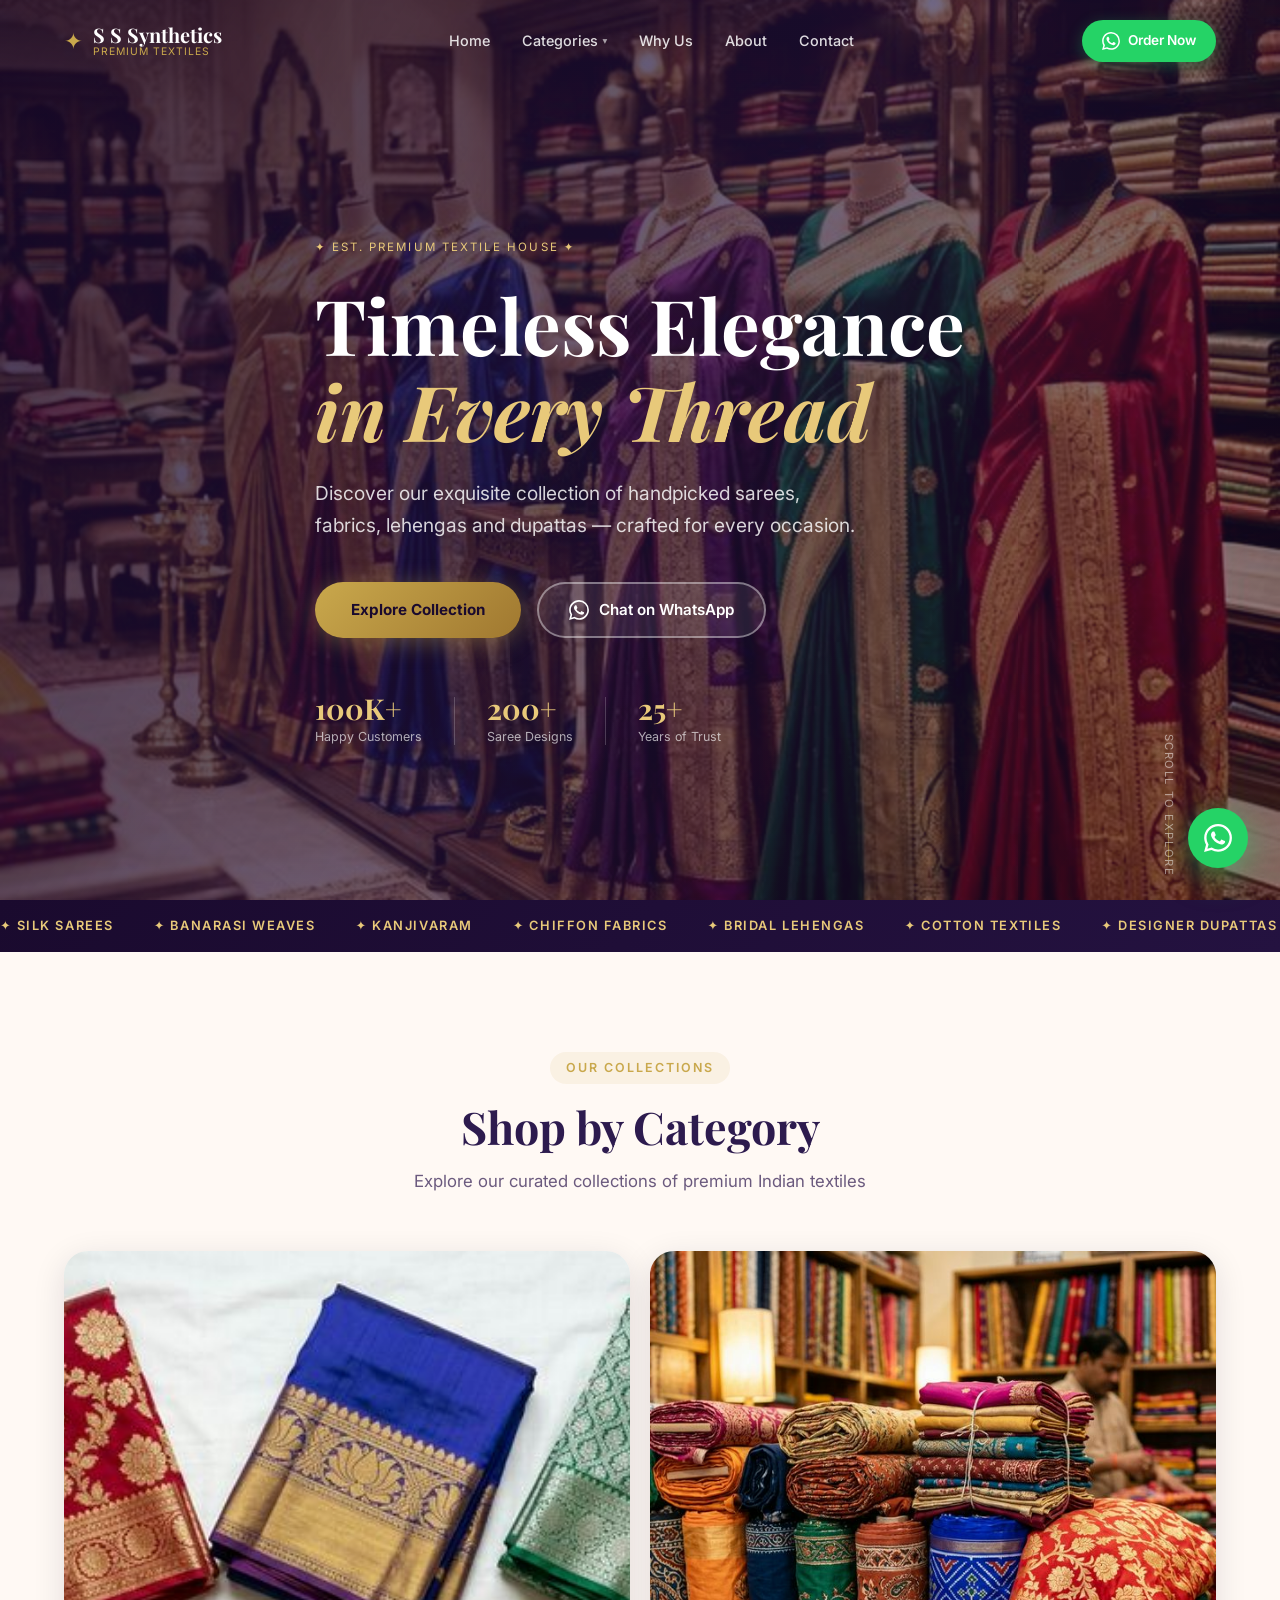
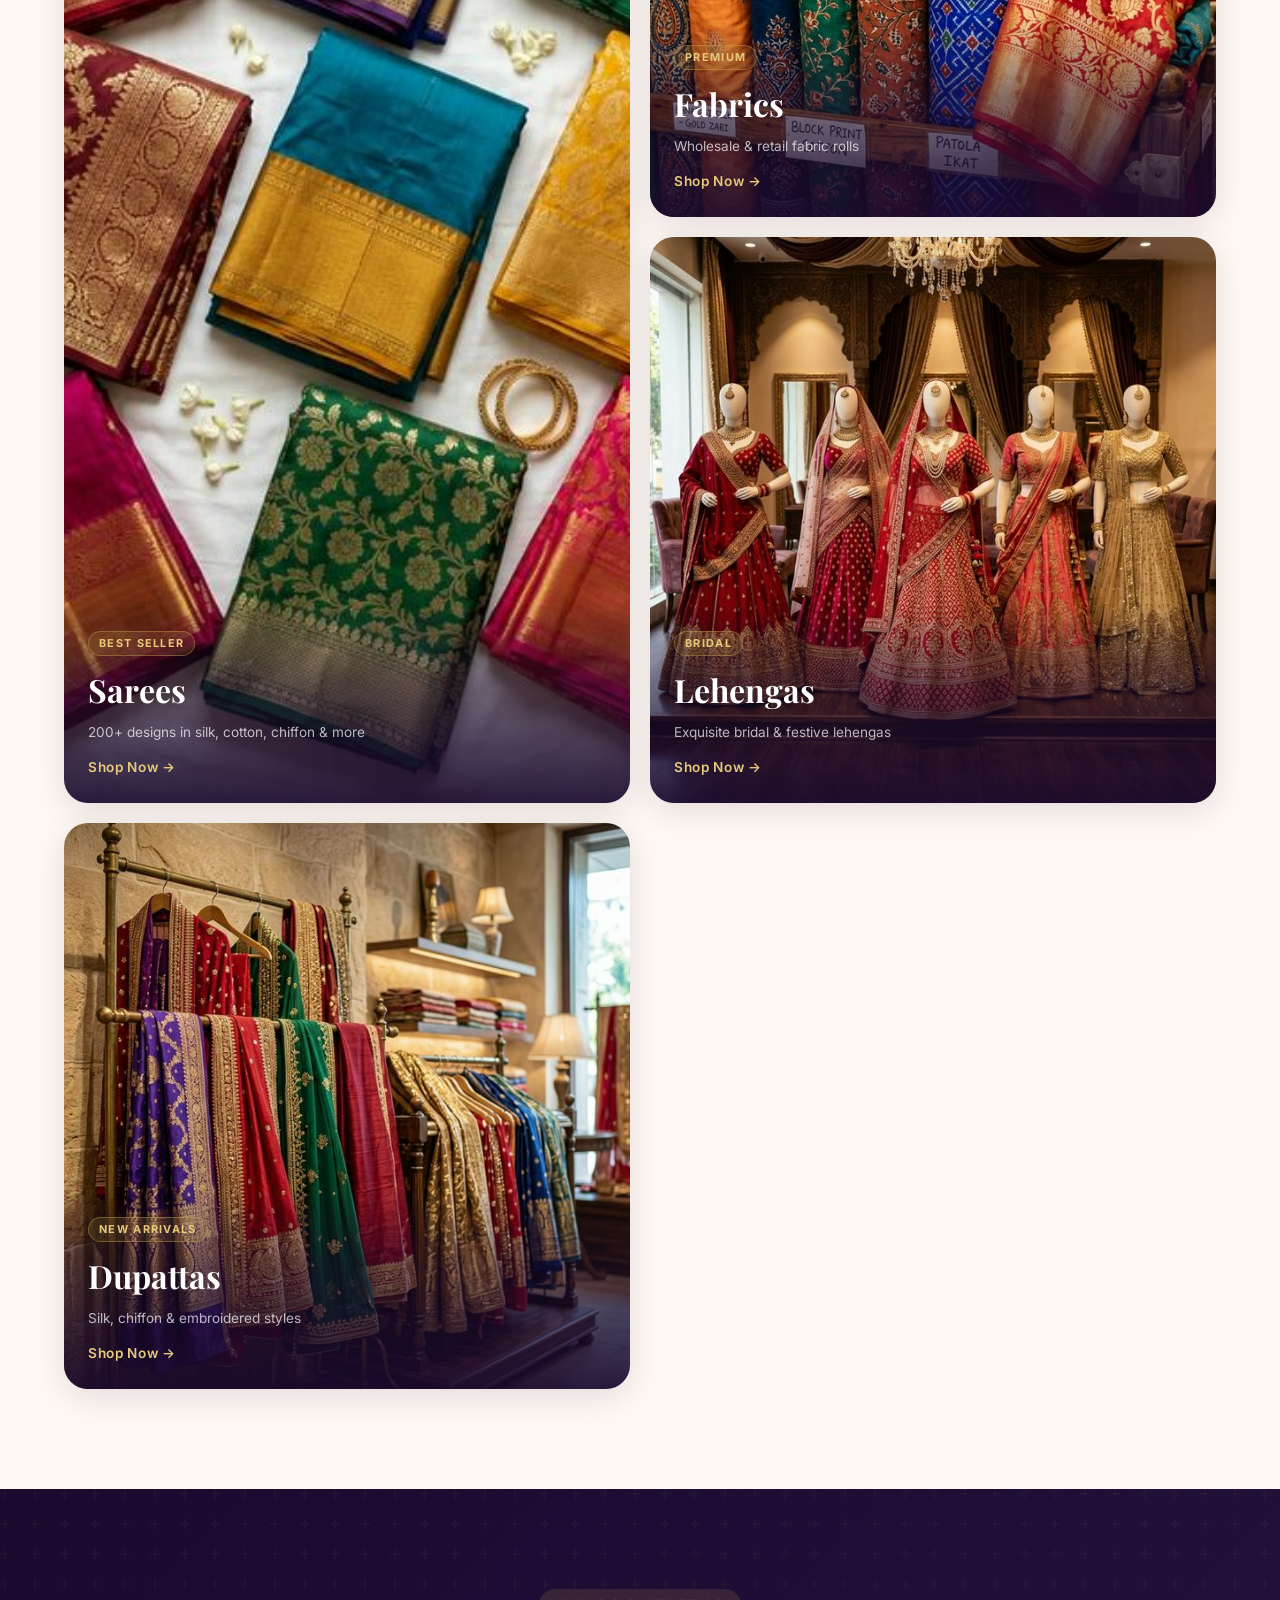
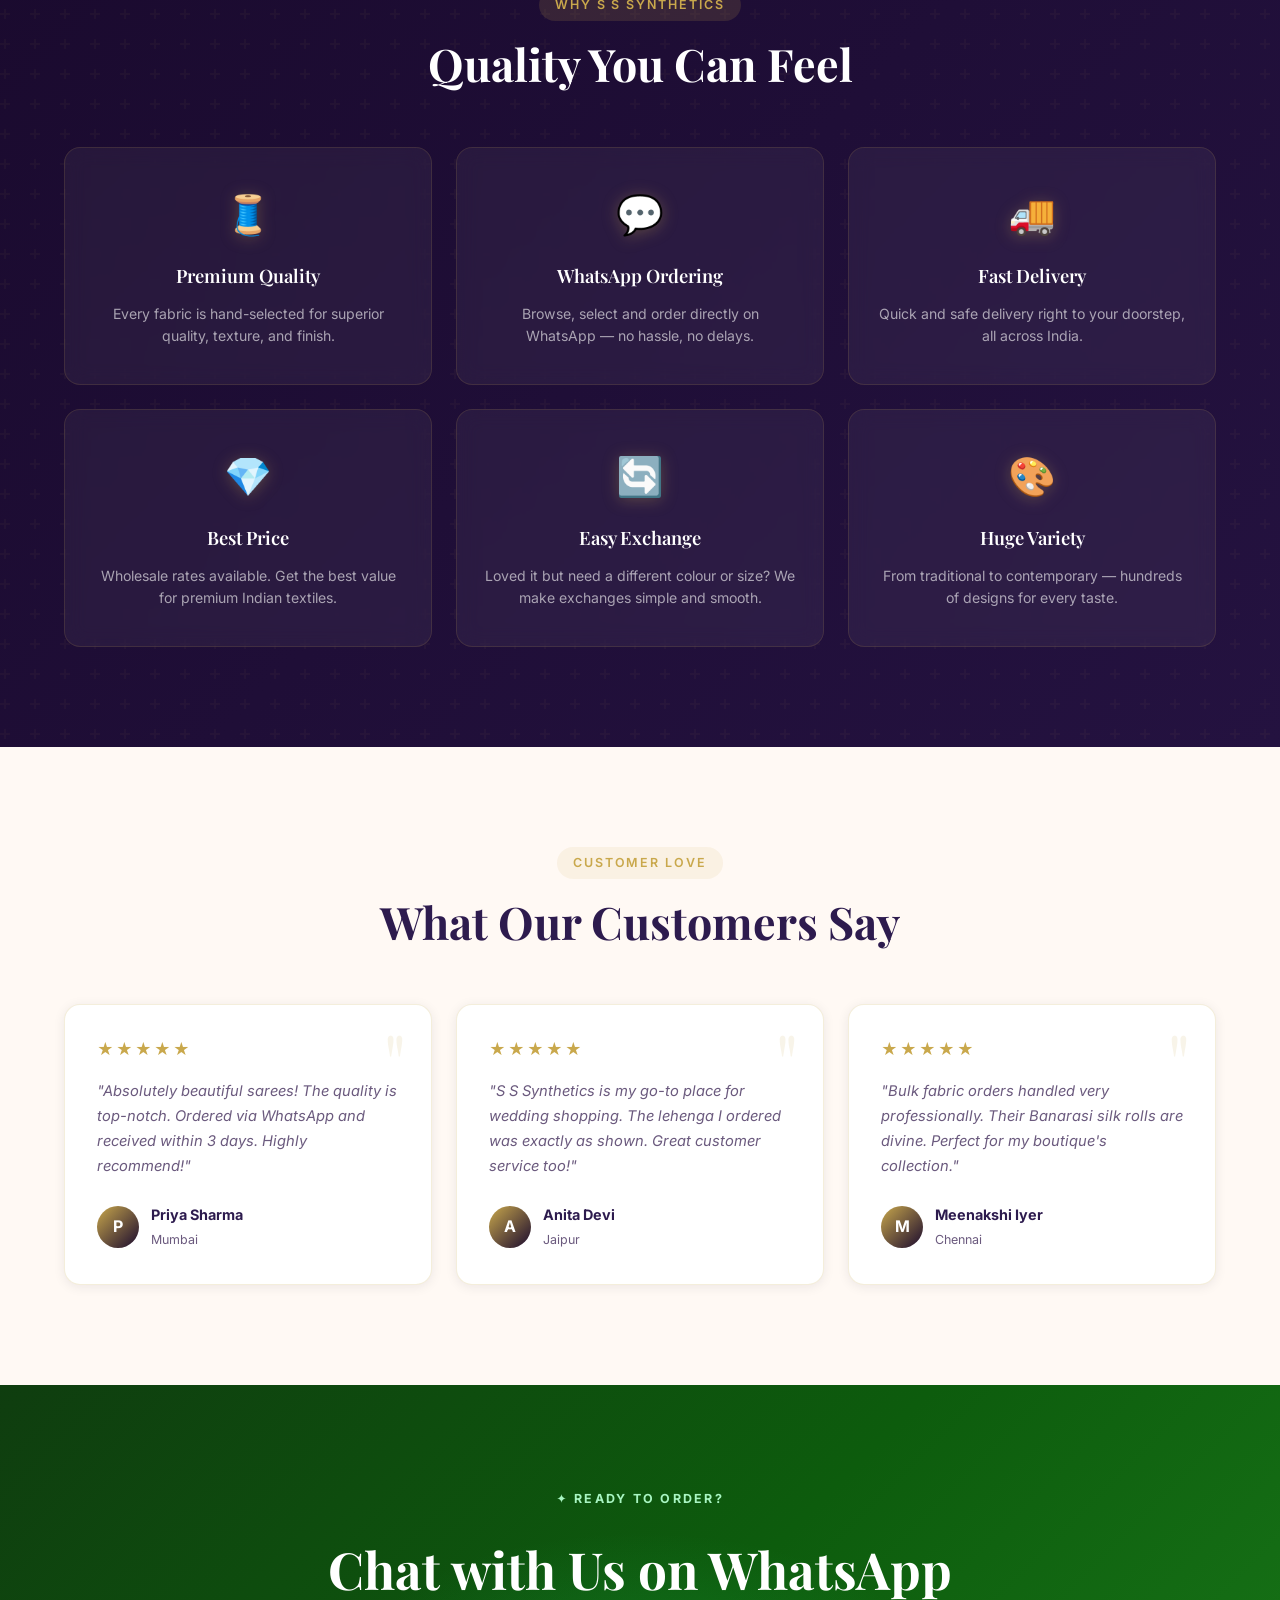
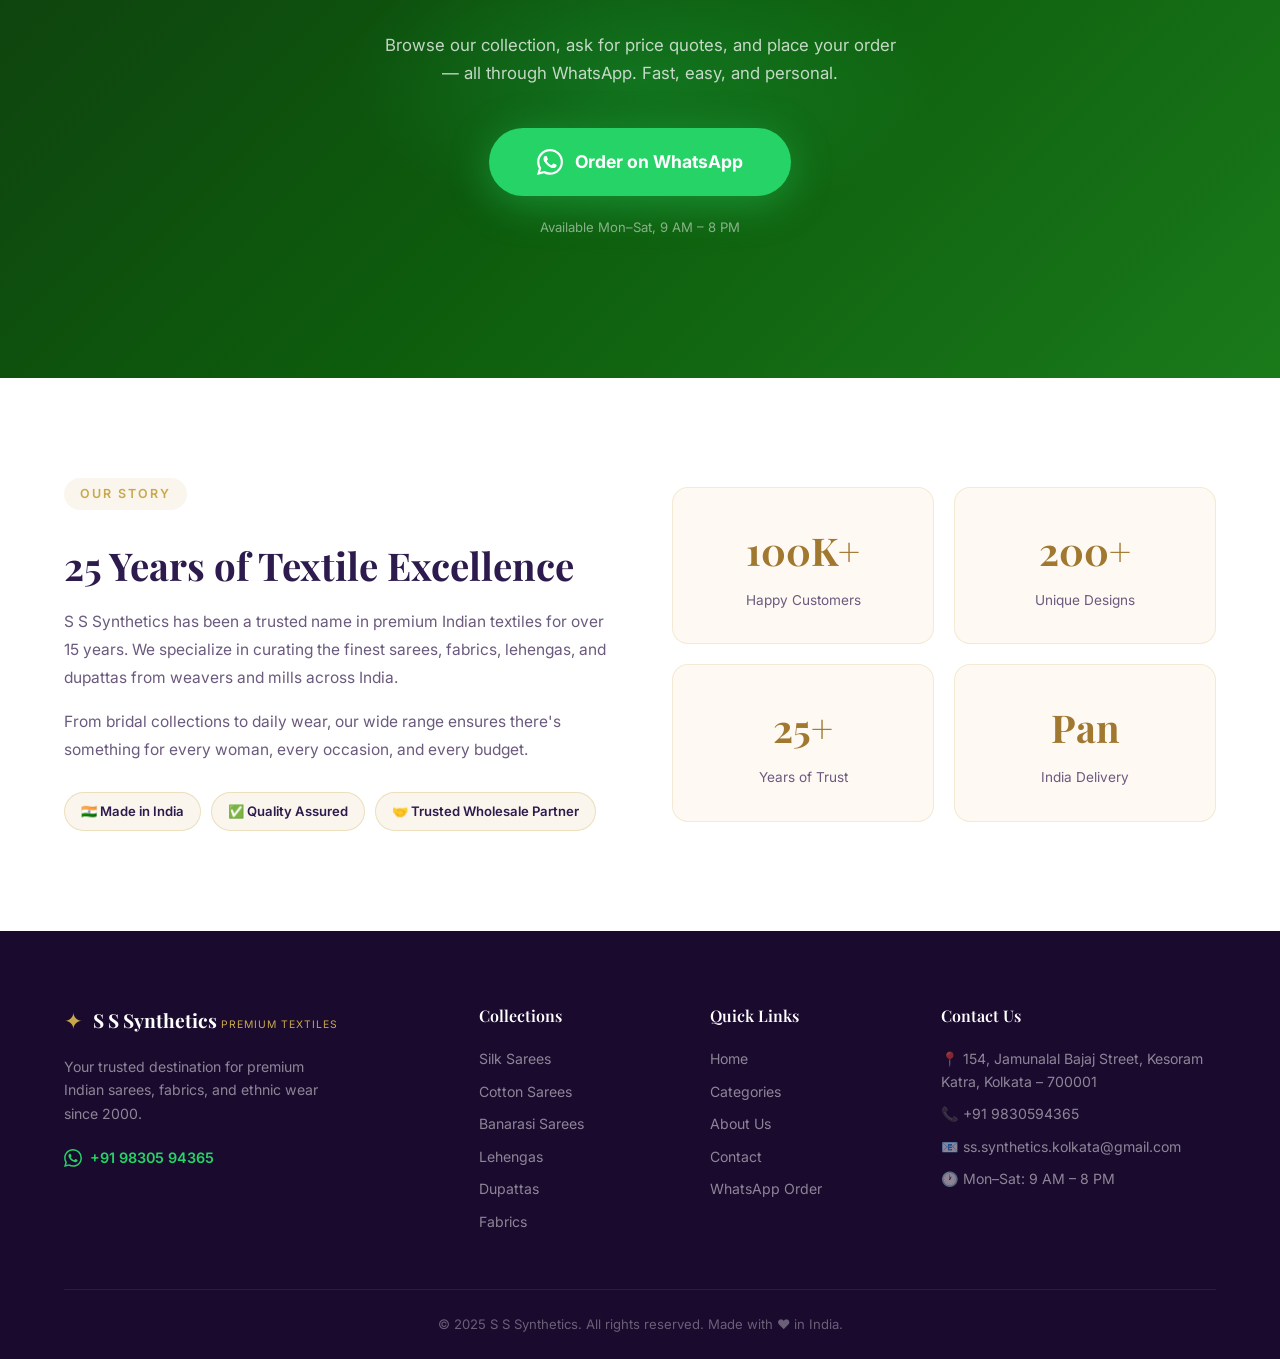
==== commit 47ce7569: "Info Update" ====
--- a/index.html
+++ b/index.html
@@ -87,11 +87,11 @@
         </a>
       </div>
       <div class="hero-stats">
-        <div class="stat"><strong>5000+</strong><span>Happy Customers</span></div>
+        <div class="stat"><strong>100K+</strong><span>Happy Customers</span></div>
         <div class="stat-divider"></div>
         <div class="stat"><strong>200+</strong><span>Saree Designs</span></div>
         <div class="stat-divider"></div>
-        <div class="stat"><strong>15+</strong><span>Years of Trust</span></div>
+        <div class="stat"><strong>25+</strong><span>Years of Trust</span></div>
       </div>
     </div>
     <div class="hero-scroll">
@@ -301,7 +301,7 @@
       <div class="about-grid">
         <div class="about-text">
           <span class="section-tag">Our Story</span>
-          <h2>15 Years of Textile Excellence</h2>
+          <h2>25 Years of Textile Excellence</h2>
           <p>S S Synthetics has been a trusted name in premium Indian textiles for over 15 years. We specialize in
             curating the finest sarees, fabrics, lehengas, and dupattas from weavers and mills across India.</p>
           <p>From bridal collections to daily wear, our wide range ensures there's something for every woman, every
@@ -314,7 +314,7 @@
         </div>
         <div class="about-visual">
           <div class="about-card">
-            <div class="about-num">5K+</div>
+            <div class="about-num">100K+</div>
             <p>Happy Customers</p>
           </div>
           <div class="about-card">
@@ -322,7 +322,7 @@
             <p>Unique Designs</p>
           </div>
           <div class="about-card">
-            <div class="about-num">15+</div>
+            <div class="about-num">25+</div>
             <p>Years of Trust</p>
           </div>
           <div class="about-card">
@@ -346,7 +346,7 @@
               <span class="logo-sub">Premium Textiles</span>
             </div>
           </div>
-          <p>Your trusted destination for premium Indian sarees, fabrics, and ethnic wear since 2010.</p>
+          <p>Your trusted destination for premium Indian sarees, fabrics, and ethnic wear since 2000.</p>
           <a href="https://wa.me/919830594365" class="footer-wa" target="_blank" rel="noopener">
             <svg viewBox="0 0 24 24" fill="currentColor" width="18" height="18">
               <path
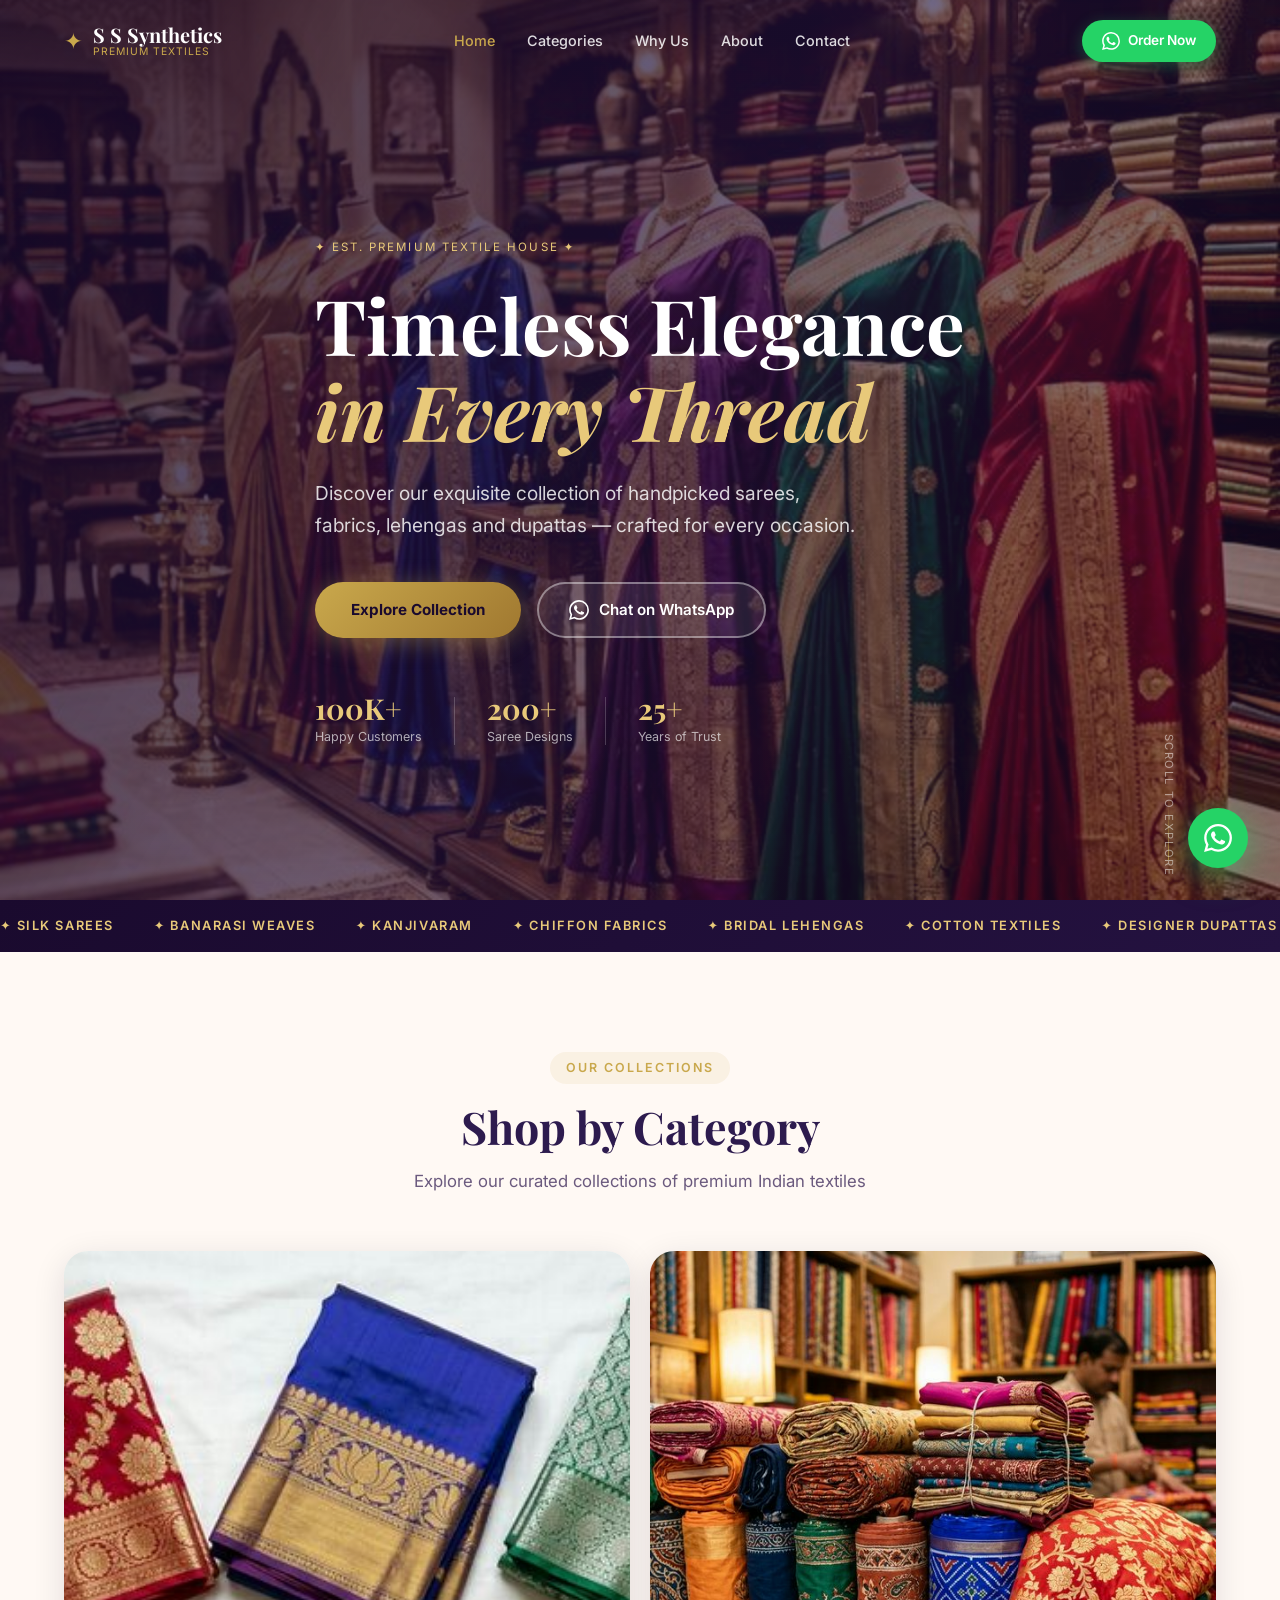
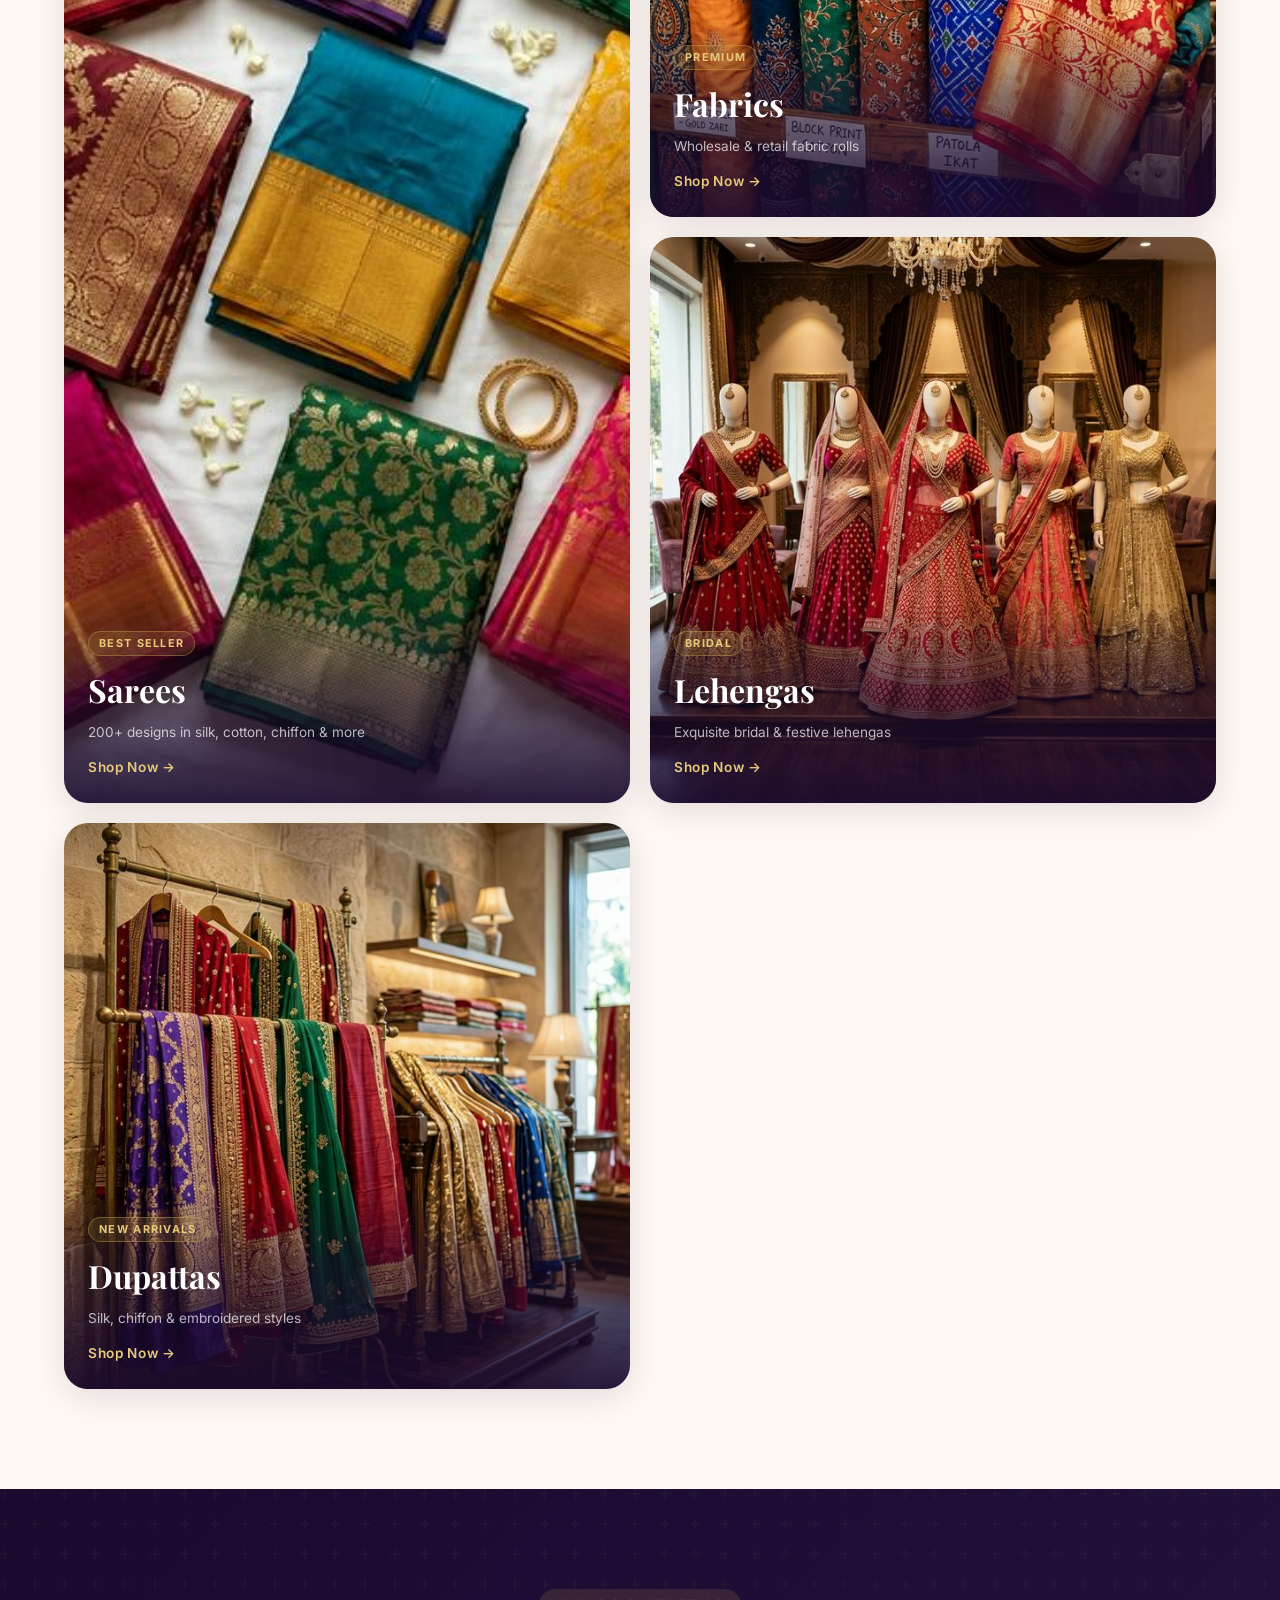
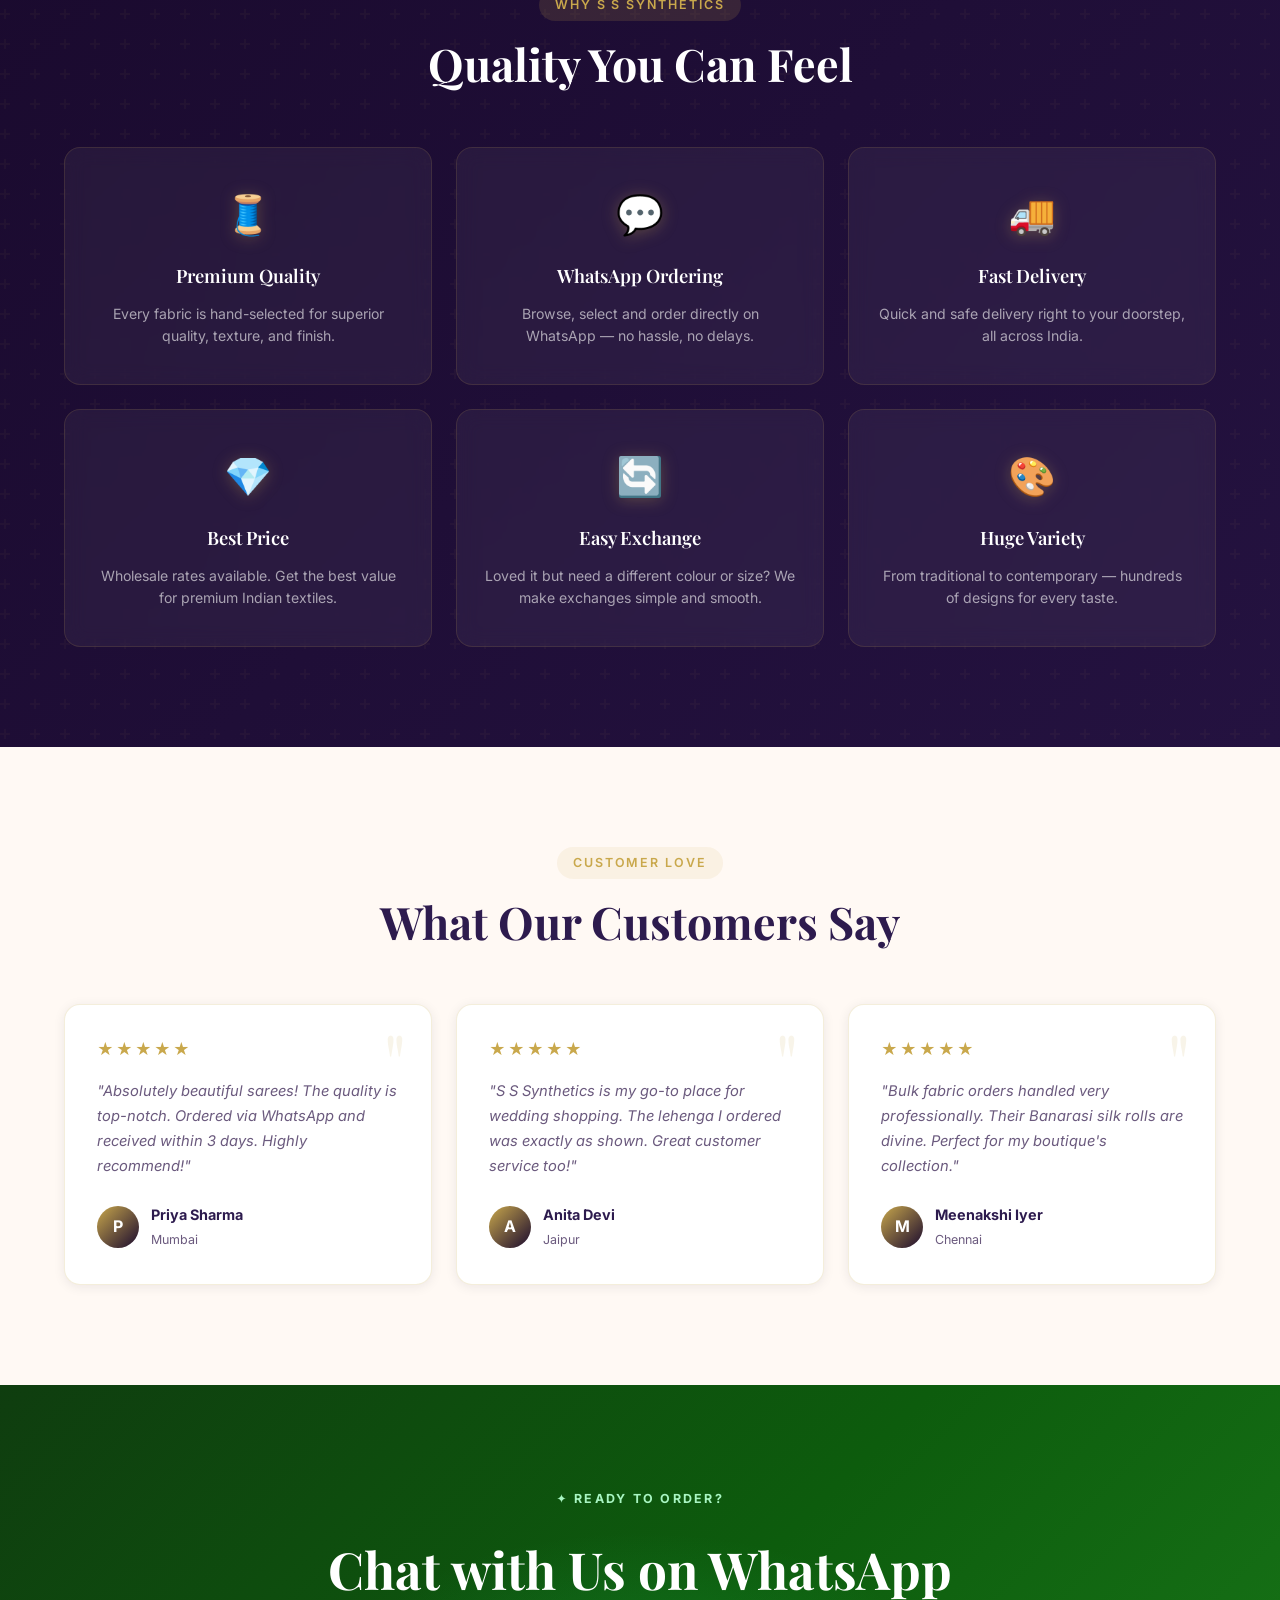
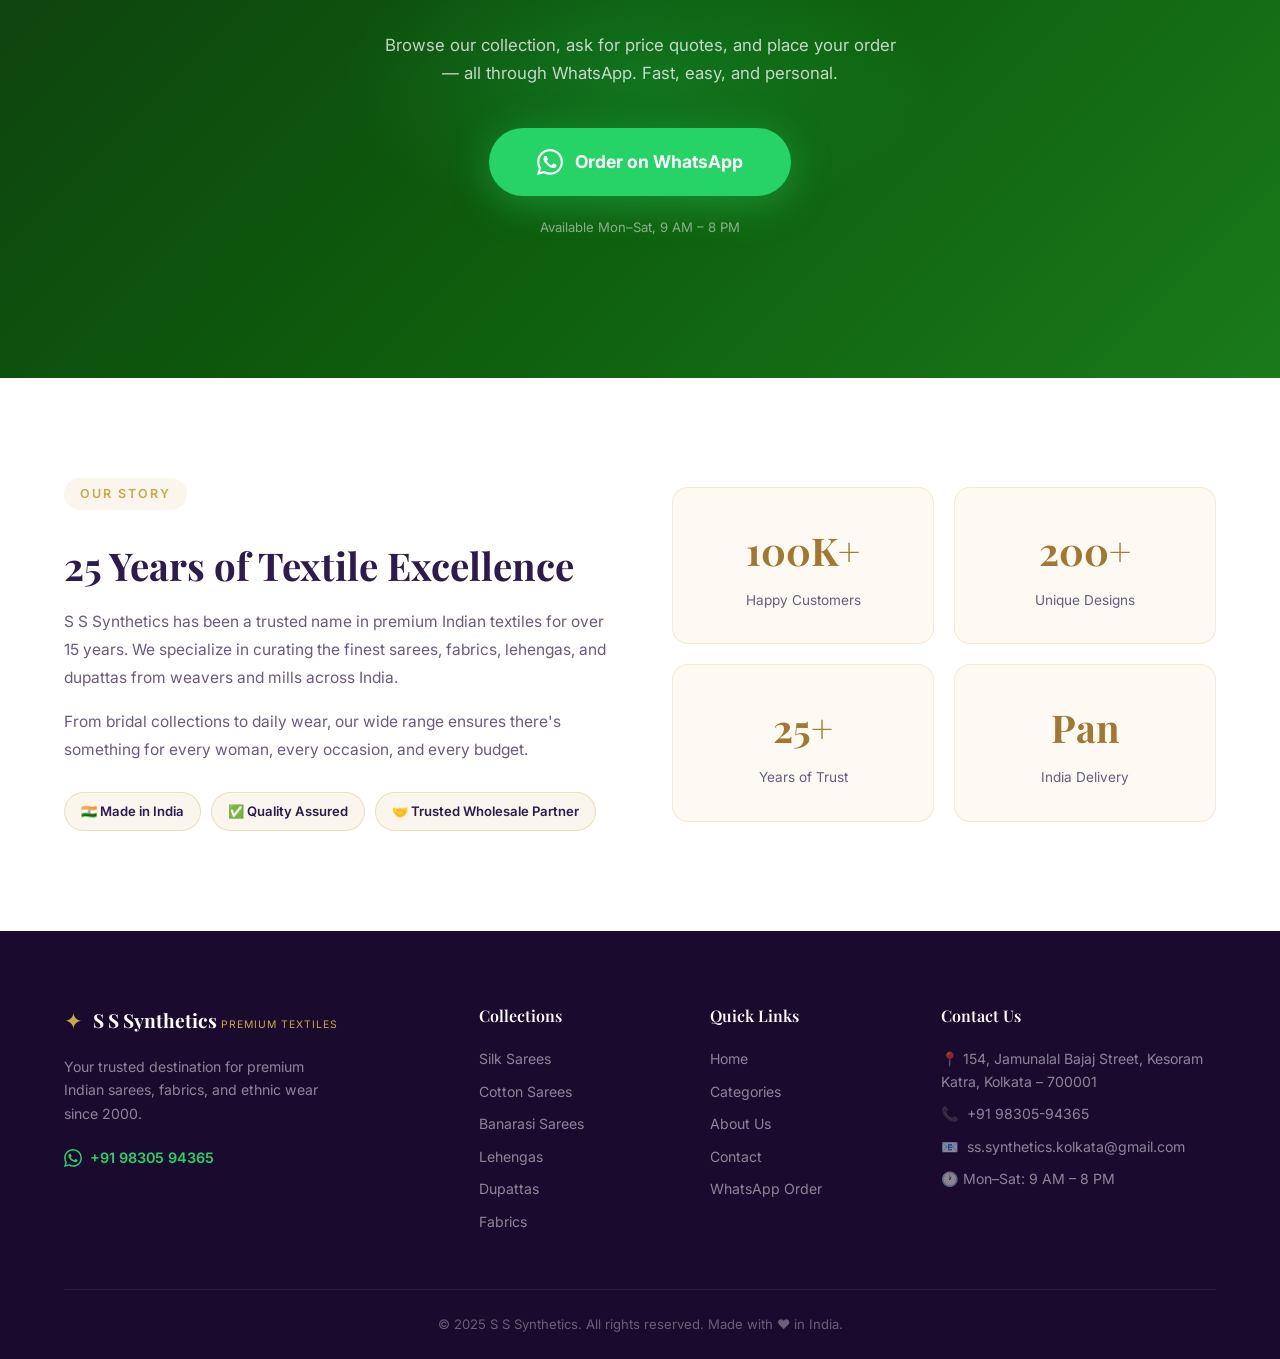
==== commit 347c23d2: "category updated" ====
--- a/index.html
+++ b/index.html
@@ -28,17 +28,8 @@
         </div>
       </a>
       <nav class="nav-links" id="navLinks">
-        <a href="index.html">Home</a>
-        <div class="nav-item">
-          <a href="categories.html">Categories <span class="nav-caret">▾</span></a>
-          <div class="nav-dropdown">
-            <a href="sarees.html"><span class="dd-icon">🥻</span> Sarees</a>
-            <a href="suits.html"><span class="dd-icon">👗</span> Suits</a>
-            <a href="dresses.html"><span class="dd-icon">✨</span> Dresses &amp; Lehengas</a>
-            <a href="index.html#categories"><span class="dd-icon">🧵</span> Fabrics</a>
-            <a href="index.html#categories"><span class="dd-icon">🪭</span> Dupattas</a>
-          </div>
-        </div>
+        <a href="#home">Home</a>
+        <a href="#categories">Categories</a>
         <a href="#featured">Why Us</a>
         <a href="#about">About</a>
         <a href="#contact">Contact</a>
@@ -380,8 +371,8 @@
           <h4>Contact Us</h4>
           <ul class="contact-list">
             <li>📍 154, Jamunalal Bajaj Street, Kesoram Katra, Kolkata – 700001</li>
-            <li>📞 +91 9830594365</li>
-            <li>📧 ss.synthetics.kolkata@gmail.com</li>
+            <li>📞 <a href="tel:+919830594365">+91 98305-94365</a></li>
+            <li>📧 <a href="mailto:ss.synthetics.kolkata@gmail.com">ss.synthetics.kolkata@gmail.com</a></li>
             <li>🕐 Mon–Sat: 9 AM – 8 PM</li>
           </ul>
         </div>
